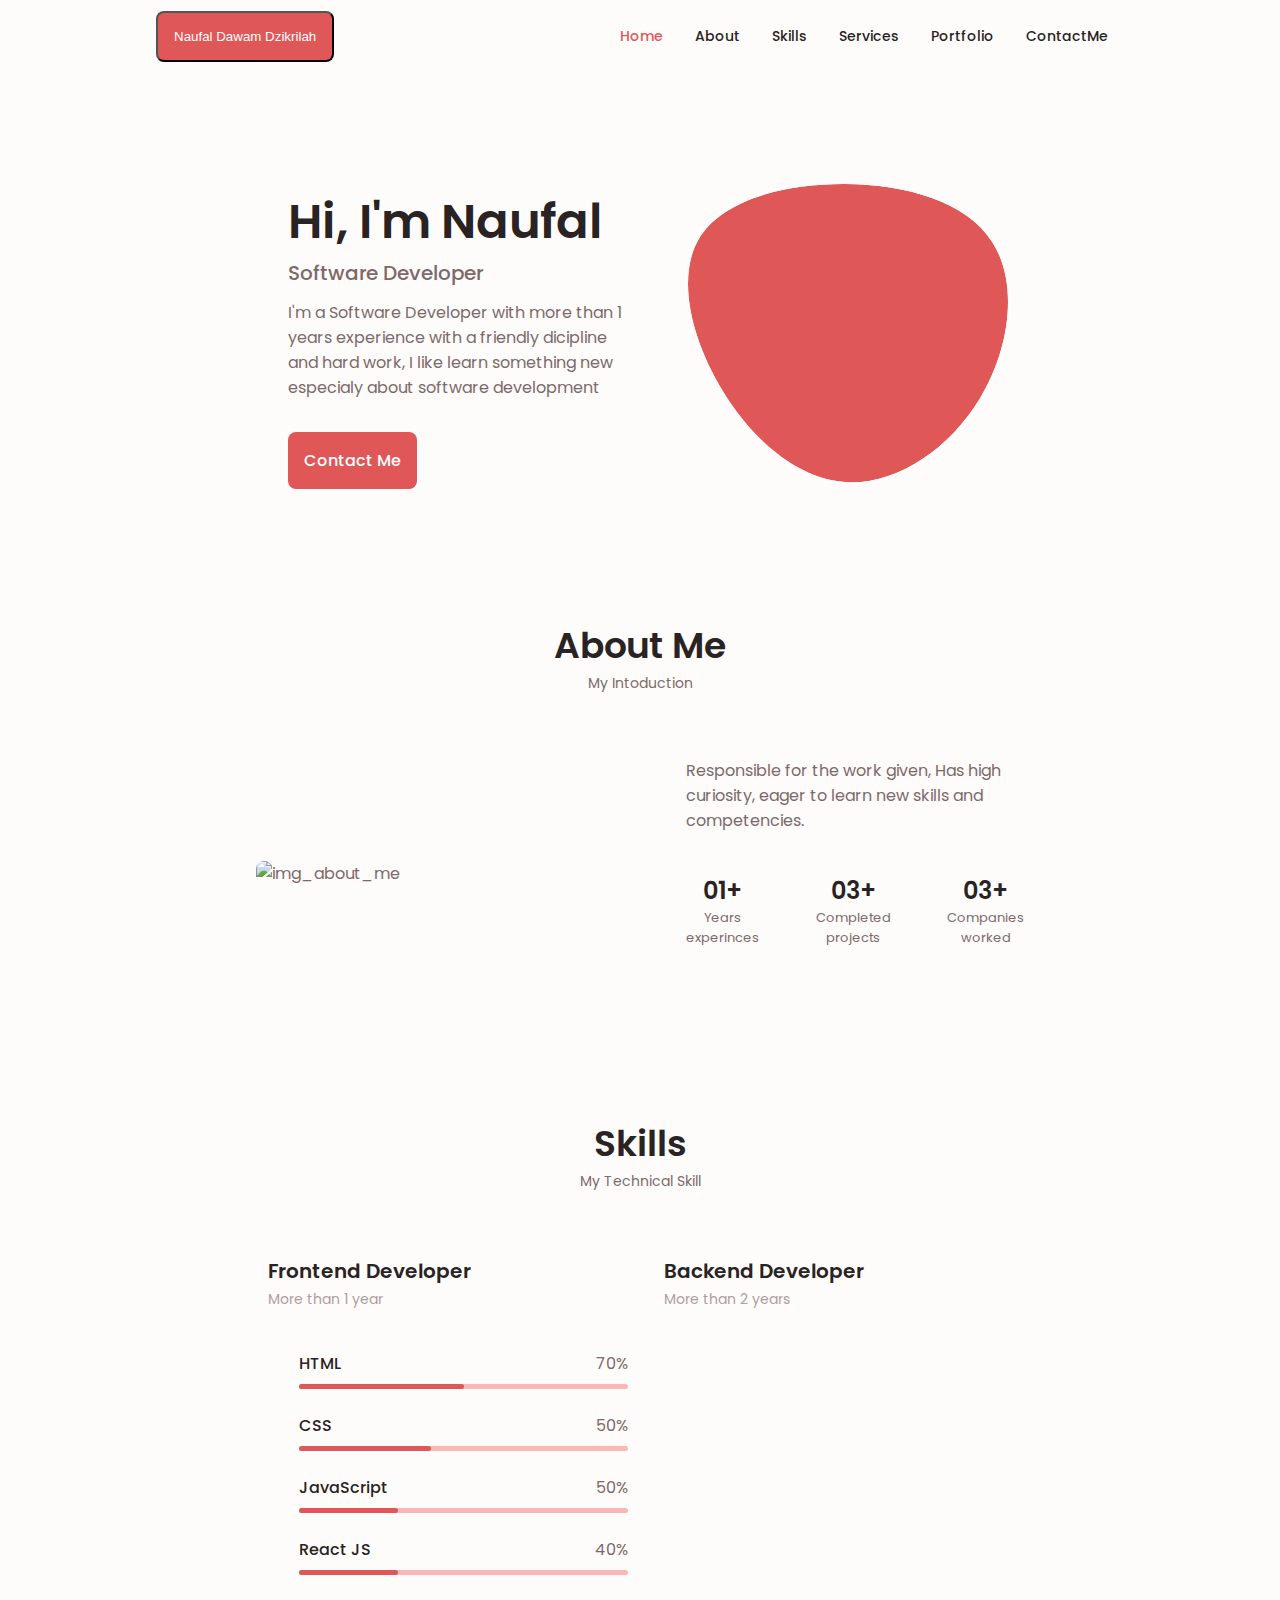
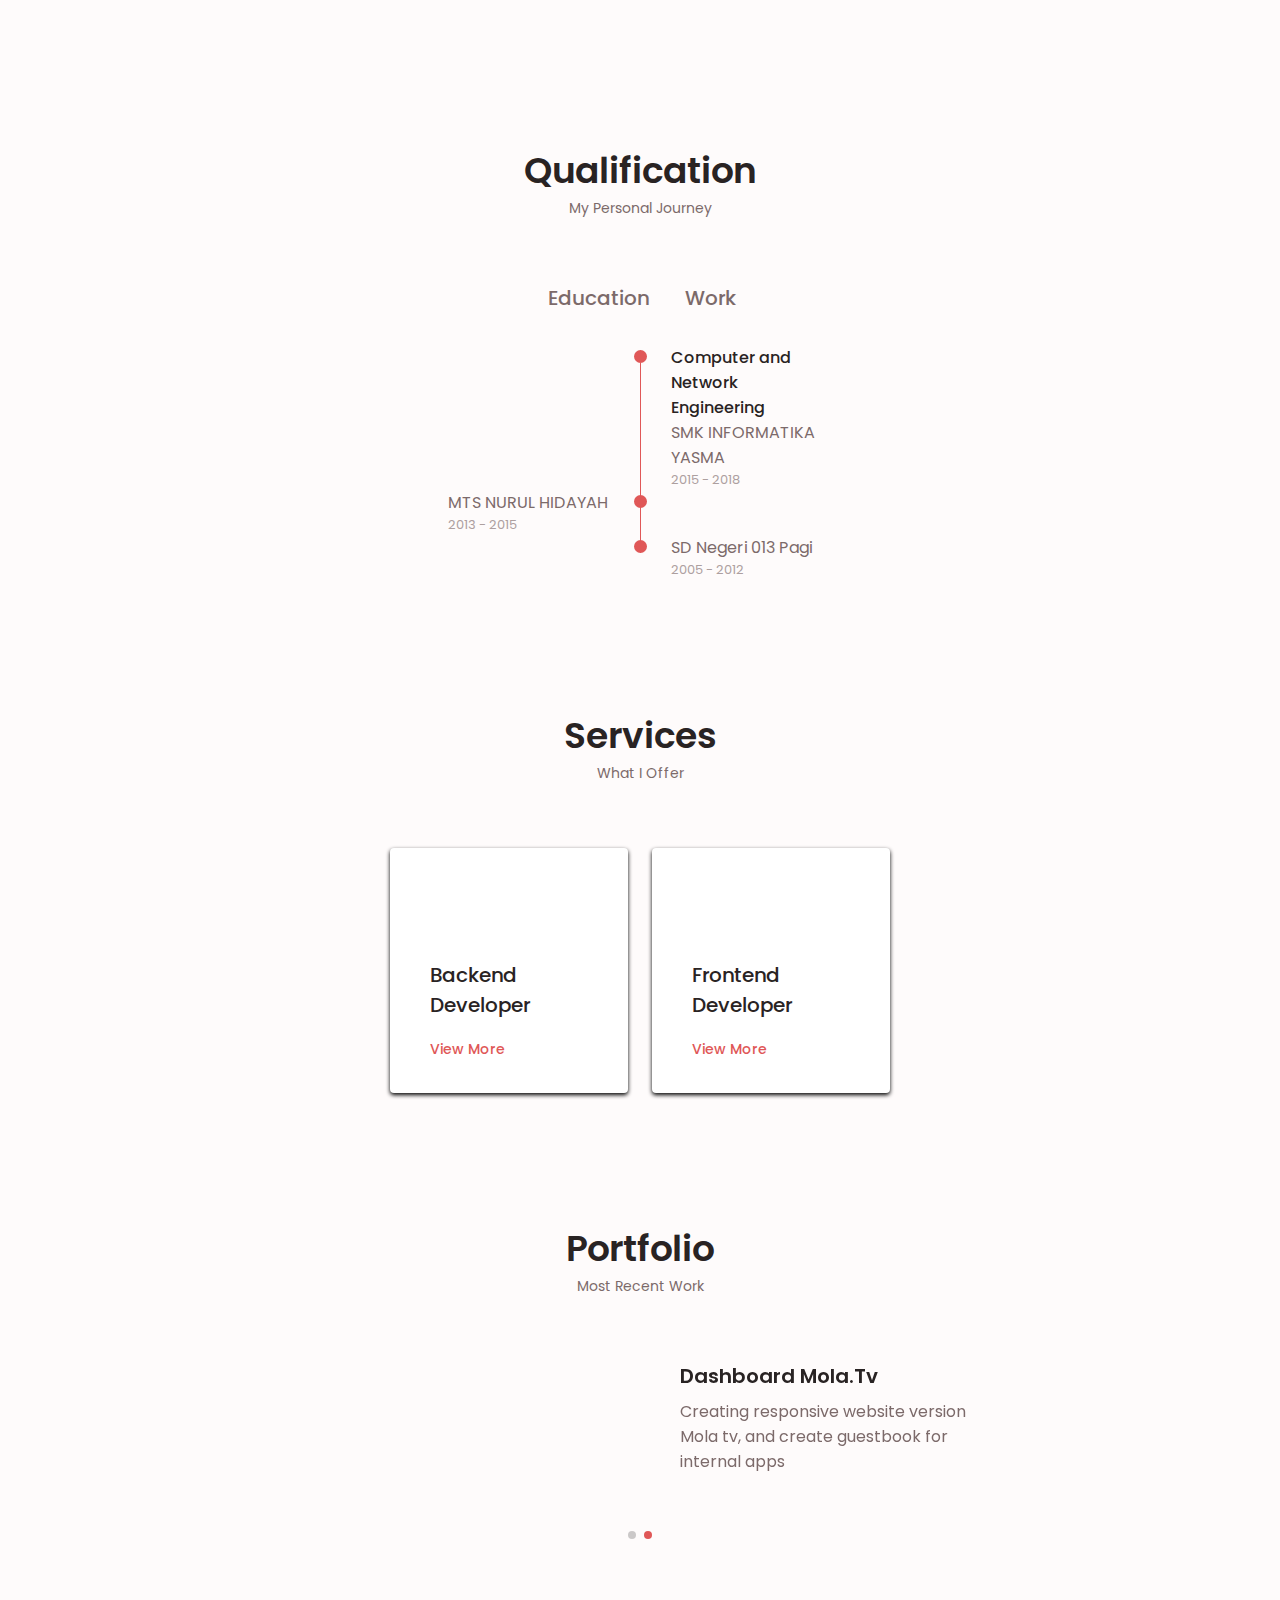
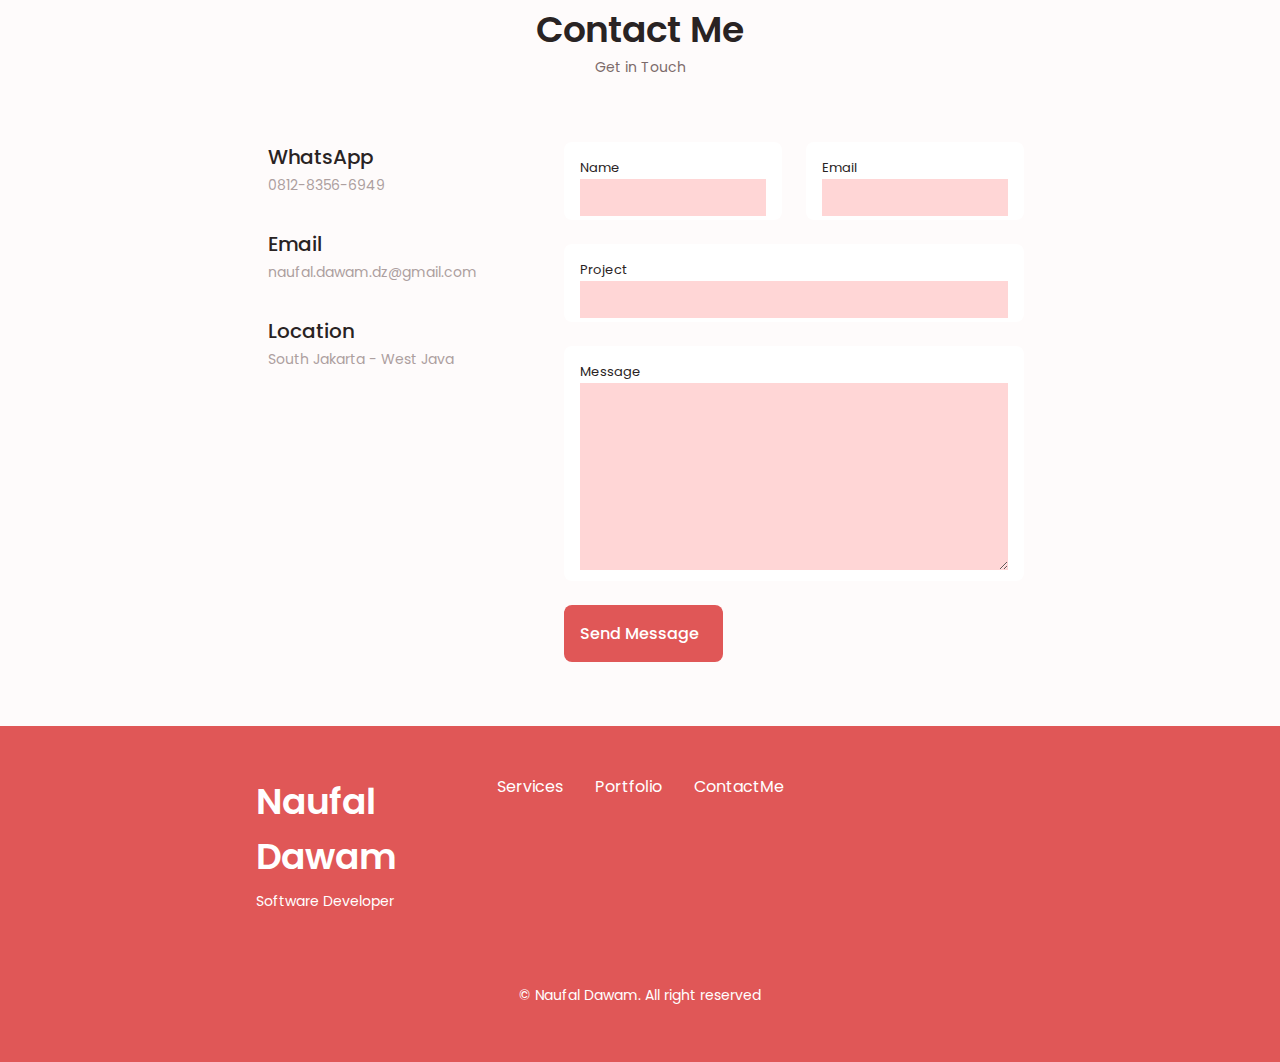
==== index.html @ 01e03868 "change naufal.html to index.html" ====
<!DOCTYPE html>
<html>
<head>
	<meta charset="utf-8">
	<meta name="viewport" content="width=device-width, initial-scale=1">
	<!--==================== UNICONS ====================-->
    <link rel="stylesheet" href="https://unicons.iconscout.com/release/v4.0.0/css/line.css">
        
    <!--==================== SWIPER CSS ====================-->
    <link rel="stylesheet" href="assets/css/swiper-bundle.min.css">
    <link rel="stylesheet" href="https://cdn.jsdelivr.net/npm/swiper@8/swiper-bundle.min.css"/>

        
    <!--==================== CSS ====================-->
    <link rel="stylesheet" href="assets/css/styles.css">
	
    <!--==================== tittle ====================-->
	<title>Naufal Porto</title>
</head>
<body>
    <!--==================== START HEADER ====================-->
        <header class="header" id="header">
            <nav class="nav container">
            <button onclick="myFunction()" class="button button__me__on__top">Naufal Dawam Dzikrilah</button>

                <div class="nav__menu" id="nav-menu">
                    <ul class="nav__list grid">
                        <li class="nav__item">
                            <a href="#home" class="nav__link active-link">
                                <i class="uil uil-estate nav__icon"></i> Home
                            </a>
                        </li>
                        <li class="nav__item">
                            <a href="#about" class="nav__link">
                                <i class="uil uil-user nav__icon"></i> About
                            </a>
                        </li>
                        <li class="nav__item">
                            <a href="#skills" class="nav__link">
                                <i class="uil uil-file-alt nav__icon"></i> Skills
                            </a>
                        </li>
                        <li class="nav__item">
                            <a href="#services" class="nav__link">
                                <i class="uil uil-briefcase-alt nav__icon"></i> Services
                            </a>
                        </li>
                        <li class="nav__item">
                            <a href="#portfolio" class="nav__link">
                                <i class="uil uil-scenery nav__icon"></i> Portfolio
                            </a>
                        </li>
                        <li class="nav__item">
                            <a href="#contact" class="nav__link">
                                <i class="uil uil-message nav__icon"></i> ContactMe
                            </a>
                        </li>
                    </ul>
                    <i class="uil uil-times nav__close" id="nav-close"></i>
                </div>
                <div class="nav__btns">
                </div>
            </nav>
        </header>
    <!--==================== END HEADER ====================-->

    <!--==================== START MAIN ====================-->
        <main class="main">
            <!--==================== HOME ====================-->
            <section class="home section" id="home">
                <div class="home__container container grid">
                    <div class="home__content grid">
                        <div class="home__social">
                            <a href="https://www.linkedin.com/in/naufal-dawam-dzikrillah-920168170/" target= "_blank" class="home__social-icon">
                                <i class="uil uil-linkedin-alt"></i>
                            </a>
                            <a href="https://www.instagram.com/naufalddz/" target= "_blank" class="home__social-icon">
                                <i class="uil uil-instagram"></i>
                            </a>
                            <a href="https://github.com/naufaldawam" target= "_blank" class="home__social-icon">
                                <i class="uil uil-github-alt"></i>
                            </a>
                        </div>

                        <div class="home__img">
                            <svg class="home__blob" viewBox="0 0 200 187" xmlns="http://www.w3.org/2000/svg" xmlns:xlink="http://www.w3.org/1999/xlink">
                                <mask id="mask0" mask-type="alpha">
                                    <path d="M190.312 36.4879C206.582 62.1187 201.309 102.826 182.328 134.186C163.346 165.547 
                                    130.807 187.559 100.226 186.353C69.6454 185.297 41.0228 161.023 21.7403 129.362C2.45775 
                                    97.8511 -7.48481 59.1033 6.67581 34.5279C20.9871 10.1032 59.7028 -0.149132 97.9666 
                                    0.00163737C136.23 0.303176 174.193 10.857 190.312 36.4879Z"/>
                                </mask>
                                <g mask="url(#mask0)">
                                    <path d="M190.312 36.4879C206.582 62.1187 201.309 102.826 182.328 134.186C163.346 
                                    165.547 130.807 187.559 100.226 186.353C69.6454 185.297 41.0228 161.023 21.7403 
                                    129.362C2.45775 97.8511 -7.48481 59.1033 6.67581 34.5279C20.9871 10.1032 59.7028 
                                    -0.149132 97.9666 0.00163737C136.23 0.303176 174.193 10.857 190.312 36.4879Z"/>
                                    <image class="home__blob-img" x='12' y='10' xlink:href="https://ik.imagekit.io/naufal/no-bg-naufal-pp_iilI0zX9B.png?ik-sdk-version=javascript-1.4.3&updatedAt=1673835338159" alt="home_img_me"/>
                                </g>
                            </svg>
                        </div>

                        <div class="home__data">
                            <h1 class="home__title">Hi, I'm Naufal</h1>
                            <h3 class="home__subtitle">Software Developer</h3>
                            <p class="home__description">I'm a Software Developer with more than 1 years experience 
                                with a friendly dicipline and hard work, I like learn something new especialy about software development</p>
                                <a href="#" class="button button--flex">
                                    Contact Me <i class="uil uil-message nav__icon button__icon"></i>
                                </a>
                        </div>
                    </div>
                </div>
            </section>
            <!--==================== END OF HOME ====================-->
            <!--===============================================================-->
            <!--  -->
            <!--===============================================================-->
            <!--==================== START ABOUT ====================-->
            <section class="about section" id="about">
                <h2 class="section__title">About Me</h2>
                <span class="section__subtitle">My Intoduction</span>
                
                <div class="about__container container grid">
                    <img src="https://ik.imagekit.io/naufal/no-bg-naufal-pp_iilI0zX9B.png?ik-sdk-version=javascript-1.4.3&updatedAt=1673835338159" alt="img_about_me" class="about__img">
                
                    <div class="about__data">
                        <p class="about__description">Responsible for the work given, Has high curiosity, eager to learn new skills and competencies.</p>
                        
                        <div class="about__info">
                            <div>
                                <span class="about__info-title">01+</span>
                                <span class="about__info-name">Years<br> experinces</span>
                            </div>

                            <div>
                                <span class="about__info-title">03+</span>
                                <span class="about__info-name">Completed<br> projects</span>
                            </div>

                            <div>
                                <span class="about__info-title">03+</span>
                                <span class="about__info-name">Companies<br> worked</span>
                            </div>
                        </div>
                    </div>
                </div>
            </section>
            <!--==================== END OF ABOUT ====================-->
            <!--===============================================================-->
            <!--  -->
            <!--===============================================================-->
            <!--==================== START SKILLS ====================-->
            <section class="skills section" id="skills">
                <h2 class="section__title">Skills</h2>  
                <span class="section__subtitle">My Technical Skill</span>

                <div class="skills__container container grid">
                    <!--==================== SKILL 1 ====================-->
                    <div class="skills__content skills__open">
                        <div class="skills__header">
                            <i class="uil uil-brackets-curly skills__icon"></i>
                            
                            <div>
                                <h1 class="skills__title">Frontend Developer</h1>
                                <span class="skills__subtitle">More than 1 year</span>
                            </div>

                            <i class="uil uil-angle-down skills__arrow"></i>
                        </div>

                        <div class="skills__list grid">
                            <div class="skills__data">
                                <div class="skills__titles">
                                    <h3 class="skills__name">HTML</h3>
                                    <span class="skills__number">70%</span>
                                </div>
                                <div class="skills__bar">
                                    <span class="skills__percentage skills__html"></span>
                                </div>
                            </div>

                            <div class="skills__data">
                                <div class="skills__titles">
                                    <h3 class="skills__name">CSS</h3>
                                    <span class="skills__number">50%</span>
                                </div>
                                <div class="skills__bar">
                                    <span class="skills__percentage skills__css"></span>
                                </div>
                            </div>

                            <div class="skills__data">
                                <div class="skills__titles">
                                    <h3 class="skills__name">JavaScript</h3>
                                    <span class="skills__number">50%</span>
                                </div>
                                <div class="skills__bar">
                                    <span class="skills__percentage skills__js"></span>
                                </div>
                            </div>

                            <div class="skills__data">
                                <div class="skills__titles">
                                    <h3 class="skills__name">React JS</h3>
                                    <span class="skills__number">40%</span>
                                </div>
                                <div class="skills__bar">
                                    <span class="skills__percentage skills__react"></span>
                                </div>
                            </div>
                        </div>
                    </div>
                    <!--==================== END OF SKILL 1 ====================-->

                    <!--==================== SKILL 2 ====================-->
                    <div class="skills__content skills__close">
                        <div class="skills__header">
                            <i class="uil uil-server-network skills__icon"></i>
                            
                            <div>
                                <h1 class="skills__title">Backend Developer</h1>
                                <span class="skills__subtitle">More than 2 years</span>
                            </div>

                            <i class="uil uil-angle-down skills__arrow"></i>
                        </div>

                        <div class="skills__list grid">
                            <div class="skills__data">
                                <div class="skills__titles">
                                    <h3 class="skills__name">Java</h3>
                                    <span class="skills__number">80%</span>
                                </div>
                                <div class="skills__bar">
                                    <span class="skills__percentage skills__java"></span>
                                </div>
                            </div>

                            <div class="skills__data">
                                <div class="skills__titles">
                                    <h3 class="skills__name">PHP</h3>
                                    <span class="skills__number">60%</span>
                                </div>
                                <div class="skills__bar">
                                    <span class="skills__percentage skills__php"></span>
                                </div>
                            </div>

                            <div class="skills__data">
                                <div class="skills__titles">
                                    <h3 class="skills__name">SQL</h3>
                                    <span class="skills__number">80%</span>
                                </div>
                                <div class="skills__bar">
                                    <span class="skills__percentage skills__sql"></span>
                                </div>
                            </div>

                            <div class="skills__data">
                                <div class="skills__titles">
                                    <h3 class="skills__name">GO</h3>
                                    <span class="skills__number">50%</span>
                                </div>
                                <div class="skills__bar">
                                    <span class="skills__percentage skills__python"></span>
                                </div>
                            </div>
                        </div>
                    </div>
                    <!--==================== END OF SKILL 2 ====================-->

                </div>
            </section>
            <!--==================== END OF SKILLS ====================-->
            <!--===============================================================-->
            <!--  -->
            <!--===============================================================-->
            <!--==================== START QUALIFICATION ====================-->
            <section class="qualification section">
                <h2 class="section__title">Qualification</h2>
                <span class="section__subtitle">My Personal Journey</span>

                <div class="qualification__container container">
                    <div class="qualification__tabs">
                        <div class="qualification__button button--flex qualification__active" data-target='#education'>
                            <i class="uil uil-graduation-cap qualification__icon"></i>
                            Education
                        </div>

                        <div class="qualification__button button--flex" data-target="#work">
                            <i class="uil uil-briefcase-alt qualification__icon"></i>
                            Work
                        </div>
                    </div>

                    <div class="qualification__sections">
                        <!--==================== START QUALIFICATION CONTENT 1 ====================-->
                        <div class="qualification__content qualification__active" data-content id="education">
                            <!--==================== QUALIFICATION 1 ====================-->
                            <div class="qualification__data">
                                <div></div>
                                    <div>
                                        <span class="qualification__rounder"></span>
                                        <span class="qualification__line"></span>
                                    </div>
                                <div>
                                    <h3 class="qualification__title">Computer and Network Engineering</h3>
                                    <span class="qualification__subtit">SMK INFORMATIKA YASMA</span>
                                    <div class="qualification__calendar">
                                        <i class="uil uil-calendar-alt "></i>
                                        2015 - 2018
                                    </div>
                                </div>
                            </div>
                            <!--==================== QUALIFICATION 2 ====================-->
                            <div class="qualification__data">
                                <div>
                                    <span class="qualification__tittle">MTS NURUL HIDAYAH</span>
                                    <div class="qualification__calendar">
                                        <i class="uil uil-calendar-alt "></i>
                                        2013 - 2015
                                    </div>
                                </div>
                                <div>
                                    <span class="qualification__rounder"></span>
                                    <span class="qualification__line"></span>
                                </div>
                            </div>
                            <!--==================== QUALIFICATION 3 ====================-->
                            <div class="qualification__data">
                                <div></div>
                                <div>
                                    <span class="qualification__rounder"></span>
                                </div>
                                <div>
                                    <!-- <h3 class="qualification__title">Test</h3> -->
                                    <span class="qualification__subtit">SD Negeri 013 Pagi</span>
                                    <div class="qualification__calendar">
                                        <i class="uil uil-calendar-alt "></i>
                                        2005 - 2012
                                    </div>
                                </div>
                            </div>
                        </div>
                        <!--==================== END OF QUALIFICATION CONTENT 1 ====================-->
                        <!--===============================================================-->
                        <!--  -->
                        <!--===============================================================-->
                        <!--==================== START QUALIFICATION CONTENT 2 ====================-->
                        <div class="qualification__content" data-content id="work">
                            <!--==================== QUALIFICATION 1 ====================-->
                            <div class="qualification__data">
                                <div></div>
                                <div>
                                    <span class="qualification__rounder"></span>
                                    <span class="qualification__line"></span>
                                </div>

                                <div>
                                    <h3 class="qualification__title">IT Support</h3>
                                    <span class="qualification__subtit">PT. Polaris Edu Partners</span>
                                    <div class="qualification__calendar">
                                        <i class="uil uil-calendar-alt "></i>
                                        Okt 2022 - Now
                                    </div>
                                </div>
                            </div>

                            <!--==================== QUALIFICATION 2 ====================-->
                            <div class="qualification__data">
                                <div>
                                    <h3 class="qualification__title">Technical Enggineer</h3>
                                    <span class="qualification__subtit">CV. Cipta Indah Karya Sportindo</span>
                                    <div class="qualification__calendar">
                                        <i class="uil uil-calendar-alt "></i>
                                        Okt 2020 - Desember 2021
                                    </div>
                                </div>
                                <div>
                                    <span class="qualification__rounder"></span>
                                    <span class="qualification__line"></span>
                                </div>
                            </div>

                            <!--==================== QUALIFICATION 3 ====================-->
                            <div class="qualification__data">
                                <div></div>

                                <div>
                                    <span class="qualification__rounder"></span>
                                    <span class="qualification__line"></span>
                                </div>

                                <div>
                                    <h3 class="qualification__title">Technical Writer</h3>
                                    <span class="qualification__subtit">PT. Padepokan Tujuh Sembilan</span>
                                    <div class="qualification__calendar">
                                        <i class="uil uil-calendar-alt "></i>
                                        August 2020 - Okt 2020
                                    </div>
                                </div>
                            </div>

                            <!--==================== QUALIFICATION 4 ====================-->
                            <div class="qualification__data">
                                <div>
                                    <h3 class="qualification__title">Intern Front-end Developper</h3>
                                    <span class="qualification__subtit">PT. Global Media Visual (Mola.Tv)</span>
                                    <div class="qualification__calendar">
                                        <i class="uil uil-calendar-alt "></i>
                                        Jan 2020 - Jul 2020
                                    </div>
                                </div>
                                <div>
                                    <span class="qualification__rounder"></span>
                                </div>
                            </div>
                            <!--==================== QUALIFICATION 3 ====================-->
                            <!-- <div class="qualification__data">
                                <div></div>

                                <div>
                                    <span class="qualification__rounder"></span>
                                    <span class="qualification__line"></span>
                                </div>

                                <div>
                                    <h3 class="qualification__title">ubah</h3>
                                    <span class="qualification__subtit">PT. Padepokan Tujuh Sembilan</span>
                                    <div class="qualification__calendar">
                                        <i class="uil uil-calendar-alt "></i>
                                        August 2020 - Okt 2020
                                    </div>
                                </div>
                            </div> -->

                            <!--==================== QUALIFICATION 4 ====================-->
                            <!-- <div class="qualification__data">
                                <div>
                                    <h3 class="qualification__title">ubahs</h3>
                                    <span class="qualification__subtit">PT. Global Media Visual (Mola.Tv)</span>
                                    <div class="qualification__calendar">
                                        <i class="uil uil-calendar-alt "></i>
                                        Jan 2020 - Jul 2020
                                    </div>
                                </div>
                                <div>
                                    <span class="qualification__rounder"></span>
                                    <span class="qualification__line"></span>
                                </div>
                            </div> -->
                            <!--==================== QUALIFICATION 5 ====================-->
<!--                             <div class="qualification__data">
                                <div></div>
                                <div>
                                    <span class="qualification__rounder"></span>
                                </div>

                                <div>
                                    <h3 class="qualification__title">Production Operator</h3>
                                    <span class="qualification__subtit">PT. Gaya Motor</span>
                                    <div class="qualification__calendar">
                                        <i class="uil uil-calendar-alt "></i>
                                        Sep 2010 - Sep 2012
                                    </div>
                                </div>
                            </div> -->
                            
                        </div>
                        <!--==================== END OF QUALIFICATION CONTENT 2 ====================-->
                    </div>
                </div>
            </section>
            <!--==================== END OF QUALIFICATION ====================-->
            <!--===============================================================-->
            <!--  -->
            <!--===============================================================-->
            <!--==================== START OF SERVICES ====================-->
            <section class="services section" id="services">
                <h2 class="section__title">Services</h2>
                <span class="section__subtitle">What I Offer</span>

                <div class="services__container container grid">
                    <!--==================== SERVICE 1====================-->
                    <div class="services__content">
                        <div>
                            <i class="uil uil-server-network services__icon"></i>
                            <h3 class="services__title">Backend <br> Developer</h3>
                        </div>

                        <span class="button button--flex button--small button--link services__button">
                            View More
                            <i class="uil uil-arrow-right button__icon"></i>
                        </span>

                        <div class="services__modal">
                            <div class="services__modal-content">
                                <h4 class="services__modal-title">Backend <br> Developer</h4>
                                <i class="uil uil-times services__modal-close"></i>

                                <ul class="services__modal-services grid">
                                    <li class="services__modal-service">
                                        <i class="uil uil-check-circle services__modal-icon"></i>
                                        <p>Provide Rest API.</p>
                                    </li>
                                    <li class="services__modal-service">
                                        <i class="uil uil-check-circle services__modal-icon"></i>
                                        <p>Make sure the service is running well.</p>
                                    </li>
                                    <li class="services__modal-service">
                                        <i class="uil uil-check-circle services__modal-icon"></i>
                                        <p>Processing large data.</p>
                                    </li>
                                    <li class="services__modal-service">
                                        <i class="uil uil-check-circle services__modal-icon"></i>
                                        <p>Query optimization.</p>
                                    </li>
                                </ul>
                            </div>
                        </div>
                    </div>

                    <!--==================== SERVICE 2====================-->
                    <div class="services__content">
                        <div>
                            <i class="uil uil-arrow services__icon"></i>
                            <h3 class="services__title">Frontend <br> Developer</h3>
                        </div>

                        <span class="button button--flex button--small button--link services__button">
                            View More
                            <i class="uil uil-arrow-right button__icon"></i>
                        </span>

                        <div class="services__modal">
                            <div class="services__modal-content">
                                <h4 class="services__modal-title">Frontend <br> Developer</h4>
                                <i class="uil uil-times services__modal-close"></i>

                                <ul class="services__modal-services grid">
                                    <li class="services__modal-service">
                                        <i class="uil uil-check-circle services__modal-icon"></i>
                                        <p>Develop the user interface.</p>
                                    </li>
                                    <li class="services__modal-service">
                                        <i class="uil uil-check-circle services__modal-icon"></i>
                                        <p>Web page development.</p>
                                    </li>
                                    <li class="services__modal-service">
                                        <i class="uil uil-check-circle services__modal-icon"></i>
                                        <p>Integrate with back end services</p>
                                    </li>
                                </ul>
                            </div>
                        </div>
                    </div>
                </div>
            </section>
            <!--==================== END OF SERVICES ====================-->

            <!--==================== PORTFOLIO ====================-->
            <section class="portfolio section" id="portfolio">
                <h2 class="section__title">Portfolio</h2>
                <span class="section__subtitle">Most Recent Work</span>

                <div class="portfolio__container container swiper-container">
                    <div class="swiper-wrapper">
                        <!--==================== PORTFOLIO 1====================-->
                        <div class="portfolio__content grid swiper-slide">
                            <img src="https://ik.imagekit.io/naufal/logoCiks_FYx8dyX3d.png?ik-sdk-version=javascript-1.4.3&updatedAt=1673841030087" alt="" class="portfolio__img">
                            
                            <div class="portfolio__data">
                                <h3 class="portfolio__title">Simple Landing Page</h3>
                                <p class="portfolio__descriptio">Simple landing page for company website.</p>
                                <!-- <a href="#" class="button button--flex button--small portfolio__button">
                                    Demo 
                                    <i class="uil uil-arrow-right button__icon"></i>
                                </a> -->
                            </div>
                        </div>

                        <!--==================== PORTFOLIO 2====================-->
                        <div class="portfolio__content grid swiper-slide">
                            <img src="https://ik.imagekit.io/naufal/logo_mola_tv?ik-sdk-version=javascript-1.4.3&updatedAt=1675913481760" alt="" class="portfolio__img">
                            
                            <div class="portfolio__data">
                                <h3 class="portfolio__title">Dashboard Mola.Tv</h3>
                                <p class="portfolio__descriptio">Creating responsive website version Mola tv, and create guestbook for internal apps</p>
                                <!-- <a href="#" class="button button--flex button--small portfolio__button">
                                    Demo 
                                    <i class="uil uil-arrow-right button__icon"></i>
                                </a> -->
                            </div>
                        </div>
                        
                    </div>
                    <!-- add arrows -->
                    <div class="swiper-button-next">
                        <i class="uil uil-angle-right-b swiper-portfolio-icon"></i>
                    </div>
                    <div class="swiper-button-prev">
                        <i class="uil uil-angle-left-b swiper-portfolio-icon"></i>
                    </div>

                    <!-- add pagination -->
                    <div class="swiper-pagination"></div>
                </div>
            </section>

            <!--==================== END OF PORTFOLIO ====================-->
            <!--==================== START OF CONTACT ME ====================-->
            <section class="contact section" id="contact">
                <h2 class="section__title">Contact Me</h2>
                <span class="section__subtitle">Get in Touch</span>

                <div class="contact__container container grid">
                    <div>
                        <div class="contact__information">
                            <i class="uil uil-whatsapp contact__icon"></i>

                            <div>
                                <h3 class="contact__title" href="">WhatsApp</h3>
                                <span class="contact__subtitle">0812-8356-6949</span>
                            </div>
                        </div>

                        <div class="contact__information">
                            <i class="uil uil-envelope contact__icon"></i>

                            <div>
                                <h3 class="contact__title">Email</h3>
                                <span class="contact__subtitle">naufal.dawam.dz@gmail.com</span>
                            </div>
                        </div>

                        <div class="contact__information">
                            <i class="uil uil-map-marker contact__icon"></i>

                            <div>
                                <h3 class="contact__title">Location</h3>
                                <span class="contact__subtitle">South Jakarta - West Java</span>
                            </div>
                        </div>
                    </div>

                    <form action="" class="contact__form grid">
                        <div class="contact__inputs grid">
                            <div class="contact__content">
                                <label for="" class="contact__label">Name</label>
                                <input type="text" class="contact__input">
                            </div>

                            <div class="contact__content">
                                <label for="" class="contact__label">Email</label>
                                <input type="email" class="contact__input">
                            </div>
                        </div>
                        <div class="contact__content">
                            <label for="" class="contact__label">Project</label>
                            <input type="text" class="contact__input">
                        </div>
                        <div class="contact__content">
                            <label for="" class="contact__label">Message</label>
                            <textarea name="" id="" cols="0" rows="7" class="contact__input"></textarea>
                        </div>
                        
                        <div>
                            <a href="#" class="button button--flex">
                                Send Message
                                <i class="uil uil-message button__icon"></i>
                            </a>    
                        </div>
                    </form>
                </div>
            </section>
            <!--==================== END OF CONTACT ME ====================-->

    <!--==================== END OF MAIN ====================-->


   
        <!--==================== Start FOOTER ====================-->
        <footer class="footer">
            <div class="footer__bg">
                <div class="footer__container container grid">
                    <div>
                        <h1 class="footer__title">Naufal Dawam</h1>
                        <span class="footer__subtitle">Software Developer</span>
                    </div>

                    <ul class="footer__links">
                        <li>
                            <a href="#services" class="footer__link">Services</a>
                        </li>

                        <li>
                            <a href="#portfolio" class="footer__link">Portfolio</a>
                        </li>

                        <li>
                            <a href="#contact" class="footer__link">ContactMe</a>
                        </li>
                    </ul>

                    <div class="footer__socials">
                        <a href="https://www.facebook.com/naufal.manar" target="_blank" class="footer__social">
                            <i class="uil uil-facebook-f"></i>
                        </a>

                        <a href="https://www.instagram.com/naufalddz/" target="_blank" class="footer__social">
                            <i class="uil uil-instagram"></i>
                        </a>

                        <a href="https://www.linkedin.com/in/naufal-dawam-dzikrillah-920168170/" target="_blank" class="footer__social">
                            <i class="uil uil-linkedin-alt"></i>
                        </a>
                    </div>
                </div>

                <p class="footer__copy">&#169; Naufal Dawam. All right reserved</p>
            </div> 
        </footer>

    <!--==================== START SCRIPT MAIN JS ====================-->

    <!--==================== SWIPER JS ====================-->
    <script src="assets/js/swiper-bundle.min.js"></script>

    <!--==================== MAIN JS ====================-->
    <script src="assets/js/main.js"></script>
</body>
</html>
---- assets/css/styles.css ----
/*==================== GOOGLE FONTS ====================*/
@import url('https://fonts.googleapis.com/css2?family=Poppins:wght@400;500;600&display=swap');

/*==================== VARIABLES CSS ====================*/
:root {
    --header-height: 3rem;

    /*========== Colors ==========*/
    /* Change favorite color */
    --hue-color: 0; /*Purple 250 - Green 142 - Blue 230 - Pink 340*/

    /* HSL color mode */
    --first-color: hsl(var(--hue-color), 69%, 61%);
    --first-color-second: hsl(var(--hue-color), 69%, 61%);
    --first-color-alt: hsl(var(--hue-color), 57%, 53%);
    --first-color-lighter: hsl(var(--hue-color), 92%, 85%);
    --title-color: hsl(var(--hue-color), 8%, 15%);
    --text-color: hsl(var(--hue-color), 8%, 45%);
    --text-color-light: hsl(var(--hue-color), 8%, 65%);
    --input-color: hsl(var(--hue-color), 70%, 96%);
    --body-color: hsl(var(--hue-color), 60%, 99%);
    --container-color: #fff;
    --scroll-bar-color: hsl(var(--hue-color), 12%, 90%);
    --scroll-thumb-color: hsl(var(--hue-color), 12%, 80%);

    /*========== Font and typography ==========*/
    --body-font: 'Poppins', sans-serif;;

    /* .5rem = 8px, 1rem = 16px, 1.5rem = 24px ... */
    --big-font-size: 2rem;
    --h1-font-size: 1.5rem;
    --h2-font-size: 1.25rem;
    --h3-font-size: 1.125rem;
    --normal-font-size: .938rem;
    --small-font-size: .813rem;
    --smaller-font-size: .75rem;

    /*========== Font weight ==========*/
    --font-medium: 500;
    --font-semi-bold: 600;

    /*========== Margenes Bottom ==========*/
    /* .25rem = 4px, .5rem = 8px, .75rem = 12px ... */
    --mb-0-25: .25rem;
    --mb-0-5: .5rem;
    --mb-0-75: .75rem;
    --mb-1: 1rem;
    --mb-1-5: 1.5rem;
    --mb-2: 2rem;
    --mb-2-5: 2.5rem;
    --mb-3: 3rem;

    /*========== z index ==========*/
    --z-tooltip: 10;
    --z-fixed: 100;
    --z-modal: 1000;
}

/* Font size for large devices */
@media screen and (min-width: 968px) {
    :root {
        --big-font-size: 3rem;
        --h1-font-size: 2.25rem;
        --h2-font-size: 1.5rem;
        --h3-font-size: 1.25rem;
        --normal-font-size: 1rem;
        --small-font-size: .875rem;
        --smaller-font-size: .813rem;
    }
}
/*==================== BASE ====================*/
* {
    box-sizing: border-box;
    padding: 0;
    margin: 0;
}

html {
    scroll-behavior: smooth;
}

body {
    margin: 0 0 var(--header-height) 0;
    font-family: var(--body-font);
    font-size: var(--normal-font-size);
    background-color: var(--body-color);
    color: var(--text-color);
}

h1,h2,h3,h4 {
    color: var(--title-color);
    font-weight: var(--font-semi-bold);
}

ul {
    list-style: none;
}

a {
    text-decoration: none;
}

img {
    max-width: 100%;
    height: auto;
}
/*==================== REUSABLE CSS CLASSES ====================*/
.section {
    padding: 2rem 0 4rem;
}

.section__title {
    font-size: var(--h1-font-size);
}

.section__subtitle {
    display: block;
    font-size: var(--small-font-size);
    margin-bottom: var(--mb-3);
}

.section__title,
.section__subtitle {
    text-align: center;
}
/*==================== LAYOUT ====================*/
.container {
    max-width: 768px;
    margin-left: var(--mb-1-5);
    margin-right: var(--mb-1-5);
}

.grid {
    display: grid;
    gap: 1.5rem;
}

.header {
    width: 100%;
    position: fixed;
    bottom: 0;
    left: 0;
    z-index: var(--z-fixed);
    background-color: var(--body-color);
}
/*==================== NAVBAR TOP ====================*/
.nav {
    max-width: 968px;
    height: var(--header-height);
    display: flex;
    justify-content: space-between;
    align-items: center;
}

.nav__logo,
.nav__toggle {
    color: var(--title-color);
    font-weight: var(--font-medium);
}

.nav__logo:hover {
    color: var(--first-color);
}

.nav_toggle {
    font-size: 1.1rem;
    cursor: pointer;
}

.nav__toggle:hover {
    color: var(--first-color);
}   

@media screen and (max-width: 767px) {
    .nav__menu {
        position: fixed;
        bottom: -100%;
        left: 0;
        width: 100%;
        background-color: var(--body-color);
        padding: 2rem 1.5rem 4rem;
        box-shadow: 0 -1px 4px rgba(0,0,0.15);
        border-radius: 1.5rem 1.5rem 0 0;
        transition: .3s;
    }
}

.nav__list {
    grid-template-columns: repeat(3, 1fr);
    gap: 2rem;
}

.nav__link {
    display: flex;
    flex-direction: column;
    align-items: center;
    font-size: var(--small-font-size);
    color: var(--title-color);
    font-weight: var(--font-medium);
}

.nav__link:hover {
    color: var(--first-color);
}

.nav__icon {
    font-size: 1.2rem;
}

.nav__close {
    position: absolute;
    right: 1.3rem;
    bottom: .5rem;
    font-size: 1.5rem;
    cursor: pointer;
    color: var(--first-color);
}

.nav__close:hover {
    color: var(--first-color-alt);
}
/* show menu */
.show-menu {
    bottom: 0;
}

/* Active link */
.active-link {
    color: var(--first-color);
}

/* Change background header */
.scroll-header {
    box-shadow: 0 -1px 4px rgba(0, 0, 0, .15);
}

/*==================== HOME ====================*/
.home__container {
    gap: 1rem;
}

.home__content {
    grid-template-columns:  .5fr 3fr;
    padding-top: 3.5rem;
    align-items: center;
}

.home__social {
    display: grid;
    grid-template-columns: max-content;
    row-gap: 1rem;
}

.home__social-icon {
    font-size: 1.25rem;
    color: var(--first-color);
}

.home__social-icon:hover {
    color: var(--first-color-alt);
}

.home__blob {
    width: 200px;
    /* background picture color */
    fill: var(--first-color);
}

.home__blob-img {
    width: 170px;
}

.home__data {
    grid-column: 1/3;
}

.home__title {
    font-size: var(--big-font-size);
}

.home__subtitle {
    font-size: var(--h3-font-size);
    color: var(--text-color);
    font-weight: var(--font-medium);
    margin-bottom: var(--mb-0-75);
}

.home__description {
    margin-bottom: var(--mb-2);
}

.home__scroll {
    display: none;
}

.home__scroll-button {
    color: var(--first-color);
    transition:  .3s;
}

.home__scroll-button:hover {
    transform: translateY(.25rem);
}

.home__scroll-mouse {
    font-size: 2rem;
}

.home__scroll-name {
    font-size: var(--small-font-size);
    color: var(--title-color);
    font-weight: var(--font-medium);
    margin-right: var(--mb-0-25);
}

.home__scroll-arrow {
    font-size: 1.25rem;
}
/*==================== BUTTONS ====================*/
.button {
    display: inline-block;
    background-color: var(--first-color);
    color: #fff;
    padding: 1rem;
    border-radius: .5rem;
    font-weight: var(--font-medium);
}

.button:hover {
    background-color: var(--first-color-alt);
}

.button__icon {
    font-size: 1.25rem;
    margin-left: var(--mb-0-5);
    transition: .3s;
}

.button--white {
    background-color: #fff;
    color: var(--first-color);
}

.button--white:hover {
    background-color: #fff;
}

.button--flex {
    display: inline-flex;
    align-items: center;
}

.button__small {
    padding: .75rem 1rem;
}

.button--link {
    padding: 0;
    background-color: transparent;
    color: var(--first-color);
}

.button--link:hover {
    background-color: transparent;
    color: var(--first-color-alt);
}
/*==================== ABOUT ====================*/
.about__img {
    width: 200px;
    border-radius: .5rem;
    justify-self: center;
    align-self: center;
}

.about__description {
    text-align: center;
    margin-bottom: var(--mb-2-5);
}

.about__info {
    display: flex;
    justify-content: space-evenly;
    margin-bottom: var(--mb-2-5);
}

.about__info-title {
    font-size: var(--h2-font-size);
    font-weight: var(--font-semi-bold);
    color: var(--title-color);
}

.about__info-name {
    font-size: var(--smaller-font-size);
}

.about__info-title,
.about__info-name {
    display: block;
    text-align: center;
}

.about__buttons {
    display: flex;
    justify-content: center;
}
/*==================== SKILLS ====================*/
.skills__container {
    row-gap: 0;
}

.skills__header {
    display: flex;
    align-items: center;
    margin-bottom: var(--mb-2-5);
    cursor: pointer;
}

.skills__icon,
.skills__arrow {
    font-size: 2rem;
    color: var(--first-color);
}

.skills__icon {
    margin-right: var(--mb-0-75);
}

.skills__title {
    font-size: var(--h3-font-size);
}

.skills__arrow {
    margin-left: auto;
    transition: .4s;
}

.skills__list {
    row-gap: 1.5rem;
    padding-left: 2.7rem;
}

.skills__subtitle {
    font-size: var(--small-font-size);
    color: var(--text-color-light);
}

.skills__titles {
    display: flex;
    justify-content: space-between;
    margin-bottom: var(--mb-0-5);
}

.skills__name {
    font-size: var(--normal-font-size);
    font-weight: var(--font-medium) ;
}

.skills__bar,
.skills__percentage {
    height: 5px;
    border-radius: .25rem;
}

.skills__bar {
    background-color: var(--first-color-lighter);
}

.skills__percentage {
    display: block;
    background-color: var(--first-color);
}

.skills__html {
    width: 50%;
}
.skills__css {
    width: 40%;
}
.skills__js {
    width: 30%;
}
.skills__react {
    width: 30%;
}

.skills__java {
    width: 80%;
}
.skills__php {
    width: 60%;
}
.skills__sql {
    width: 80%;
}
.skills__python {
    width: 50%;
}

.skills__figma {
    width: 30%;
}
.skills__sketch {
    width: 30%;
}
.skills__photoshop {
    width: 55%;
}

.skills__close .skills__list {
    height: 0;
    overflow: hidden;
}

.skills__open .skills__list {
    height: max-content;
    margin-bottom: var(--mb-2-5);
}

.skills__open .skills__arrow {
    transform: rotate(-180deg);
}
/*==================== QUALIFICATION ====================*/
.qualification__tabs {
    display: flex;
    justify-content: space-evenly;
    margin-bottom: var(--mb-2);
}

.qualification__button {
    font-size: var(--h3-font-size);
    font-weight: var(--font-medium);
    cursor: pointer;
}

.qualification__button:hover {
    color: var(--first-color);
}

.qualification__icon {
    font-size: 1.8rem;
    margin-right: var(--mb-0-25);
}

.qualification__data {
    display: grid;
    grid-template-columns: 1fr max-content 1fr;
    column-gap: 1.5rem;
}

.qualification__title {
    font-size: var(--normal-font-size);
    font-weight: var(--font-medium);
}

.qualification__subtitle {
    display: inline-block;
    font-size: var(--small-font-size);
    margin-bottom: var(--mb-1);
}

.qualification__calendar {
    font-size: var(--smaller-font-size);
    color: var(--text-color-light);
}

.qualification__rounder {
    display: inline-block;
    width: 13px;
    height: 13px;
    background-color: var(--first-color);
    border-radius: 50%;
}

.qualification__line {
    display: block;
    width: 1px;
    height: 100%;
    background-color: var(--first-color);
    transform: translate(6px, -7px);
}

.qualification [data-content] {
    display: none;
}

.qualification__active[data-content] {
    display: block;
}

.qualifiaction__button.qualification__active {
    color: var(--first-color);
}
/*==================== SERVICES ====================*/
.services__container {
    gap:1.5rem;
    grid-template-columns: repeat(2, 1fr);
}

.services__content {
    position: relative;
    background-color: var(--container-color);
    padding: 3.5rem .5rem 1.25rem 1.5rem;
    border-radius: .25rem;
    box-shadow: 0 2px 4px rgba(0,0,0.15);
    transition: .3s;
}

.services__content:hover {
    box-shadow: 0 4px 8px rgba(0, 0, 0, .15);
}

.services__icon {
    display: block;
    font-size: 1.5rem;
    color: var(--first-color);
    margin-bottom: var(--mb-1);
}

.services__title {
    font-size: var(--h3-font-size);
    margin-bottom: var(--mb-1);
    font-weight: var(--font-medium);
}

.services__button {
    cursor: pointer;
    font-size: var(--small-font-size);
}

.services__button:hover .button__icon {
    transform: translateX(.25rem);
}

.services__modal {
    position: fixed;
    top: 0;
    right: 0;
    left: 0;
    bottom: 0;
    background-color: rgba(0, 0, 0, .15);
    display: flex;
    align-items: center;
    justify-content: center;
    padding: 0 1rem;
    z-index: var(--z-modal);
    opacity: 0;
    visibility: hidden;
    transition: .3s;
}

.services__modal-content {
    position: relative;
    background-color: var(--container-color);
    padding: 1.5rem;
    border-radius: .5rem;
}

.services__modal-services {
    row-gap: 1rem;
}

.services__modal-service {
    display: flex;
}

.services__modal-title {
    font-size: var(--h3-font-size);
    font-weight: var(--font-medium);
    margin-bottom: var(--mb-1-5);
}

.services__modal-close {
    position: absolute;
    top: 1rem;
    right: 1rem;
    font-size: 1.5rem;
    color: var(--first-color);
    cursor: pointer;
}

.services__modal-icon {
    color: var(--first-color);
    margin-right: var(--mb-0-25);
}

/* Active Modal */
.active-modal {
    opacity: 1;
    visibility: visible;
}

/*==================== PORTFOLIO ====================*/
.portfolio__container {
    overflow: initial;
}

.portfolio__content {
    padding: 0 1.5rem;
}

.portfolio__img {
    width: 265px;
    border-radius: .5rem;
    justify-content: center;
}

.portfolio__title {
    font-size: var(--h3-font-size);
    margin-bottom: var(--mb-0-5);
}

.portfolio__description {
    margin-bottom: var(--mb-0-75);
}

.portfolio__button:hover .button__icon {
    transform: translateX(.25rem);
}

.swiper-button-prev::after,
.swiper-button-next::after {
    content: '';
}

.swiper-portfolio-icon {
    font-size: 2rem;
    color: var(--first-color);
}

.swiper-button-prev {
    left: -.5rem;
}

.swiper-button-next {
    right: -.5rem;
}

.swiper-container-horizontal > .swiper-pagination-bullets {
    bottom: -2.5rem;
}

.swiper-pagination-bullet-active {
    background-color: var(--first-color);
}

.swiper-button-prev,
.swiper-button-next,
.swiper-pagination-bullet {
    outline: none;
}
/*==================== PROJECT IN MIND ====================*/
.project {
    text-align: center;
}

.project__bg {
    background-color: var(--first-color);
    padding-top: 3rem;
}

.project__title {
    font-size: var(--h2-font-size);
    margin-bottom: var(--mb-0-75);
}

.project__description {
    margin-bottom: var(--mb-1-5);
}

.project__title,
.project__description {
    color: #fff;
}

.project__img {
    width: 232px;
    justify-self: center;
    border-radius: 5%;
}
/*==================== TESTIMONIAL ====================*/
.testimonial__data,
.testimonial__header {
    display: flex;
}

.testimonial__data {
    justify-content: space-between;
    margin-bottom: var(--mb-1);
}

.testimonial__img {
    width: 60px;
    height: 60px;
    border-radius: 50%;
    margin-right: var(--mb-0-75);
}

.testimonial__name {
    font-size: var(--h3-font-size);
    font-weight: var(--font-medium);
}

.testimonial__client {
    font-size: var(--small-font-size);
    color: var(--text-color-light);
}

.testimonial__description {
    margin-bottom: var(--mb-2-5);
}

.testimonial__icon-star {
    color: var(--first-color);
}

.swiper-container .swiper-pagination-testimonial {
    bottom: 0;
}
/*==================== CONTACT ME ====================*/
.contact__container {
    row-gap: 3rem;
}

.contact__information {
    display: flex;
    margin-bottom: var(--mb-2);
}

.contact__icon {
    font-size: 2rem;
    color: var(--first-color);
    margin-right: var(--mb-0-75);
}

.contact__title {
    font-size: var(--h3-font-size);
    font-weight: var(--font-medium);
}

.contact__subtitle {
    font-size: var(--small-font-size);
    color: var(--text-color-light);
}

.contact__content {
    /*background-color: var(--input-color);*/
    background-color: white;
    border-radius: .5rem;
    padding: .75rem 1rem .25rem;
}

.contact__label {
    font-size: var(--smaller-font-size);
    color: var(--title-color);
}

.contact__input {
    width: 100%;
    /*background-color: var(--input-color);*/
    background-color: hsl(0deg 100% 92%);
    color: var(--text-color);
    font-family: var(--body-font);
    font-size: var(--normal-font-size);
    border: none;
    outline: none;
    padding: .25rem .5rem .5rem 0;
}
/*==================== FOOTER ====================*/
.footer {
    padding-top: 2rem; 
}

.footer__container {
    row-gap: 3.5rem;
}

.footer__bg {
    background-color: var(--first-color-second);
    /*background-color: #e78d6f;*/
    padding: 2rem 0 3rem;
}

.footer__title {
    font-size: var(--h1-font-size);
    margin-bottom: var(--mb-0-25);
}

.footer__subtitle {
    font-size: var(--small-font-size);
}

.footer__links {
    display: flex;
    flex-direction: column;
    row-gap: 1.5rem;
}

.footer__link:hover {
    color: var(--first-color-lighter);
}

.footer__social {
    font-size: 1.25rem;
    margin-right: var(--mb-1-5);
}

.footer__social:hover {
    color: var(--first-color-lighter);
}

.footer__copy {
    font-size: var(--small-font-size);
    text-align: center;
    color: white;
    /*color: var(--text-color-light);*/
    margin-top: var(--mb-3);
}

.footer__title,
.footer__subtitle,
.footer__link,
.footer__social {
    color: #fff;
}
/*========== SCROLL UP ==========*/
.scrollup {
    position: fixed;
    right: 1rem;
    bottom: -20%;
    background-color: var(--first-color);
    opacity: .8;
    padding: 0 .3rem;
    border-radius: .4rem;
    z-index: var(--z-tooltip);
    transition:  .4s;
}

.scrollup:hover {
    background-color: var(--first-color-alt);
}

.scrollup__icon {
    font-size: 1.5rem;
    color: #fff;
}

/* Show scroll */
.show-scroll {
    bottom: 5rem;
}

/*========== SCROLL BAR ==========*/
::-webkit-scrollbar {
    width: .60rem;
    background-color: var(--scroll-bar-color);
    border-radius: .5rem;
}
::-webkit-scrollbar-thumb {
    background-color: var(--scroll-thumb-color);
    border-radius: .5rem;
}

::-webkit-scrollbar-thumb:hover {
    background-color: var(--text-color-light);
}
/*==================== MEDIA QUERIES ====================*/
/* For small devices */
@media screen and (max-width: 350px) {
    .container {
        margin-left: var(--mb-1);
        margin-right: var(--mb-1);
    }

    .nav__menu {
        padding: 2rem .25rem 4rem;
    }
    .nav__list {
        column-gap: 0;
    }

    .home__content {
        grid-template-columns: .25fr 3fr;
    }
    .home__blob {
        width: 180px;
    }

    .skills__title {
        font-size: var(--normal-font-size);
    }

    .qualification__data {
        gap: .5rem;
    }

    .services__container {
        grid-template-columns: max-content;
        justify-content: center;
    }
    .services__content {
        padding-right: 3.5rem;
    }
    .services__modal {
        padding: 0 .5rem;
    }

    .project__img {
        width: 200px;
    }

    .testimonial__data,
    .testimonial__header {
        flex-direction: column;
        align-items: center;
    }
    .testimonial__img {
        margin-right: 0;
        margin-bottom: var(--mb-0-25);
    }
    .testimonial__data,
    .testimonial__description {
        text-align: center;
    }
}

/* For medium devices */
@media screen and (min-width: 568px) {
    .home__content {
        grid-template-columns: max-content 1fr 1fr;
    }
    .home__data {
        grid-column: initial;
    }
    .home__img {
        order: 1;
        justify-self: center;
    }

    .about__container,
    .skills__container,
    .portfolio__content,
    .project__container,
    .contact__container,
    .footer__container {
        grid-template-columns: repeat(2, 1fr);
    }

    .qualification__sections {
        display: grid;
        grid-template-columns: .6fr;
        justify-content: center;
    }
}


@media screen and (min-width: 768px) {
    .container {
        margin-left: auto;
        margin-right: auto;
    }

    body { 
        margin: 0;
    }

    .section {
        padding: 6rem 0 2rem;
    }
    .section__subtitle {
        margin-bottom: 4rem;
    }

    .header {
        top: 0;
        bottom: initial;
    }
    .header,
    .main,
    .footer__container {
        padding: 0 1rem;
    }

    .nav {
        height: calc(var(--header-height) + 1.5rem);
        column-gap: 1rem;
    }
    .nav__icon,
    .nav__close,
    .nav__toggle {
        display: none;
    }
    .nav__list {
        display: flex;
        column-gap: 2rem;
    }
    .nav__menu {
        margin-left: auto;
    }

    .change-theme {
        margin: 0;
    }

    .home__container {
        row-gap: 5rem;
    }
    .home__content {
        padding-top: 5.5rem;
        column-gap: 2rem;
    }
    .home__blob {
        width: 270px;
    }
    .home__scroll {
        display: block;
    }
    .home__scroll-button {
        margin-left: 3rem;
    }

    .about__container {
        column-gap: 5rem;
    }
    .about__img {
        width: 350px;
    }
    .about__description {
        text-align: initial;
    }
    .about__info {
        justify-content: space-between;
    }
    .about__buttons {
        justify-content: initial;
    }

    .qualification__tabs {
        justify-content: center;
    }
    .qualification__button {
        margin: 0 var(--mb-1);
    }
    .qualification__sections {
        grid-template-columns: .5fr;
    }

    .services__container {
        grid-template-columns: repeat(3, 218px);
        justify-content: center;
    }
    .services__icon {
        font-size: 2rem;
    }
    .services__content {
        padding: 6rem 0 2rem 2.5rem;
    }
    .services__modal-content {
        width: 450px;
    }

    .portfolio__img {
        width: 320px;
    }
    .portfolio__content {
        align-items: center;
    }

    .project {
        text-align: initial;
    }
    .project__bg {
        background: none;
    }
    .project__container {
        background-color: var(--first-color-second);
        border-radius: 1rem;
        padding: 3rem 2.5rem 0;
        grid-template-columns: 1fr max-content;
        column-gap: 3rem;
    }
    .project__data {
        padding-top: .8rem;
    }

    .footer__container {
        grid-template-columns: repeat(3, 1fr);
    }
    .footer__bg {
        padding: 3rem 0 3.5rem;
    }
    .footer__links {
        flex-direction: row;
        column-gap: 2rem;
    }
    .footer__socials {
        justify-self: flex-end;
    }
    .footer__copy {
        margin-top: 4.5rem;
    }
}

/* For large devices */
@media screen and (min-width: 1024px) {
    .header,
    .main,
    .footer__container {
        padding: 0;
    }

    .home__blob {
        width: 320px;
    }
    .home__social {
        transform: translateX(-6rem);
    }

    .services__container {
        grid-template-columns: repeat(2, 238px);
    }

    .portfolio__content {
        column-gap: 5rem;
    }
    .swiper-portfolio-icon {
        font-size: 3.5rem;
    }
    .swiper-button-prev {
        left: -3.5rem;
    }
    .swiper-button-next {
        right: -3.5rem;
    }
    .swiper-container-horizontal > .swiper-pagination-bullets {
        bottom: -4.5rem;
    }

    .contact__form {
        width: 460px;
    }
    .contact__inputs {
        grid-template-columns: repeat(2, 1fr);
    }
}


.button--me-on-top {
    background-color: white; 
    color: black; 
    border: none;
  }
  
  .button--me-on-top:hover {
    background-color: --first-color;
    color: white;
  }
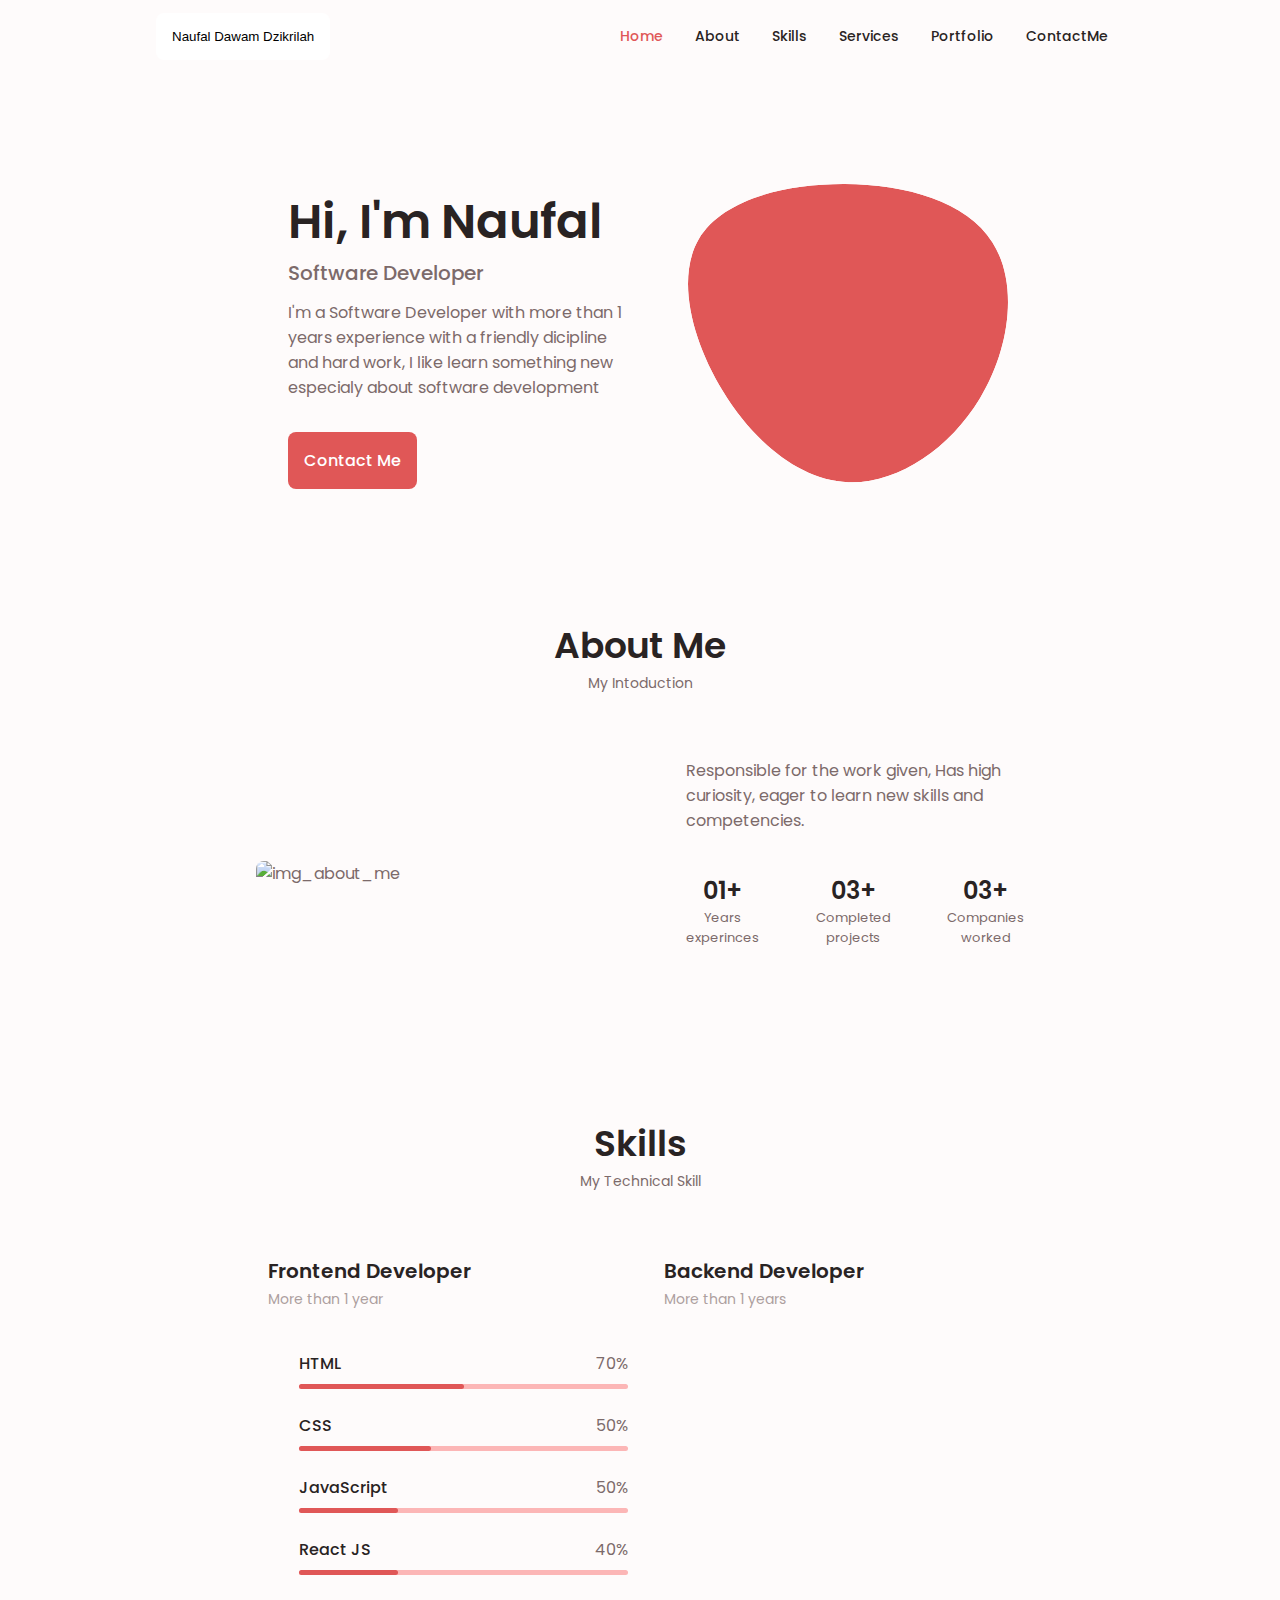
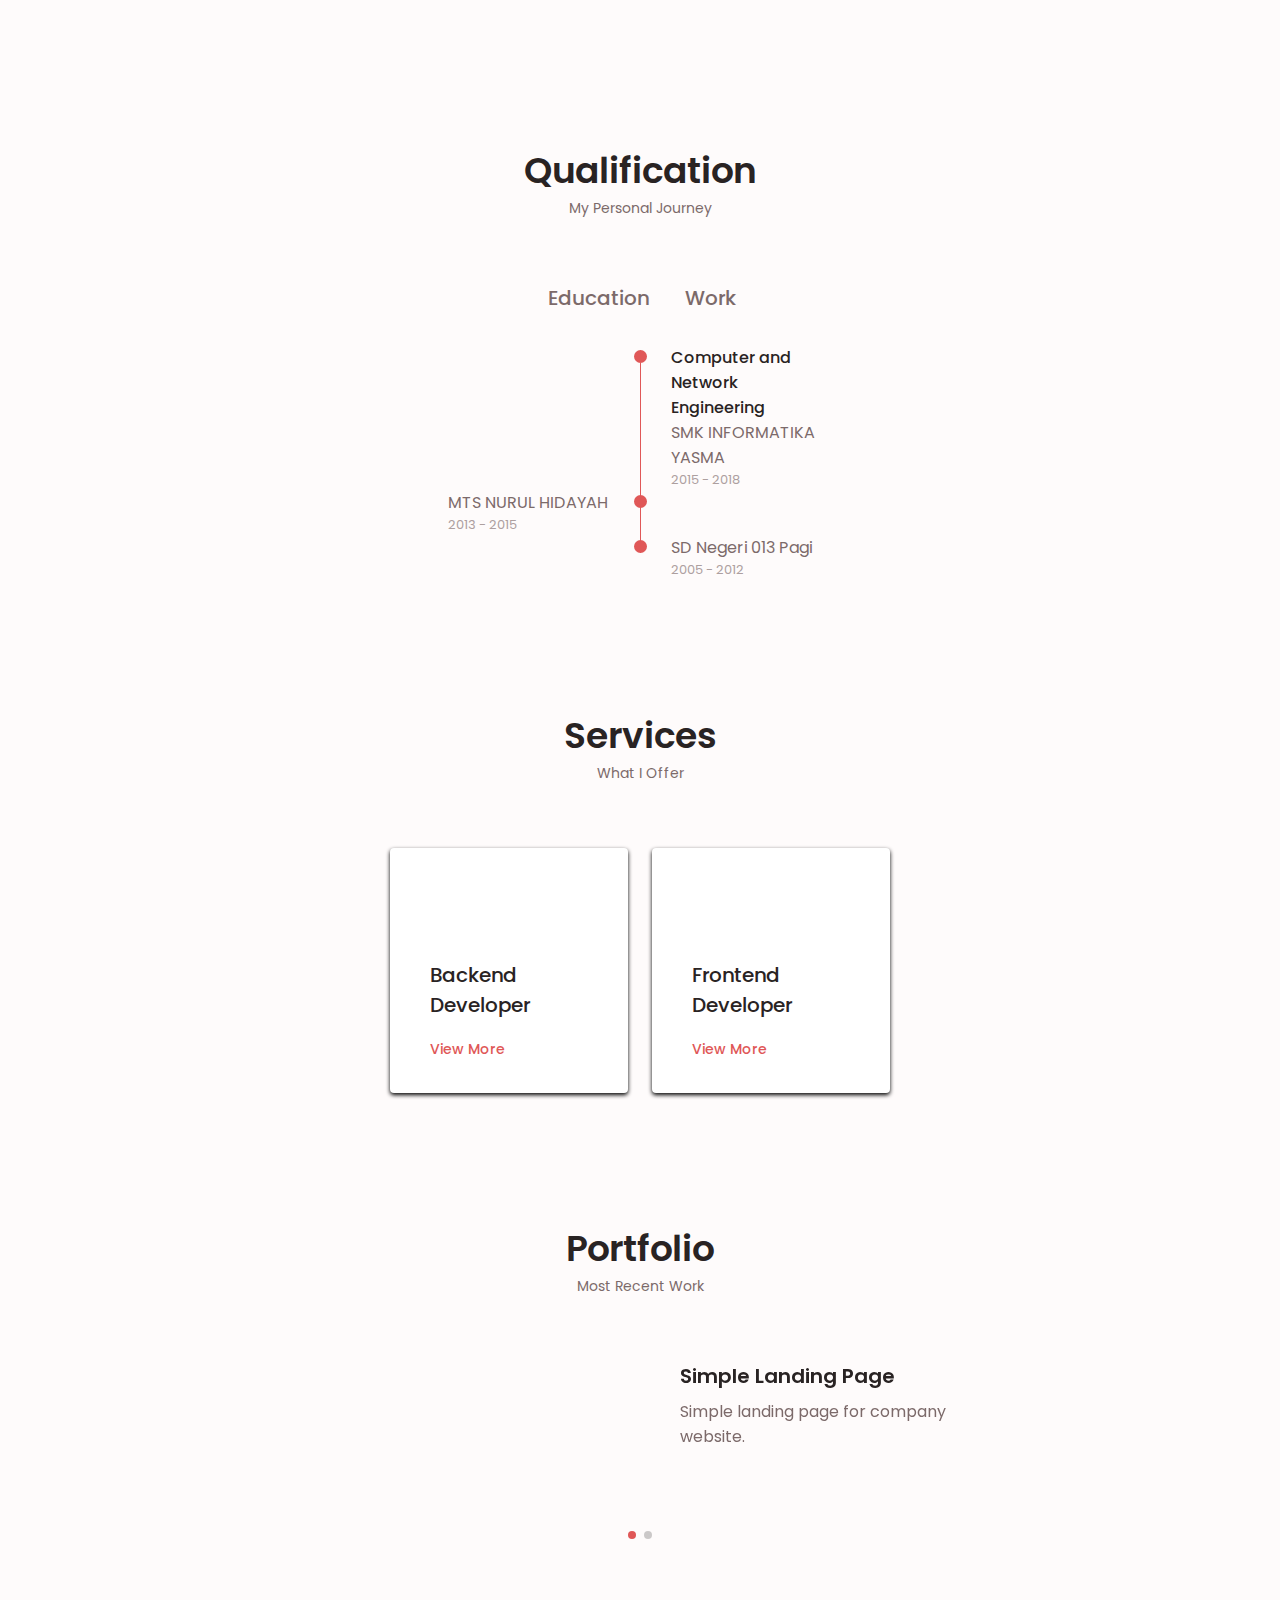
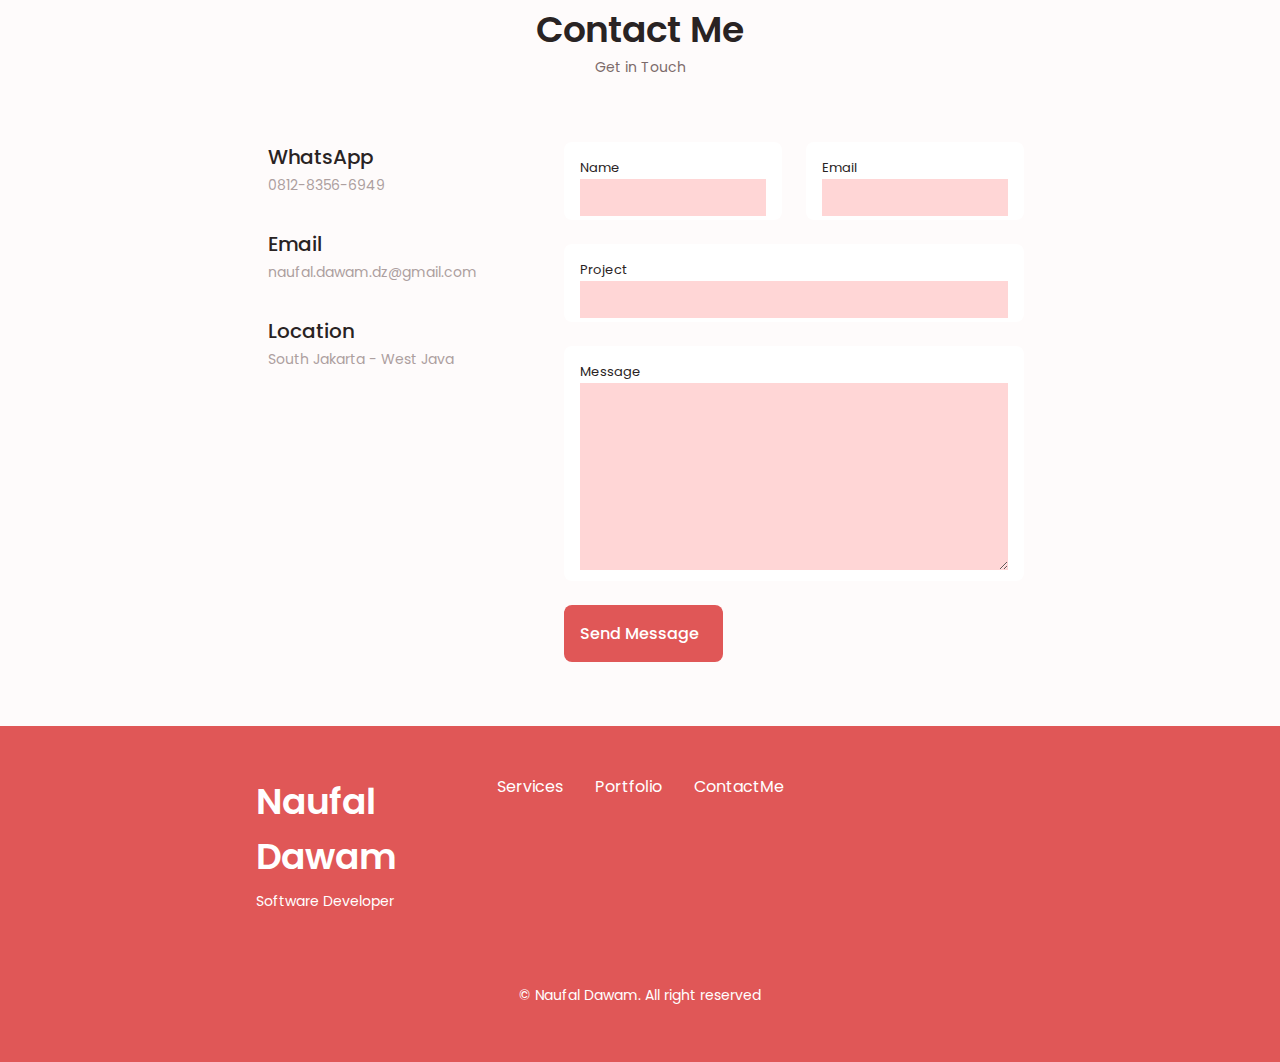
==== commit 0f1eb4a2: "Update index.html" ====
--- a/index.html
+++ b/index.html
@@ -220,7 +220,7 @@
                             
                             <div>
                                 <h1 class="skills__title">Backend Developer</h1>
-                                <span class="skills__subtitle">More than 2 years</span>
+                                <span class="skills__subtitle">More than 1 years</span>
                             </div>
 
                             <i class="uil uil-angle-down skills__arrow"></i>
--- a/assets/css/styles.css
+++ b/assets/css/styles.css
@@ -1244,13 +1244,13 @@
 }
 
 
-.button--me-on-top {
+.button__me__on__top {
     background-color: white; 
     color: black; 
     border: none;
   }
   
-  .button--me-on-top:hover {
+  .button__me__on__top:hover {
     background-color: --first-color;
     color: white;
-  }+  }
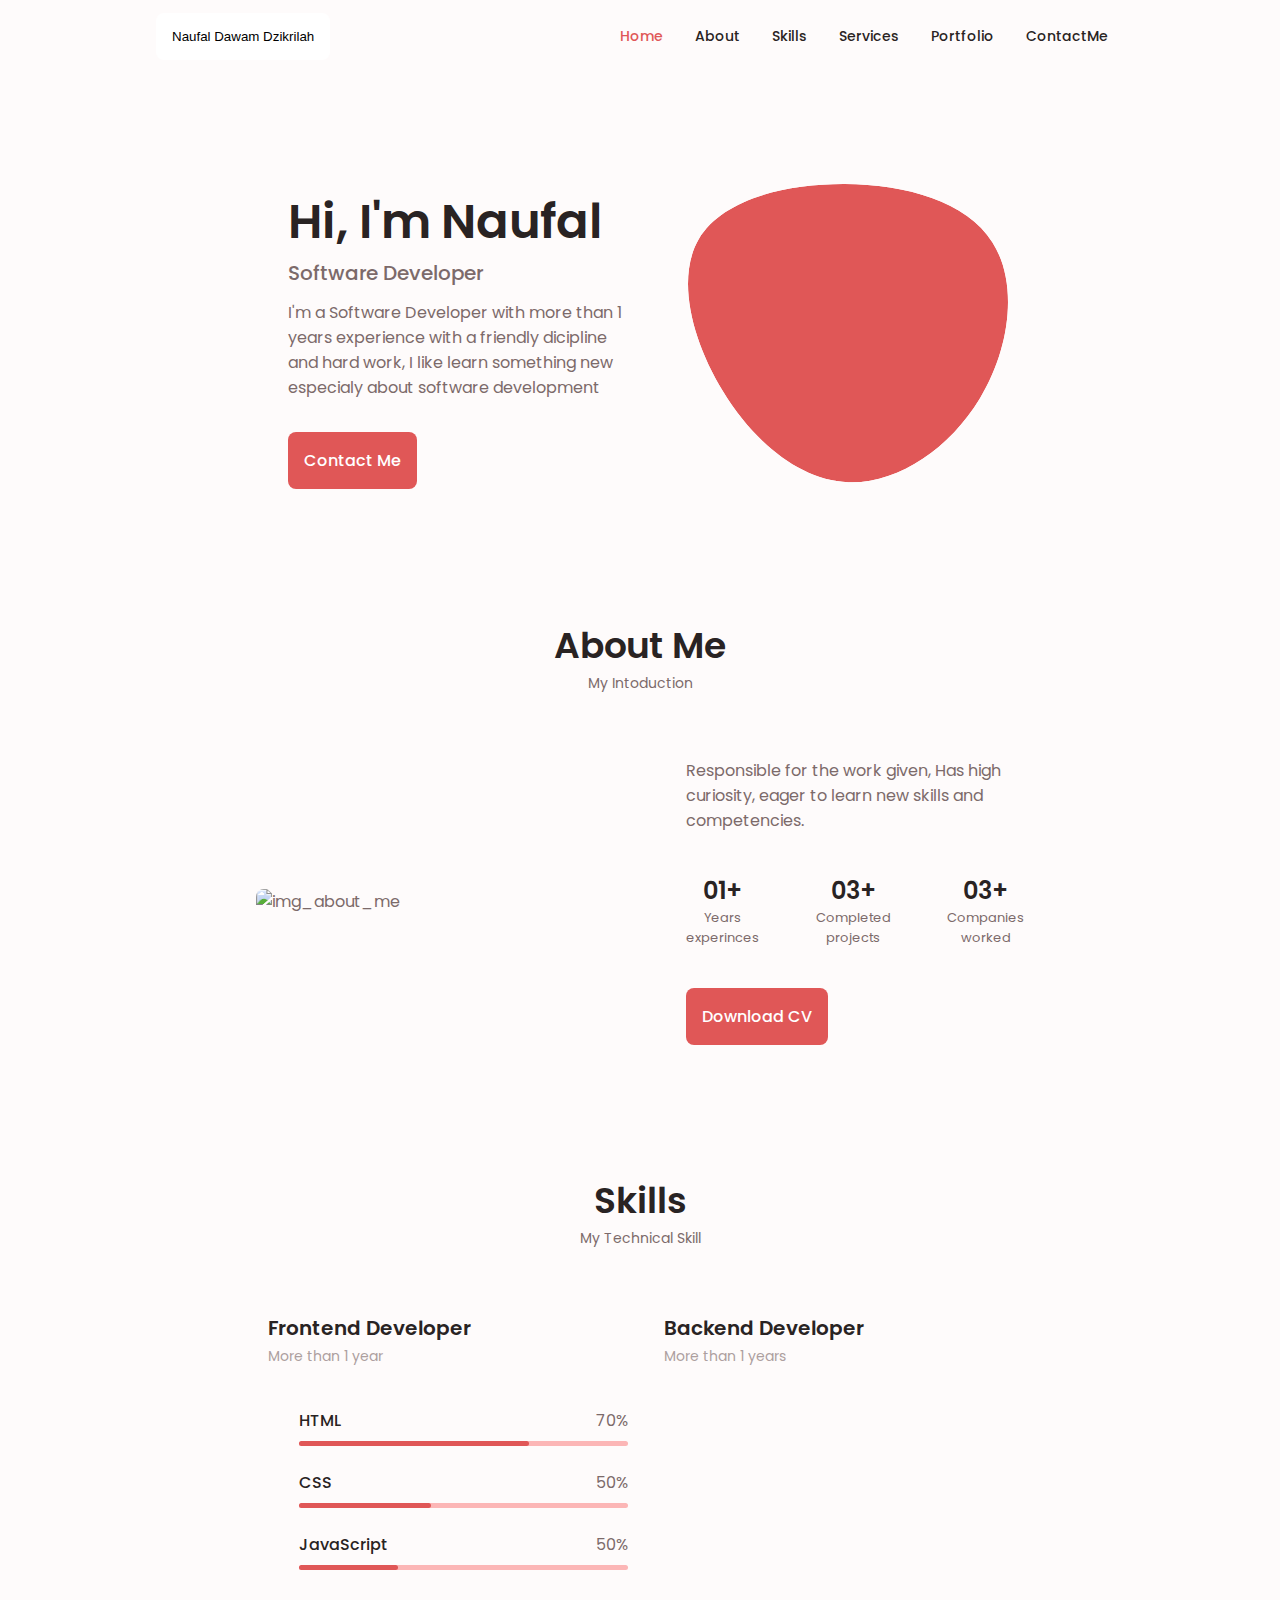
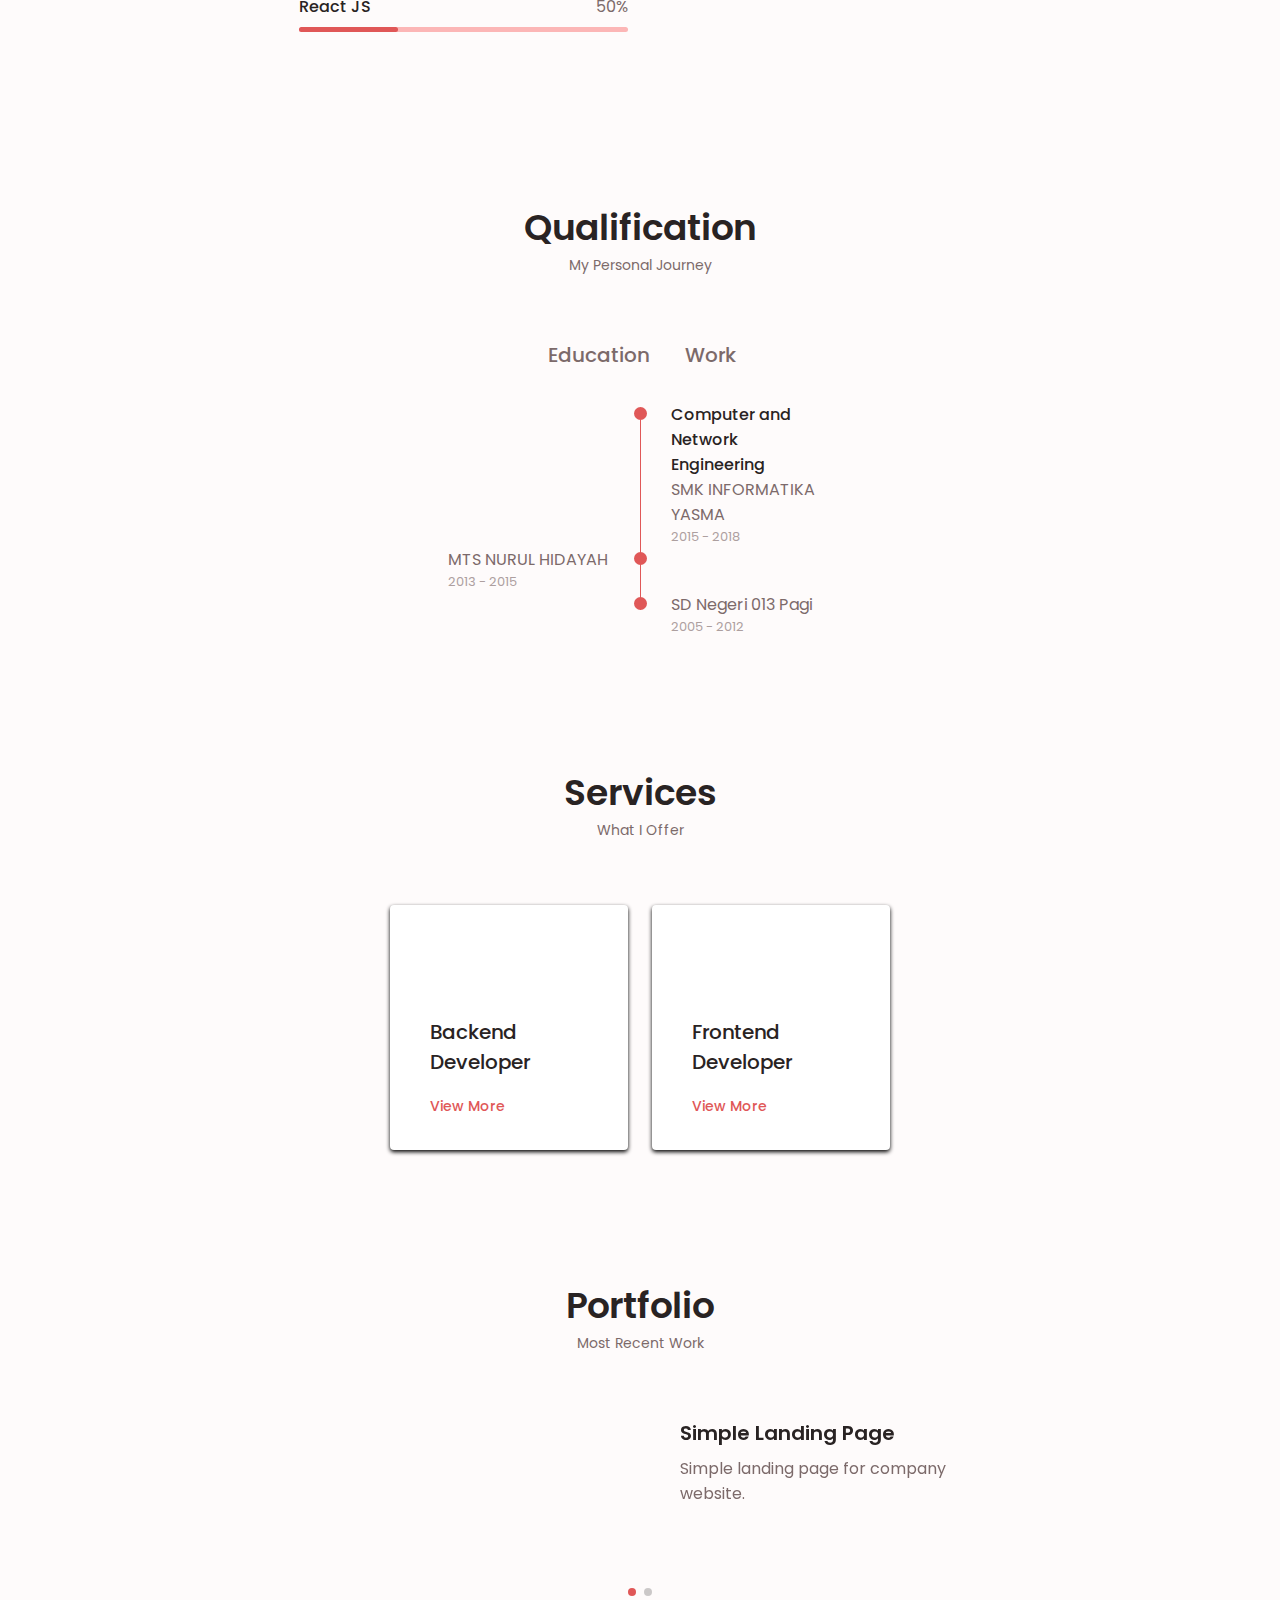
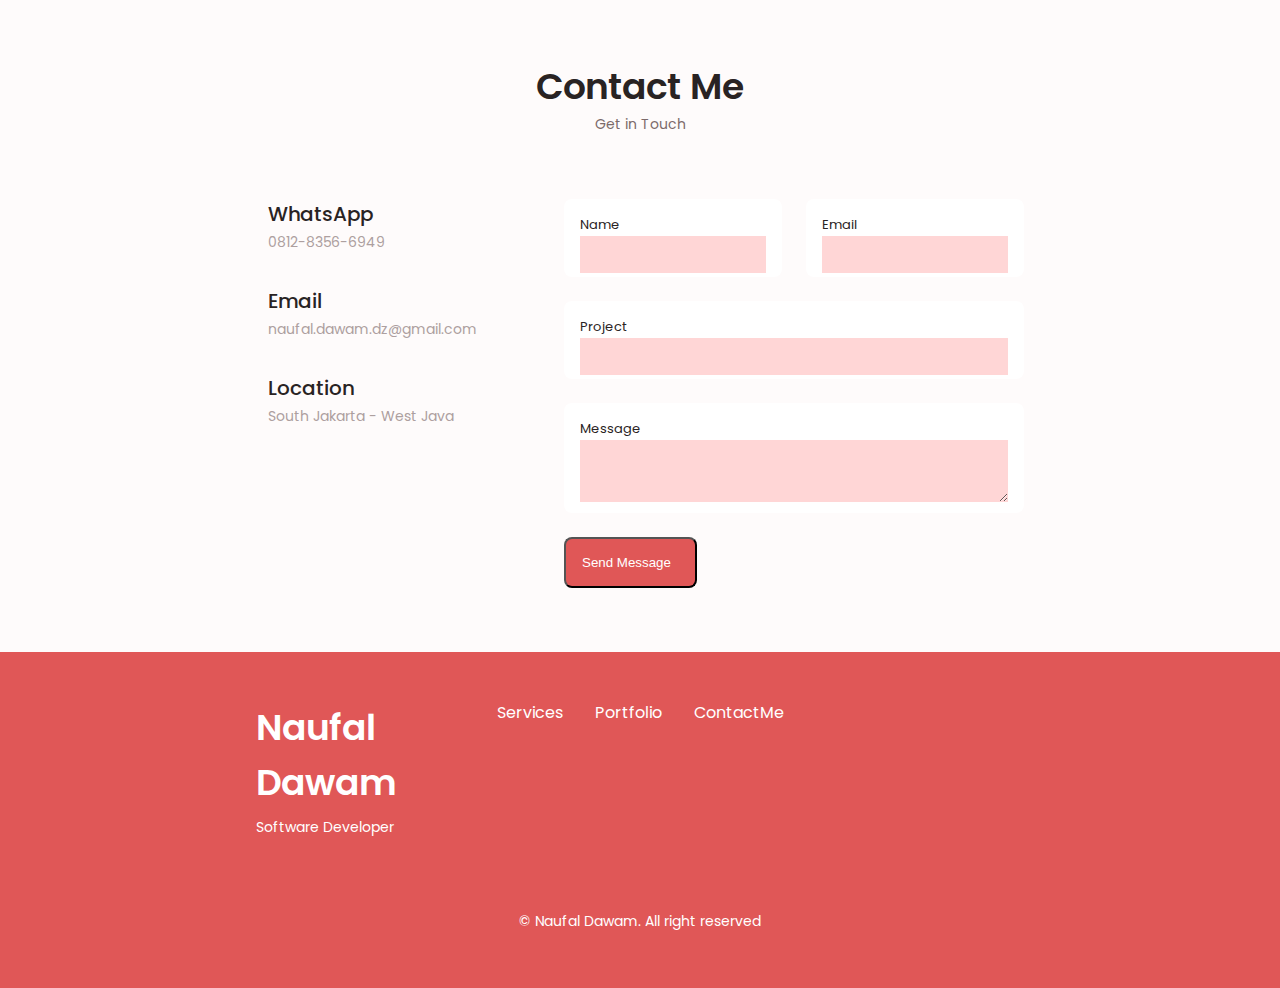
==== commit dc88d6e0: "menambahkan button cv dan fixing kirim email" ====
--- a/index.html
+++ b/index.html
@@ -105,7 +105,7 @@
                             <h3 class="home__subtitle">Software Developer</h3>
                             <p class="home__description">I'm a Software Developer with more than 1 years experience 
                                 with a friendly dicipline and hard work, I like learn something new especialy about software development</p>
-                                <a href="#" class="button button--flex">
+                                <a href="https://wa.me/6281283566949" class="button button--flex" target="_blank">
                                     Contact Me <i class="uil uil-message nav__icon button__icon"></i>
                                 </a>
                         </div>
@@ -143,6 +143,10 @@
                                 <span class="about__info-name">Companies<br> worked</span>
                             </div>
                         </div>
+                        <a href="https://drive.google.com/file/d/1tOc1qWmSQzGq-NebPdpRlfl1z1loqivW/view?usp=sharing" class="button button--flex" target="_blank">
+                            Download CV 
+                            <i class="uil uil-message nav__icon button__icon"></i>
+                        </a>
                     </div>
                 </div>
             </section>
@@ -203,7 +207,7 @@
                             <div class="skills__data">
                                 <div class="skills__titles">
                                     <h3 class="skills__name">React JS</h3>
-                                    <span class="skills__number">40%</span>
+                                    <span class="skills__number">50%</span>
                                 </div>
                                 <div class="skills__bar">
                                     <span class="skills__percentage skills__react"></span>
@@ -230,7 +234,7 @@
                             <div class="skills__data">
                                 <div class="skills__titles">
                                     <h3 class="skills__name">Java</h3>
-                                    <span class="skills__number">80%</span>
+                                    <span class="skills__number">50%</span>
                                 </div>
                                 <div class="skills__bar">
                                     <span class="skills__percentage skills__java"></span>
@@ -240,7 +244,7 @@
                             <div class="skills__data">
                                 <div class="skills__titles">
                                     <h3 class="skills__name">PHP</h3>
-                                    <span class="skills__number">60%</span>
+                                    <span class="skills__number">45%</span>
                                 </div>
                                 <div class="skills__bar">
                                     <span class="skills__percentage skills__php"></span>
@@ -250,7 +254,7 @@
                             <div class="skills__data">
                                 <div class="skills__titles">
                                     <h3 class="skills__name">SQL</h3>
-                                    <span class="skills__number">80%</span>
+                                    <span class="skills__number">50%</span>
                                 </div>
                                 <div class="skills__bar">
                                     <span class="skills__percentage skills__sql"></span>
@@ -260,10 +264,10 @@
                             <div class="skills__data">
                                 <div class="skills__titles">
                                     <h3 class="skills__name">GO</h3>
-                                    <span class="skills__number">50%</span>
+                                    <span class="skills__number">45%</span>
                                 </div>
                                 <div class="skills__bar">
-                                    <span class="skills__percentage skills__python"></span>
+                                    <span class="skills__percentage skills__go"></span>
                                 </div>
                             </div>
                         </div>
@@ -362,7 +366,7 @@
                                     <span class="qualification__subtit">PT. Polaris Edu Partners</span>
                                     <div class="qualification__calendar">
                                         <i class="uil uil-calendar-alt "></i>
-                                        Okt 2022 - Now
+                                        August 2022 - Now
                                     </div>
                                 </div>
                             </div>
@@ -374,7 +378,7 @@
                                     <span class="qualification__subtit">CV. Cipta Indah Karya Sportindo</span>
                                     <div class="qualification__calendar">
                                         <i class="uil uil-calendar-alt "></i>
-                                        Okt 2020 - Desember 2021
+                                        August 2020 - Desember 2021
                                     </div>
                                 </div>
                                 <div>
@@ -397,7 +401,7 @@
                                     <span class="qualification__subtit">PT. Padepokan Tujuh Sembilan</span>
                                     <div class="qualification__calendar">
                                         <i class="uil uil-calendar-alt "></i>
-                                        August 2020 - Okt 2020
+                                        June 2020 - July 2020
                                     </div>
                                 </div>
                             </div>
@@ -409,7 +413,7 @@
                                     <span class="qualification__subtit">PT. Global Media Visual (Mola.Tv)</span>
                                     <div class="qualification__calendar">
                                         <i class="uil uil-calendar-alt "></i>
-                                        Jan 2020 - Jul 2020
+                                        Jan 2020 - Jun 2020
                                     </div>
                                 </div>
                                 <div>
@@ -644,34 +648,35 @@
                         </div>
                     </div>
 
-                    <form action="" class="contact__form grid">
-                        <div class="contact__inputs grid">
-                            <div class="contact__content">
-                                <label for="" class="contact__label">Name</label>
-                                <input type="text" class="contact__input">
-                            </div>
-
-                            <div class="contact__content">
-                                <label for="" class="contact__label">Email</label>
-                                <input type="email" class="contact__input">
-                            </div>
-                        </div>
-                        <div class="contact__content">
-                            <label for="" class="contact__label">Project</label>
-                            <input type="text" class="contact__input">
-                        </div>
-                        <div class="contact__content">
-                            <label for="" class="contact__label">Message</label>
-                            <textarea name="" id="" cols="0" rows="7" class="contact__input"></textarea>
-                        </div>
-                        
-                        <div>
-                            <a href="#" class="button button--flex">
-                                Send Message
-                                <i class="uil uil-message button__icon"></i>
-                            </a>    
-                        </div>
-                    </form>
+  <form id="contact-form" class="contact__form grid">
+    <div class="contact__inputs grid">
+      <div class="contact__content">
+        <label for="name" class="contact__label">Name</label>
+        <input type="text" id="name" class="contact__input">
+      </div>
+
+      <div class="contact__content">
+        <label for="email" class="contact__label">Email</label>
+        <input type="email" id="email" class="contact__input">
+      </div>
+    </div>
+    <div class="contact__content">
+      <label for="project" class="contact__label">Project</label>
+      <input type="text" id="project" class="contact__input">
+    </div>
+    <div class="contact__content">
+      <label for="message" class="contact__label">Message</label>
+      <textarea id="message" class="contact__input"></textarea>
+    </div>
+
+    <div>
+      <button type="submit" class="button button--flex">
+        Send Message
+        <i class="uil uil-message button__icon"></i>
+      </button>
+    </div>
+  </form>
+
                 </div>
             </section>
             <!--==================== END OF CONTACT ME ====================-->
@@ -729,5 +734,47 @@
 
     <!--==================== MAIN JS ====================-->
     <script src="assets/js/main.js"></script>
+
+    <!--  -->
+
+      <script src="https://cdn.emailjs.com/sdk/2.6.4/email.min.js"></script>
+      <script>
+        (function () {
+          emailjs.init("YOUR_USER_ID");
+
+          function sendEmail(e) {
+            e.preventDefault();
+
+            const name = document.getElementById("name").value;
+            const email = document.getElementById("email").value;
+            const project = document.getElementById("project").value;
+            const message = document.getElementById("message").value;
+
+            emailjs.send("YOUR_SERVICE_ID", "YOUR_TEMPLATE_ID", {
+              from_name: name,
+              from_email: email,
+              project: project,
+              message_html: message
+            })
+              .then(function (response) {
+                console.log("Email terkirim:", response.status, response.text);
+                // Lakukan tindakan setelah email terkirim
+                // Misalnya, tampilkan pesan sukses atau arahkan pengguna ke halaman terima kasih
+              }, function (error) {
+                console.log("Error mengirim email:", error);
+                // Lakukan tindakan jika terjadi kesalahan saat mengirim email
+                // Misalnya, tampilkan pesan error atau arahkan pengguna ke halaman error
+              });
+
+            // Mengosongkan nilai input setelah pengiriman email
+            document.getElementById("name").value = "";
+            document.getElementById("email").value = "";
+            document.getElementById("project").value = "";
+            document.getElementById("message").value = "";
+          }
+
+          document.getElementById("contact-form").addEventListener("submit", sendEmail);
+        })();
+      </script>
 </body>
 </html>
--- a/assets/css/styles.css
+++ b/assets/css/styles.css
@@ -471,7 +471,7 @@
 }
 
 .skills__html {
-    width: 50%;
+    width: 70%;
 }
 .skills__css {
     width: 40%;
@@ -484,16 +484,16 @@
 }
 
 .skills__java {
-    width: 80%;
+    width: 50%;
 }
 .skills__php {
-    width: 60%;
+    width: 45%;
 }
 .skills__sql {
-    width: 80%;
-}
-.skills__python {
     width: 50%;
+}
+.skills__go {
+    width: 45%;
 }
 
 .skills__figma {
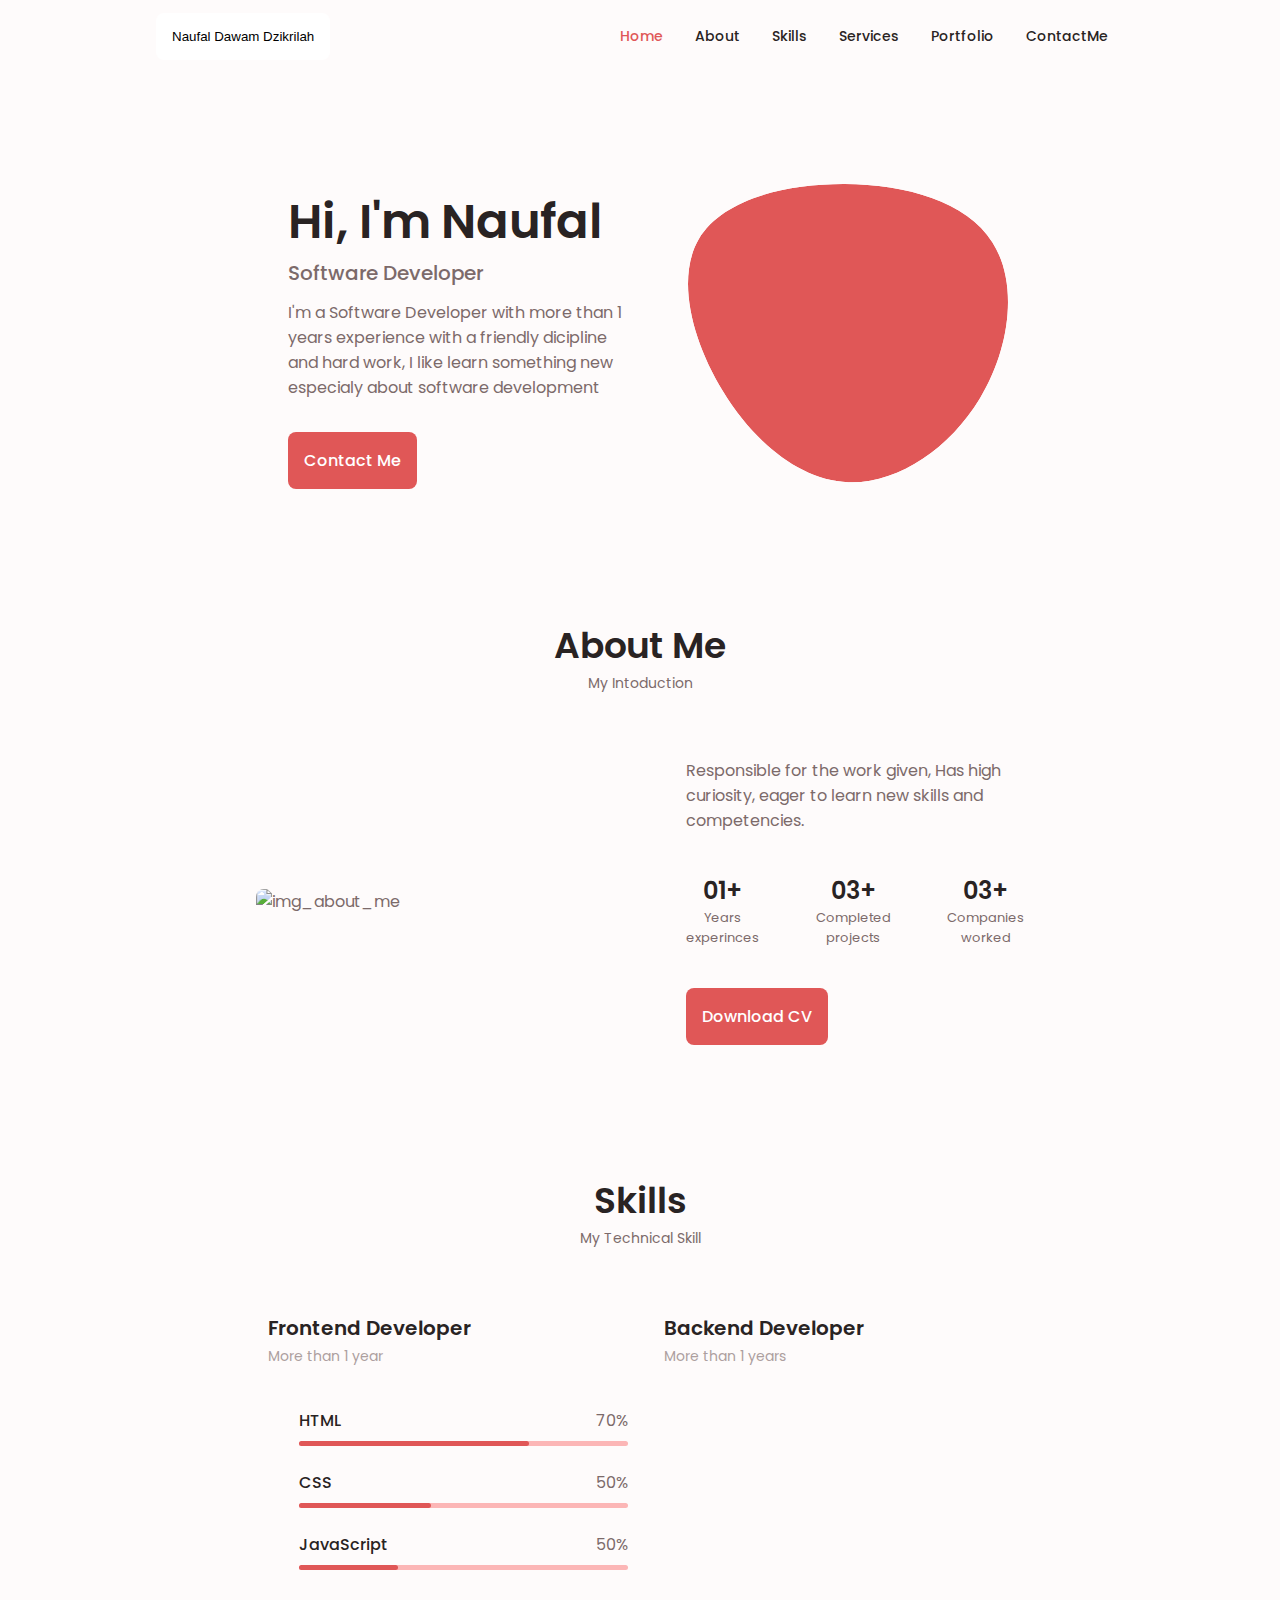
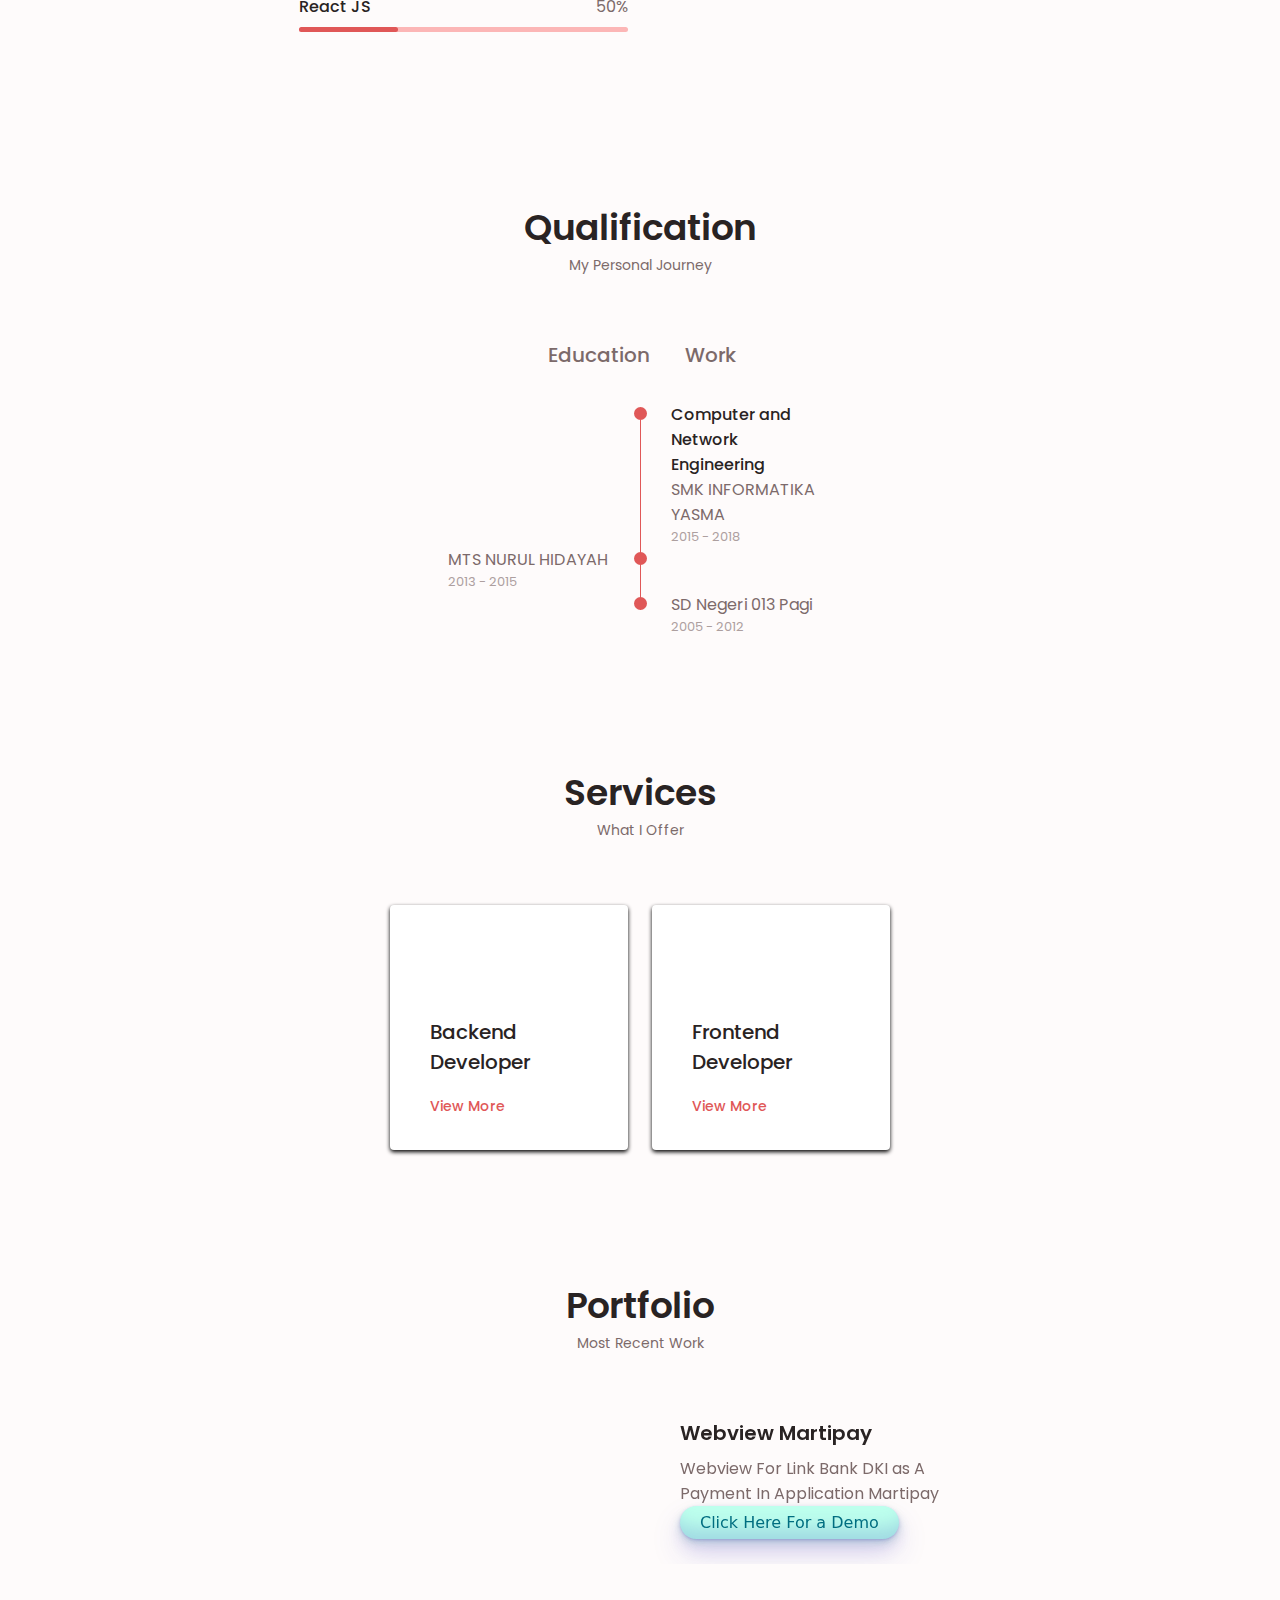
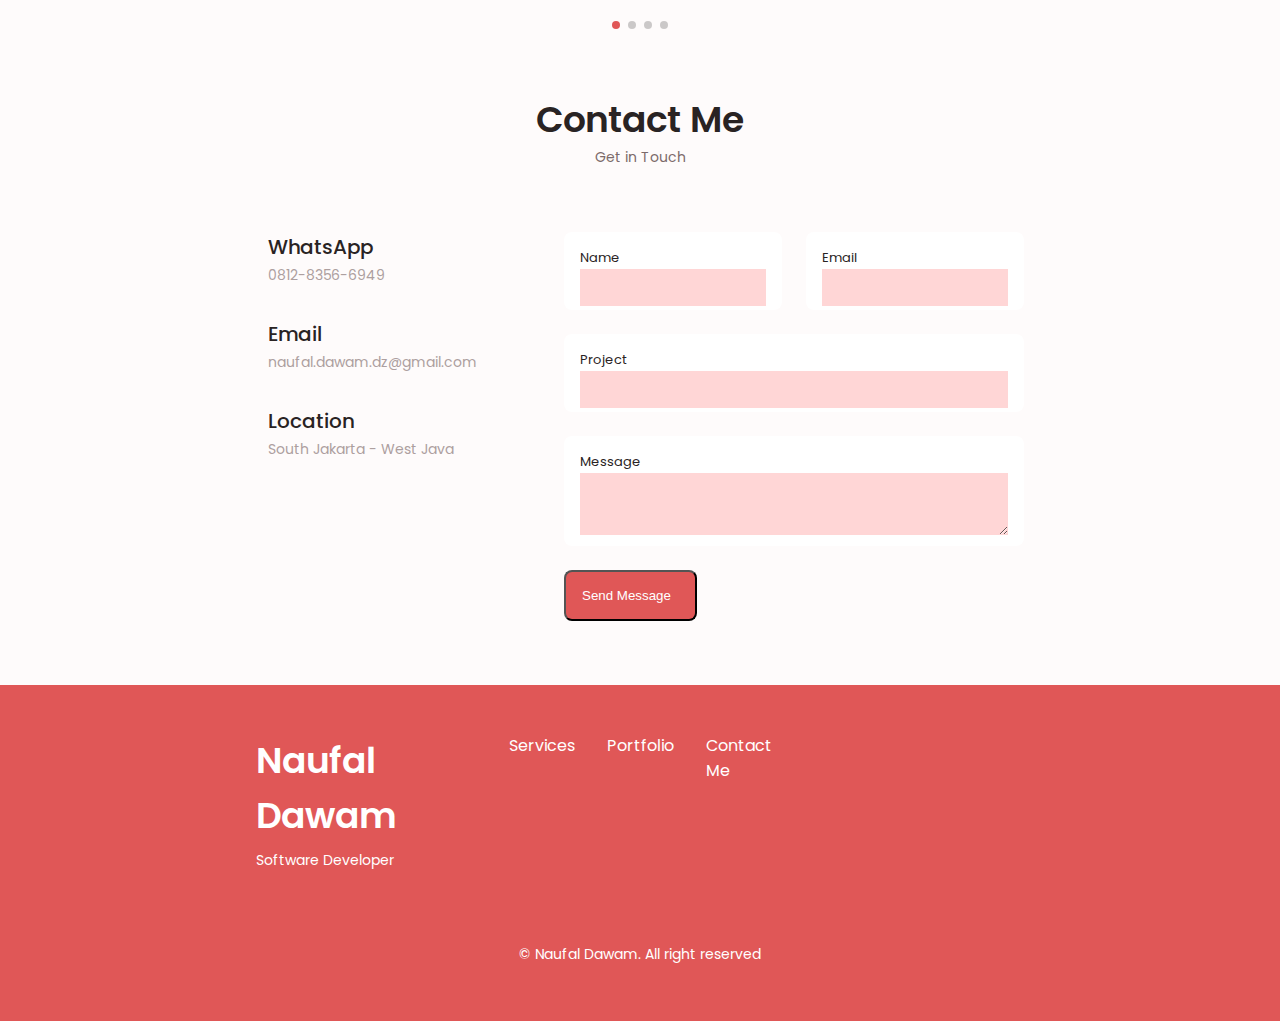
==== commit d9f16dff: "add feature modal" ====
--- a/index.html
+++ b/index.html
@@ -1,427 +1,437 @@
 <!DOCTYPE html>
 <html>
+
 <head>
-	<meta charset="utf-8">
-	<meta name="viewport" content="width=device-width, initial-scale=1">
-	<!--==================== UNICONS ====================-->
+    <meta charset="utf-8">
+    <meta name="viewport" content="width=device-width, initial-scale=1">
+    <!--==================== UNICONS ====================-->
     <link rel="stylesheet" href="https://unicons.iconscout.com/release/v4.0.0/css/line.css">
-        
+
     <!--==================== SWIPER CSS ====================-->
     <link rel="stylesheet" href="assets/css/swiper-bundle.min.css">
-    <link rel="stylesheet" href="https://cdn.jsdelivr.net/npm/swiper@8/swiper-bundle.min.css"/>
-
-        
+    <link rel="stylesheet" href="https://cdn.jsdelivr.net/npm/swiper@8/swiper-bundle.min.css" />
+
+
     <!--==================== CSS ====================-->
     <link rel="stylesheet" href="assets/css/styles.css">
-	
+
     <!--==================== tittle ====================-->
-	<title>Naufal Porto</title>
+    <title>Naufal Porto</title>
 </head>
+
 <body>
     <!--==================== START HEADER ====================-->
-        <header class="header" id="header">
-            <nav class="nav container">
+    <header class="header" id="header">
+        <nav class="nav container">
             <button onclick="myFunction()" class="button button__me__on__top">Naufal Dawam Dzikrilah</button>
 
-                <div class="nav__menu" id="nav-menu">
-                    <ul class="nav__list grid">
-                        <li class="nav__item">
-                            <a href="#home" class="nav__link active-link">
-                                <i class="uil uil-estate nav__icon"></i> Home
-                            </a>
-                        </li>
-                        <li class="nav__item">
-                            <a href="#about" class="nav__link">
-                                <i class="uil uil-user nav__icon"></i> About
-                            </a>
-                        </li>
-                        <li class="nav__item">
-                            <a href="#skills" class="nav__link">
-                                <i class="uil uil-file-alt nav__icon"></i> Skills
-                            </a>
-                        </li>
-                        <li class="nav__item">
-                            <a href="#services" class="nav__link">
-                                <i class="uil uil-briefcase-alt nav__icon"></i> Services
-                            </a>
-                        </li>
-                        <li class="nav__item">
-                            <a href="#portfolio" class="nav__link">
-                                <i class="uil uil-scenery nav__icon"></i> Portfolio
-                            </a>
-                        </li>
-                        <li class="nav__item">
-                            <a href="#contact" class="nav__link">
-                                <i class="uil uil-message nav__icon"></i> ContactMe
-                            </a>
-                        </li>
-                    </ul>
-                    <i class="uil uil-times nav__close" id="nav-close"></i>
-                </div>
-                <div class="nav__btns">
-                </div>
-            </nav>
-        </header>
+            <div class="nav__menu" id="nav-menu">
+                <ul class="nav__list grid">
+                    <li class="nav__item">
+                        <a href="#home" class="nav__link active-link">
+                            <i class="uil uil-estate nav__icon"></i> Home
+                        </a>
+                    </li>
+                    <li class="nav__item">
+                        <a href="#about" class="nav__link">
+                            <i class="uil uil-user nav__icon"></i> About
+                        </a>
+                    </li>
+                    <li class="nav__item">
+                        <a href="#skills" class="nav__link">
+                            <i class="uil uil-file-alt nav__icon"></i> Skills
+                        </a>
+                    </li>
+                    <li class="nav__item">
+                        <a href="#services" class="nav__link">
+                            <i class="uil uil-briefcase-alt nav__icon"></i> Services
+                        </a>
+                    </li>
+                    <li class="nav__item">
+                        <a href="#portfolio" class="nav__link">
+                            <i class="uil uil-scenery nav__icon"></i> Portfolio
+                        </a>
+                    </li>
+                    <li class="nav__item">
+                        <a href="#contact" class="nav__link">
+                            <i class="uil uil-message nav__icon"></i> ContactMe
+                        </a>
+                    </li>
+                </ul>
+                <i class="uil uil-times nav__close" id="nav-close"></i>
+            </div>
+            <div class="nav__btns">
+            </div>
+        </nav>
+    </header>
     <!--==================== END HEADER ====================-->
 
     <!--==================== START MAIN ====================-->
-        <main class="main">
-            <!--==================== HOME ====================-->
-            <section class="home section" id="home">
-                <div class="home__container container grid">
-                    <div class="home__content grid">
-                        <div class="home__social">
-                            <a href="https://www.linkedin.com/in/naufal-dawam-dzikrillah-920168170/" target= "_blank" class="home__social-icon">
-                                <i class="uil uil-linkedin-alt"></i>
-                            </a>
-                            <a href="https://www.instagram.com/naufalddz/" target= "_blank" class="home__social-icon">
-                                <i class="uil uil-instagram"></i>
-                            </a>
-                            <a href="https://github.com/naufaldawam" target= "_blank" class="home__social-icon">
-                                <i class="uil uil-github-alt"></i>
-                            </a>
-                        </div>
-
-                        <div class="home__img">
-                            <svg class="home__blob" viewBox="0 0 200 187" xmlns="http://www.w3.org/2000/svg" xmlns:xlink="http://www.w3.org/1999/xlink">
-                                <mask id="mask0" mask-type="alpha">
-                                    <path d="M190.312 36.4879C206.582 62.1187 201.309 102.826 182.328 134.186C163.346 165.547 
+    <main class="main">
+        <!--==================== HOME ====================-->
+        <section class="home section" id="home">
+            <div class="home__container container grid">
+                <div class="home__content grid">
+                    <div class="home__social">
+                        <a href="https://www.linkedin.com/in/naufal-dawam-dzikrillah-920168170/" target="_blank"
+                            class="home__social-icon">
+                            <i class="uil uil-linkedin-alt"></i>
+                        </a>
+                        <a href="https://www.instagram.com/naufalddz/" target="_blank" class="home__social-icon">
+                            <i class="uil uil-instagram"></i>
+                        </a>
+                        <a href="https://github.com/naufaldawam" target="_blank" class="home__social-icon">
+                            <i class="uil uil-github-alt"></i>
+                        </a>
+                    </div>
+
+                    <div class="home__img">
+                        <svg class="home__blob" viewBox="0 0 200 187" xmlns="http://www.w3.org/2000/svg"
+                            xmlns:xlink="http://www.w3.org/1999/xlink">
+                            <mask id="mask0" mask-type="alpha">
+                                <path d="M190.312 36.4879C206.582 62.1187 201.309 102.826 182.328 134.186C163.346 165.547 
                                     130.807 187.559 100.226 186.353C69.6454 185.297 41.0228 161.023 21.7403 129.362C2.45775 
                                     97.8511 -7.48481 59.1033 6.67581 34.5279C20.9871 10.1032 59.7028 -0.149132 97.9666 
-                                    0.00163737C136.23 0.303176 174.193 10.857 190.312 36.4879Z"/>
-                                </mask>
-                                <g mask="url(#mask0)">
-                                    <path d="M190.312 36.4879C206.582 62.1187 201.309 102.826 182.328 134.186C163.346 
+                                    0.00163737C136.23 0.303176 174.193 10.857 190.312 36.4879Z" />
+                            </mask>
+                            <g mask="url(#mask0)">
+                                <path d="M190.312 36.4879C206.582 62.1187 201.309 102.826 182.328 134.186C163.346 
                                     165.547 130.807 187.559 100.226 186.353C69.6454 185.297 41.0228 161.023 21.7403 
                                     129.362C2.45775 97.8511 -7.48481 59.1033 6.67581 34.5279C20.9871 10.1032 59.7028 
-                                    -0.149132 97.9666 0.00163737C136.23 0.303176 174.193 10.857 190.312 36.4879Z"/>
-                                    <image class="home__blob-img" x='12' y='10' xlink:href="https://ik.imagekit.io/naufal/no-bg-naufal-pp_iilI0zX9B.png?ik-sdk-version=javascript-1.4.3&updatedAt=1673835338159" alt="home_img_me"/>
-                                </g>
-                            </svg>
-                        </div>
-
-                        <div class="home__data">
-                            <h1 class="home__title">Hi, I'm Naufal</h1>
-                            <h3 class="home__subtitle">Software Developer</h3>
-                            <p class="home__description">I'm a Software Developer with more than 1 years experience 
-                                with a friendly dicipline and hard work, I like learn something new especialy about software development</p>
-                                <a href="https://wa.me/6281283566949" class="button button--flex" target="_blank">
-                                    Contact Me <i class="uil uil-message nav__icon button__icon"></i>
-                                </a>
-                        </div>
-                    </div>
-                </div>
-            </section>
-            <!--==================== END OF HOME ====================-->
-            <!--===============================================================-->
-            <!--  -->
-            <!--===============================================================-->
-            <!--==================== START ABOUT ====================-->
-            <section class="about section" id="about">
-                <h2 class="section__title">About Me</h2>
-                <span class="section__subtitle">My Intoduction</span>
-                
-                <div class="about__container container grid">
-                    <img src="https://ik.imagekit.io/naufal/no-bg-naufal-pp_iilI0zX9B.png?ik-sdk-version=javascript-1.4.3&updatedAt=1673835338159" alt="img_about_me" class="about__img">
-                
-                    <div class="about__data">
-                        <p class="about__description">Responsible for the work given, Has high curiosity, eager to learn new skills and competencies.</p>
-                        
-                        <div class="about__info">
-                            <div>
-                                <span class="about__info-title">01+</span>
-                                <span class="about__info-name">Years<br> experinces</span>
-                            </div>
-
-                            <div>
-                                <span class="about__info-title">03+</span>
-                                <span class="about__info-name">Completed<br> projects</span>
-                            </div>
-
-                            <div>
-                                <span class="about__info-title">03+</span>
-                                <span class="about__info-name">Companies<br> worked</span>
-                            </div>
-                        </div>
-                        <a href="https://drive.google.com/file/d/1tOc1qWmSQzGq-NebPdpRlfl1z1loqivW/view?usp=sharing" class="button button--flex" target="_blank">
-                            Download CV 
-                            <i class="uil uil-message nav__icon button__icon"></i>
-                        </a>
-                    </div>
-                </div>
-            </section>
-            <!--==================== END OF ABOUT ====================-->
-            <!--===============================================================-->
-            <!--  -->
-            <!--===============================================================-->
-            <!--==================== START SKILLS ====================-->
-            <section class="skills section" id="skills">
-                <h2 class="section__title">Skills</h2>  
-                <span class="section__subtitle">My Technical Skill</span>
-
-                <div class="skills__container container grid">
-                    <!--==================== SKILL 1 ====================-->
-                    <div class="skills__content skills__open">
-                        <div class="skills__header">
-                            <i class="uil uil-brackets-curly skills__icon"></i>
-                            
-                            <div>
-                                <h1 class="skills__title">Frontend Developer</h1>
-                                <span class="skills__subtitle">More than 1 year</span>
-                            </div>
-
-                            <i class="uil uil-angle-down skills__arrow"></i>
-                        </div>
-
-                        <div class="skills__list grid">
-                            <div class="skills__data">
-                                <div class="skills__titles">
-                                    <h3 class="skills__name">HTML</h3>
-                                    <span class="skills__number">70%</span>
-                                </div>
-                                <div class="skills__bar">
-                                    <span class="skills__percentage skills__html"></span>
-                                </div>
-                            </div>
-
-                            <div class="skills__data">
-                                <div class="skills__titles">
-                                    <h3 class="skills__name">CSS</h3>
-                                    <span class="skills__number">50%</span>
-                                </div>
-                                <div class="skills__bar">
-                                    <span class="skills__percentage skills__css"></span>
-                                </div>
-                            </div>
-
-                            <div class="skills__data">
-                                <div class="skills__titles">
-                                    <h3 class="skills__name">JavaScript</h3>
-                                    <span class="skills__number">50%</span>
-                                </div>
-                                <div class="skills__bar">
-                                    <span class="skills__percentage skills__js"></span>
-                                </div>
-                            </div>
-
-                            <div class="skills__data">
-                                <div class="skills__titles">
-                                    <h3 class="skills__name">React JS</h3>
-                                    <span class="skills__number">50%</span>
-                                </div>
-                                <div class="skills__bar">
-                                    <span class="skills__percentage skills__react"></span>
-                                </div>
-                            </div>
-                        </div>
-                    </div>
-                    <!--==================== END OF SKILL 1 ====================-->
-
-                    <!--==================== SKILL 2 ====================-->
-                    <div class="skills__content skills__close">
-                        <div class="skills__header">
-                            <i class="uil uil-server-network skills__icon"></i>
-                            
-                            <div>
-                                <h1 class="skills__title">Backend Developer</h1>
-                                <span class="skills__subtitle">More than 1 years</span>
-                            </div>
-
-                            <i class="uil uil-angle-down skills__arrow"></i>
-                        </div>
-
-                        <div class="skills__list grid">
-                            <div class="skills__data">
-                                <div class="skills__titles">
-                                    <h3 class="skills__name">Java</h3>
-                                    <span class="skills__number">50%</span>
-                                </div>
-                                <div class="skills__bar">
-                                    <span class="skills__percentage skills__java"></span>
-                                </div>
-                            </div>
-
-                            <div class="skills__data">
-                                <div class="skills__titles">
-                                    <h3 class="skills__name">PHP</h3>
-                                    <span class="skills__number">45%</span>
-                                </div>
-                                <div class="skills__bar">
-                                    <span class="skills__percentage skills__php"></span>
-                                </div>
-                            </div>
-
-                            <div class="skills__data">
-                                <div class="skills__titles">
-                                    <h3 class="skills__name">SQL</h3>
-                                    <span class="skills__number">50%</span>
-                                </div>
-                                <div class="skills__bar">
-                                    <span class="skills__percentage skills__sql"></span>
-                                </div>
-                            </div>
-
-                            <div class="skills__data">
-                                <div class="skills__titles">
-                                    <h3 class="skills__name">GO</h3>
-                                    <span class="skills__number">45%</span>
-                                </div>
-                                <div class="skills__bar">
-                                    <span class="skills__percentage skills__go"></span>
-                                </div>
-                            </div>
-                        </div>
-                    </div>
-                    <!--==================== END OF SKILL 2 ====================-->
-
-                </div>
-            </section>
-            <!--==================== END OF SKILLS ====================-->
-            <!--===============================================================-->
-            <!--  -->
-            <!--===============================================================-->
-            <!--==================== START QUALIFICATION ====================-->
-            <section class="qualification section">
-                <h2 class="section__title">Qualification</h2>
-                <span class="section__subtitle">My Personal Journey</span>
-
-                <div class="qualification__container container">
-                    <div class="qualification__tabs">
-                        <div class="qualification__button button--flex qualification__active" data-target='#education'>
-                            <i class="uil uil-graduation-cap qualification__icon"></i>
-                            Education
-                        </div>
-
-                        <div class="qualification__button button--flex" data-target="#work">
-                            <i class="uil uil-briefcase-alt qualification__icon"></i>
-                            Work
-                        </div>
-                    </div>
-
-                    <div class="qualification__sections">
-                        <!--==================== START QUALIFICATION CONTENT 1 ====================-->
-                        <div class="qualification__content qualification__active" data-content id="education">
-                            <!--==================== QUALIFICATION 1 ====================-->
-                            <div class="qualification__data">
-                                <div></div>
-                                    <div>
-                                        <span class="qualification__rounder"></span>
-                                        <span class="qualification__line"></span>
-                                    </div>
-                                <div>
-                                    <h3 class="qualification__title">Computer and Network Engineering</h3>
-                                    <span class="qualification__subtit">SMK INFORMATIKA YASMA</span>
-                                    <div class="qualification__calendar">
-                                        <i class="uil uil-calendar-alt "></i>
-                                        2015 - 2018
-                                    </div>
-                                </div>
-                            </div>
-                            <!--==================== QUALIFICATION 2 ====================-->
-                            <div class="qualification__data">
-                                <div>
-                                    <span class="qualification__tittle">MTS NURUL HIDAYAH</span>
-                                    <div class="qualification__calendar">
-                                        <i class="uil uil-calendar-alt "></i>
-                                        2013 - 2015
-                                    </div>
-                                </div>
-                                <div>
-                                    <span class="qualification__rounder"></span>
-                                    <span class="qualification__line"></span>
-                                </div>
-                            </div>
-                            <!--==================== QUALIFICATION 3 ====================-->
-                            <div class="qualification__data">
-                                <div></div>
-                                <div>
-                                    <span class="qualification__rounder"></span>
-                                </div>
-                                <div>
-                                    <!-- <h3 class="qualification__title">Test</h3> -->
-                                    <span class="qualification__subtit">SD Negeri 013 Pagi</span>
-                                    <div class="qualification__calendar">
-                                        <i class="uil uil-calendar-alt "></i>
-                                        2005 - 2012
-                                    </div>
-                                </div>
-                            </div>
-                        </div>
-                        <!--==================== END OF QUALIFICATION CONTENT 1 ====================-->
-                        <!--===============================================================-->
-                        <!--  -->
-                        <!--===============================================================-->
-                        <!--==================== START QUALIFICATION CONTENT 2 ====================-->
-                        <div class="qualification__content" data-content id="work">
-                            <!--==================== QUALIFICATION 1 ====================-->
-                            <div class="qualification__data">
-                                <div></div>
-                                <div>
-                                    <span class="qualification__rounder"></span>
-                                    <span class="qualification__line"></span>
-                                </div>
-
-                                <div>
-                                    <h3 class="qualification__title">IT Support</h3>
-                                    <span class="qualification__subtit">PT. Polaris Edu Partners</span>
-                                    <div class="qualification__calendar">
-                                        <i class="uil uil-calendar-alt "></i>
-                                        August 2022 - Now
-                                    </div>
-                                </div>
-                            </div>
-
-                            <!--==================== QUALIFICATION 2 ====================-->
-                            <div class="qualification__data">
-                                <div>
-                                    <h3 class="qualification__title">Technical Enggineer</h3>
-                                    <span class="qualification__subtit">CV. Cipta Indah Karya Sportindo</span>
-                                    <div class="qualification__calendar">
-                                        <i class="uil uil-calendar-alt "></i>
-                                        August 2020 - Desember 2021
-                                    </div>
-                                </div>
-                                <div>
-                                    <span class="qualification__rounder"></span>
-                                    <span class="qualification__line"></span>
-                                </div>
-                            </div>
-
-                            <!--==================== QUALIFICATION 3 ====================-->
-                            <div class="qualification__data">
-                                <div></div>
-
-                                <div>
-                                    <span class="qualification__rounder"></span>
-                                    <span class="qualification__line"></span>
-                                </div>
-
-                                <div>
-                                    <h3 class="qualification__title">Technical Writer</h3>
-                                    <span class="qualification__subtit">PT. Padepokan Tujuh Sembilan</span>
-                                    <div class="qualification__calendar">
-                                        <i class="uil uil-calendar-alt "></i>
-                                        June 2020 - July 2020
-                                    </div>
-                                </div>
-                            </div>
-
-                            <!--==================== QUALIFICATION 4 ====================-->
-                            <div class="qualification__data">
-                                <div>
-                                    <h3 class="qualification__title">Intern Front-end Developper</h3>
-                                    <span class="qualification__subtit">PT. Global Media Visual (Mola.Tv)</span>
-                                    <div class="qualification__calendar">
-                                        <i class="uil uil-calendar-alt "></i>
-                                        Jan 2020 - Jun 2020
-                                    </div>
-                                </div>
-                                <div>
-                                    <span class="qualification__rounder"></span>
-                                </div>
-                            </div>
-                            <!--==================== QUALIFICATION 3 ====================-->
-                            <!-- <div class="qualification__data">
+                                    -0.149132 97.9666 0.00163737C136.23 0.303176 174.193 10.857 190.312 36.4879Z" />
+                                <image class="home__blob-img" x='12' y='10'
+                                    xlink:href="https://ik.imagekit.io/naufal/no-bg-naufal-pp_iilI0zX9B.png?ik-sdk-version=javascript-1.4.3&updatedAt=1673835338159"
+                                    alt="home_img_me" />
+                            </g>
+                        </svg>
+                    </div>
+
+                    <div class="home__data">
+                        <h1 class="home__title">Hi, I'm Naufal</h1>
+                        <h3 class="home__subtitle">Software Developer</h3>
+                        <p class="home__description">I'm a Software Developer with more than 1 years experience
+                            with a friendly dicipline and hard work, I like learn something new especialy about software
+                            development</p>
+                        <a href="https://wa.me/6281283566949" class="button button--flex" target="_blank">
+                            Contact Me <i class="uil uil-message nav__icon button__icon"></i>
+                        </a>
+                    </div>
+                </div>
+            </div>
+        </section>
+        <!--==================== END OF HOME ====================-->
+        <!--===============================================================-->
+        <!--  -->
+        <!--===============================================================-->
+        <!--==================== START ABOUT ====================-->
+        <section class="about section" id="about">
+            <h2 class="section__title">About Me</h2>
+            <span class="section__subtitle">My Intoduction</span>
+
+            <div class="about__container container grid">
+                <img src="https://ik.imagekit.io/naufal/no-bg-naufal-pp_iilI0zX9B.png?ik-sdk-version=javascript-1.4.3&updatedAt=1673835338159"
+                    alt="img_about_me" class="about__img">
+
+                <div class="about__data">
+                    <p class="about__description">Responsible for the work given, Has high curiosity, eager to learn new
+                        skills and competencies.</p>
+
+                    <div class="about__info">
+                        <div>
+                            <span class="about__info-title">01+</span>
+                            <span class="about__info-name">Years<br> experinces</span>
+                        </div>
+
+                        <div>
+                            <span class="about__info-title">03+</span>
+                            <span class="about__info-name">Completed<br> projects</span>
+                        </div>
+
+                        <div>
+                            <span class="about__info-title">03+</span>
+                            <span class="about__info-name">Companies<br> worked</span>
+                        </div>
+                    </div>
+                    <a href="https://drive.google.com/file/d/1tOc1qWmSQzGq-NebPdpRlfl1z1loqivW/view?usp=sharing"
+                        class="button button--flex" target="_blank">
+                        Download CV
+                        <i class="uil uil-message nav__icon button__icon"></i>
+                    </a>
+                </div>
+            </div>
+        </section>
+        <!--==================== END OF ABOUT ====================-->
+        <!--===============================================================-->
+        <!--  -->
+        <!--===============================================================-->
+        <!--==================== START SKILLS ====================-->
+        <section class="skills section" id="skills">
+            <h2 class="section__title">Skills</h2>
+            <span class="section__subtitle">My Technical Skill</span>
+
+            <div class="skills__container container grid">
+                <!--==================== SKILL 1 ====================-->
+                <div class="skills__content skills__open">
+                    <div class="skills__header">
+                        <i class="uil uil-brackets-curly skills__icon"></i>
+
+                        <div>
+                            <h1 class="skills__title">Frontend Developer</h1>
+                            <span class="skills__subtitle">More than 1 year</span>
+                        </div>
+
+                        <i class="uil uil-angle-down skills__arrow"></i>
+                    </div>
+
+                    <div class="skills__list grid">
+                        <div class="skills__data">
+                            <div class="skills__titles">
+                                <h3 class="skills__name">HTML</h3>
+                                <span class="skills__number">70%</span>
+                            </div>
+                            <div class="skills__bar">
+                                <span class="skills__percentage skills__html"></span>
+                            </div>
+                        </div>
+
+                        <div class="skills__data">
+                            <div class="skills__titles">
+                                <h3 class="skills__name">CSS</h3>
+                                <span class="skills__number">50%</span>
+                            </div>
+                            <div class="skills__bar">
+                                <span class="skills__percentage skills__css"></span>
+                            </div>
+                        </div>
+
+                        <div class="skills__data">
+                            <div class="skills__titles">
+                                <h3 class="skills__name">JavaScript</h3>
+                                <span class="skills__number">50%</span>
+                            </div>
+                            <div class="skills__bar">
+                                <span class="skills__percentage skills__js"></span>
+                            </div>
+                        </div>
+
+                        <div class="skills__data">
+                            <div class="skills__titles">
+                                <h3 class="skills__name">React JS</h3>
+                                <span class="skills__number">50%</span>
+                            </div>
+                            <div class="skills__bar">
+                                <span class="skills__percentage skills__react"></span>
+                            </div>
+                        </div>
+                    </div>
+                </div>
+                <!--==================== END OF SKILL 1 ====================-->
+
+                <!--==================== SKILL 2 ====================-->
+                <div class="skills__content skills__close">
+                    <div class="skills__header">
+                        <i class="uil uil-server-network skills__icon"></i>
+
+                        <div>
+                            <h1 class="skills__title">Backend Developer</h1>
+                            <span class="skills__subtitle">More than 1 years</span>
+                        </div>
+
+                        <i class="uil uil-angle-down skills__arrow"></i>
+                    </div>
+
+                    <div class="skills__list grid">
+                        <div class="skills__data">
+                            <div class="skills__titles">
+                                <h3 class="skills__name">Java</h3>
+                                <span class="skills__number">50%</span>
+                            </div>
+                            <div class="skills__bar">
+                                <span class="skills__percentage skills__java"></span>
+                            </div>
+                        </div>
+
+                        <div class="skills__data">
+                            <div class="skills__titles">
+                                <h3 class="skills__name">PHP</h3>
+                                <span class="skills__number">45%</span>
+                            </div>
+                            <div class="skills__bar">
+                                <span class="skills__percentage skills__php"></span>
+                            </div>
+                        </div>
+
+                        <div class="skills__data">
+                            <div class="skills__titles">
+                                <h3 class="skills__name">SQL</h3>
+                                <span class="skills__number">50%</span>
+                            </div>
+                            <div class="skills__bar">
+                                <span class="skills__percentage skills__sql"></span>
+                            </div>
+                        </div>
+
+                        <div class="skills__data">
+                            <div class="skills__titles">
+                                <h3 class="skills__name">GO</h3>
+                                <span class="skills__number">45%</span>
+                            </div>
+                            <div class="skills__bar">
+                                <span class="skills__percentage skills__go"></span>
+                            </div>
+                        </div>
+                    </div>
+                </div>
+                <!--==================== END OF SKILL 2 ====================-->
+
+            </div>
+        </section>
+        <!--==================== END OF SKILLS ====================-->
+        <!--===============================================================-->
+        <!--  -->
+        <!--===============================================================-->
+        <!--==================== START QUALIFICATION ====================-->
+        <section class="qualification section">
+            <h2 class="section__title">Qualification</h2>
+            <span class="section__subtitle">My Personal Journey</span>
+
+            <div class="qualification__container container">
+                <div class="qualification__tabs">
+                    <div class="qualification__button button--flex qualification__active" data-target='#education'>
+                        <i class="uil uil-graduation-cap qualification__icon"></i>
+                        Education
+                    </div>
+
+                    <div class="qualification__button button--flex" data-target="#work">
+                        <i class="uil uil-briefcase-alt qualification__icon"></i>
+                        Work
+                    </div>
+                </div>
+
+                <div class="qualification__sections">
+                    <!--==================== START QUALIFICATION CONTENT 1 ====================-->
+                    <div class="qualification__content qualification__active" data-content id="education">
+                        <!--==================== QUALIFICATION 1 ====================-->
+                        <div class="qualification__data">
+                            <div></div>
+                            <div>
+                                <span class="qualification__rounder"></span>
+                                <span class="qualification__line"></span>
+                            </div>
+                            <div>
+                                <h3 class="qualification__title">Computer and Network Engineering</h3>
+                                <span class="qualification__subtit">SMK INFORMATIKA YASMA</span>
+                                <div class="qualification__calendar">
+                                    <i class="uil uil-calendar-alt "></i>
+                                    2015 - 2018
+                                </div>
+                            </div>
+                        </div>
+                        <!--==================== QUALIFICATION 2 ====================-->
+                        <div class="qualification__data">
+                            <div>
+                                <span class="qualification__tittle">MTS NURUL HIDAYAH</span>
+                                <div class="qualification__calendar">
+                                    <i class="uil uil-calendar-alt "></i>
+                                    2013 - 2015
+                                </div>
+                            </div>
+                            <div>
+                                <span class="qualification__rounder"></span>
+                                <span class="qualification__line"></span>
+                            </div>
+                        </div>
+                        <!--==================== QUALIFICATION 3 ====================-->
+                        <div class="qualification__data">
+                            <div></div>
+                            <div>
+                                <span class="qualification__rounder"></span>
+                            </div>
+                            <div>
+                                <!-- <h3 class="qualification__title">Test</h3> -->
+                                <span class="qualification__subtit">SD Negeri 013 Pagi</span>
+                                <div class="qualification__calendar">
+                                    <i class="uil uil-calendar-alt "></i>
+                                    2005 - 2012
+                                </div>
+                            </div>
+                        </div>
+                    </div>
+                    <!--==================== END OF QUALIFICATION CONTENT 1 ====================-->
+                    <!--===============================================================-->
+                    <!--  -->
+                    <!--===============================================================-->
+                    <!--==================== START QUALIFICATION CONTENT 2 ====================-->
+                    <div class="qualification__content" data-content id="work">
+                        <!--==================== QUALIFICATION 1 ====================-->
+                        <div class="qualification__data">
+                            <div></div>
+                            <div>
+                                <span class="qualification__rounder"></span>
+                                <span class="qualification__line"></span>
+                            </div>
+
+                            <div>
+                                <h3 class="qualification__title">IT Support</h3>
+                                <span class="qualification__subtit">PT. Polaris Edu Partners</span>
+                                <div class="qualification__calendar">
+                                    <i class="uil uil-calendar-alt "></i>
+                                    August 2022 - Now
+                                </div>
+                            </div>
+                        </div>
+
+                        <!--==================== QUALIFICATION 2 ====================-->
+                        <div class="qualification__data">
+                            <div>
+                                <h3 class="qualification__title">Technical Enggineer</h3>
+                                <span class="qualification__subtit">CV. Cipta Indah Karya Sportindo</span>
+                                <div class="qualification__calendar">
+                                    <i class="uil uil-calendar-alt "></i>
+                                    August 2020 - Desember 2021
+                                </div>
+                            </div>
+                            <div>
+                                <span class="qualification__rounder"></span>
+                                <span class="qualification__line"></span>
+                            </div>
+                        </div>
+
+                        <!--==================== QUALIFICATION 3 ====================-->
+                        <div class="qualification__data">
+                            <div></div>
+
+                            <div>
+                                <span class="qualification__rounder"></span>
+                                <span class="qualification__line"></span>
+                            </div>
+
+                            <div>
+                                <h3 class="qualification__title">Technical Writer</h3>
+                                <span class="qualification__subtit">PT. Padepokan Tujuh Sembilan</span>
+                                <div class="qualification__calendar">
+                                    <i class="uil uil-calendar-alt "></i>
+                                    June 2020 - July 2020
+                                </div>
+                            </div>
+                        </div>
+
+                        <!--==================== QUALIFICATION 4 ====================-->
+                        <div class="qualification__data">
+                            <div>
+                                <h3 class="qualification__title">Intern Front-end Developper</h3>
+                                <span class="qualification__subtit">PT. Global Media Visual (Mola.Tv)</span>
+                                <div class="qualification__calendar">
+                                    <i class="uil uil-calendar-alt "></i>
+                                    Jan 2020 - Jun 2020
+                                </div>
+                            </div>
+                            <div>
+                                <span class="qualification__rounder"></span>
+                            </div>
+                        </div>
+                        <!--==================== QUALIFICATION 3 ====================-->
+                        <!-- <div class="qualification__data">
                                 <div></div>
 
                                 <div>
@@ -439,8 +449,8 @@
                                 </div>
                             </div> -->
 
-                            <!--==================== QUALIFICATION 4 ====================-->
-                            <!-- <div class="qualification__data">
+                        <!--==================== QUALIFICATION 4 ====================-->
+                        <!-- <div class="qualification__data">
                                 <div>
                                     <h3 class="qualification__title">ubahs</h3>
                                     <span class="qualification__subtit">PT. Global Media Visual (Mola.Tv)</span>
@@ -454,8 +464,8 @@
                                     <span class="qualification__line"></span>
                                 </div>
                             </div> -->
-                            <!--==================== QUALIFICATION 5 ====================-->
-<!--                             <div class="qualification__data">
+                        <!--==================== QUALIFICATION 5 ====================-->
+                        <!--                             <div class="qualification__data">
                                 <div></div>
                                 <div>
                                     <span class="qualification__rounder"></span>
@@ -470,221 +480,273 @@
                                     </div>
                                 </div>
                             </div> -->
-                            
-                        </div>
-                        <!--==================== END OF QUALIFICATION CONTENT 2 ====================-->
-                    </div>
-                </div>
-            </section>
-            <!--==================== END OF QUALIFICATION ====================-->
-            <!--===============================================================-->
-            <!--  -->
-            <!--===============================================================-->
-            <!--==================== START OF SERVICES ====================-->
-            <section class="services section" id="services">
-                <h2 class="section__title">Services</h2>
-                <span class="section__subtitle">What I Offer</span>
-
-                <div class="services__container container grid">
-                    <!--==================== SERVICE 1====================-->
-                    <div class="services__content">
-                        <div>
-                            <i class="uil uil-server-network services__icon"></i>
-                            <h3 class="services__title">Backend <br> Developer</h3>
-                        </div>
-
-                        <span class="button button--flex button--small button--link services__button">
-                            View More
-                            <i class="uil uil-arrow-right button__icon"></i>
-                        </span>
-
-                        <div class="services__modal">
-                            <div class="services__modal-content">
-                                <h4 class="services__modal-title">Backend <br> Developer</h4>
-                                <i class="uil uil-times services__modal-close"></i>
-
-                                <ul class="services__modal-services grid">
-                                    <li class="services__modal-service">
-                                        <i class="uil uil-check-circle services__modal-icon"></i>
-                                        <p>Provide Rest API.</p>
-                                    </li>
-                                    <li class="services__modal-service">
-                                        <i class="uil uil-check-circle services__modal-icon"></i>
-                                        <p>Make sure the service is running well.</p>
-                                    </li>
-                                    <li class="services__modal-service">
-                                        <i class="uil uil-check-circle services__modal-icon"></i>
-                                        <p>Processing large data.</p>
-                                    </li>
-                                    <li class="services__modal-service">
-                                        <i class="uil uil-check-circle services__modal-icon"></i>
-                                        <p>Query optimization.</p>
-                                    </li>
-                                </ul>
-                            </div>
-                        </div>
-                    </div>
-
-                    <!--==================== SERVICE 2====================-->
-                    <div class="services__content">
-                        <div>
-                            <i class="uil uil-arrow services__icon"></i>
-                            <h3 class="services__title">Frontend <br> Developer</h3>
-                        </div>
-
-                        <span class="button button--flex button--small button--link services__button">
-                            View More
-                            <i class="uil uil-arrow-right button__icon"></i>
-                        </span>
-
-                        <div class="services__modal">
-                            <div class="services__modal-content">
-                                <h4 class="services__modal-title">Frontend <br> Developer</h4>
-                                <i class="uil uil-times services__modal-close"></i>
-
-                                <ul class="services__modal-services grid">
-                                    <li class="services__modal-service">
-                                        <i class="uil uil-check-circle services__modal-icon"></i>
-                                        <p>Develop the user interface.</p>
-                                    </li>
-                                    <li class="services__modal-service">
-                                        <i class="uil uil-check-circle services__modal-icon"></i>
-                                        <p>Web page development.</p>
-                                    </li>
-                                    <li class="services__modal-service">
-                                        <i class="uil uil-check-circle services__modal-icon"></i>
-                                        <p>Integrate with back end services</p>
-                                    </li>
-                                </ul>
-                            </div>
-                        </div>
-                    </div>
-                </div>
-            </section>
-            <!--==================== END OF SERVICES ====================-->
-
-            <!--==================== PORTFOLIO ====================-->
-            <section class="portfolio section" id="portfolio">
-                <h2 class="section__title">Portfolio</h2>
-                <span class="section__subtitle">Most Recent Work</span>
-
-                <div class="portfolio__container container swiper-container">
-                    <div class="swiper-wrapper">
-                        <!--==================== PORTFOLIO 1====================-->
-                        <div class="portfolio__content grid swiper-slide">
-                            <img src="https://ik.imagekit.io/naufal/logoCiks_FYx8dyX3d.png?ik-sdk-version=javascript-1.4.3&updatedAt=1673841030087" alt="" class="portfolio__img">
-                            
-                            <div class="portfolio__data">
-                                <h3 class="portfolio__title">Simple Landing Page</h3>
-                                <p class="portfolio__descriptio">Simple landing page for company website.</p>
-                                <!-- <a href="#" class="button button--flex button--small portfolio__button">
+
+                    </div>
+                    <!--==================== END OF QUALIFICATION CONTENT 2 ====================-->
+                </div>
+            </div>
+        </section>
+        <!--==================== END OF QUALIFICATION ====================-->
+        <!--===============================================================-->
+        <!--  -->
+        <!--===============================================================-->
+        <!--==================== START OF SERVICES ====================-->
+        <section class="services section" id="services">
+            <h2 class="section__title">Services</h2>
+            <span class="section__subtitle">What I Offer</span>
+
+            <div class="services__container container grid">
+                <!--==================== SERVICE 1====================-->
+                <div class="services__content">
+                    <div>
+                        <i class="uil uil-server-network services__icon"></i>
+                        <h3 class="services__title">Backend <br> Developer</h3>
+                    </div>
+
+                    <span class="button button--flex button--small button--link services__button">
+                        View More
+                        <i class="uil uil-arrow-right button__icon"></i>
+                    </span>
+
+                    <div class="services__modal">
+                        <div class="services__modal-content">
+                            <h4 class="services__modal-title">Backend <br> Developer</h4>
+                            <i class="uil uil-times services__modal-close"></i>
+
+                            <ul class="services__modal-services grid">
+                                <li class="services__modal-service">
+                                    <i class="uil uil-check-circle services__modal-icon"></i>
+                                    <p>Provide Rest API.</p>
+                                </li>
+                                <li class="services__modal-service">
+                                    <i class="uil uil-check-circle services__modal-icon"></i>
+                                    <p>Make sure the service is running well.</p>
+                                </li>
+                                <li class="services__modal-service">
+                                    <i class="uil uil-check-circle services__modal-icon"></i>
+                                    <p>Processing large data.</p>
+                                </li>
+                                <li class="services__modal-service">
+                                    <i class="uil uil-check-circle services__modal-icon"></i>
+                                    <p>Query optimization.</p>
+                                </li>
+                                <li class="services__modal-service">
+                                    <i class="uil uil-check-circle services__modal-icon"></i>
+                                    <p>Payment Method/Gateway.</p>
+                                </li>
+                                <li class="services__modal-service">
+                                    <i class="uil uil-check-circle services__modal-icon"></i>
+                                    <p>Bulk Upload Topup.</p>
+                                </li>
+                            </ul>
+                        </div>
+                    </div>
+                </div>
+
+                <!--==================== SERVICE 2====================-->
+                <div class="services__content">
+                    <div>
+                        <i class="uil uil-arrow services__icon"></i>
+                        <h3 class="services__title">Frontend <br> Developer</h3>
+                    </div>
+
+                    <span class="button button--flex button--small button--link services__button">
+                        View More
+                        <i class="uil uil-arrow-right button__icon"></i>
+                    </span>
+
+                    <div class="services__modal">
+                        <div class="services__modal-content">
+                            <h4 class="services__modal-title">Frontend <br> Developer</h4>
+                            <i class="uil uil-times services__modal-close"></i>
+
+                            <ul class="services__modal-services grid">
+                                <li class="services__modal-service">
+                                    <i class="uil uil-check-circle services__modal-icon"></i>
+                                    <p>Develop the user interface.</p>
+                                </li>
+                                <li class="services__modal-service">
+                                    <i class="uil uil-check-circle services__modal-icon"></i>
+                                    <p>Web page development.</p>
+                                </li>
+                                <li class="services__modal-service">
+                                    <i class="uil uil-check-circle services__modal-icon"></i>
+                                    <p>Integrate with back end services.</p>
+                                </li>
+                                <li class="services__modal-service">
+                                    <i class="uil uil-check-circle services__modal-icon"></i>
+                                    <p>Develop Responsive UI.</p>
+                                </li>
+                            </ul>
+                        </div>
+                    </div>
+                </div>
+            </div>
+        </section>
+        <!--==================== END OF SERVICES ====================-->
+
+        <!--==================== PORTFOLIO ====================-->
+        <section class="portfolio section" id="portfolio">
+            <h2 class="section__title">Portfolio</h2>
+            <span class="section__subtitle">Most Recent Work</span>
+
+            <div class="portfolio__container container swiper-container">
+                <div class="swiper-wrapper">
+                    <!--==================== PORTFOLIO 1====================-->
+                    <div class="portfolio__content grid swiper-slide">
+                        <img src="https://ik.imagekit.io/naufal/update_cv/mrt_proj_k4ILUGz6U.png?updatedAt=1718071722975"
+                            alt="" class="portfolio__img">
+
+                        <div class="portfolio__data">
+                            <h3 class="portfolio__title">Webview Martipay</h3>
+                            <p class="portfolio__descriptio">Webview For Link Bank DKI as A Payment In Application
+                                Martipay</p>
+                            <a href="www.google.com" target="_blank"
+                                class="button_inside_portfolio background_green_and_blue">Click Here For a Demo</a>
+                            <!-- <a href="#" class="button button--flex button--small portfolio__button">
                                     Demo 
                                     <i class="uil uil-arrow-right button__icon"></i>
                                 </a> -->
-                            </div>
-                        </div>
-
-                        <!--==================== PORTFOLIO 2====================-->
-                        <div class="portfolio__content grid swiper-slide">
-                            <img src="https://ik.imagekit.io/naufal/logo_mola_tv?ik-sdk-version=javascript-1.4.3&updatedAt=1675913481760" alt="" class="portfolio__img">
-                            
-                            <div class="portfolio__data">
-                                <h3 class="portfolio__title">Dashboard Mola.Tv</h3>
-                                <p class="portfolio__descriptio">Creating responsive website version Mola tv, and create guestbook for internal apps</p>
-                                <!-- <a href="#" class="button button--flex button--small portfolio__button">
-                                    Demo 
-                                    <i class="uil uil-arrow-right button__icon"></i>
-                                </a> -->
-                            </div>
-                        </div>
-                        
-                    </div>
-                    <!-- add arrows -->
-                    <div class="swiper-button-next">
-                        <i class="uil uil-angle-right-b swiper-portfolio-icon"></i>
-                    </div>
-                    <div class="swiper-button-prev">
-                        <i class="uil uil-angle-left-b swiper-portfolio-icon"></i>
-                    </div>
-
-                    <!-- add pagination -->
-                    <div class="swiper-pagination"></div>
-                </div>
-            </section>
-
-            <!--==================== END OF PORTFOLIO ====================-->
-            <!--==================== START OF CONTACT ME ====================-->
-            <section class="contact section" id="contact">
-                <h2 class="section__title">Contact Me</h2>
-                <span class="section__subtitle">Get in Touch</span>
-
-                <div class="contact__container container grid">
+                        </div>
+                    </div>
+                    <!--==================== PORTFOLIO 3====================-->
+                    <div class="portfolio__content grid swiper-slide">
+                        <img src="https://ik.imagekit.io/naufal/update_cv/bdki_syar_proj_Z5s66g3BW.png?updatedAt=1718071717509"
+                            alt="" class="portfolio__img">
+
+                        <div class="portfolio__data">
+                            <h3 class="portfolio__title">Payment Method ZISWAF</h3>
+                            <p class="portfolio__descriptio">Create a Payment Gateway/Payment Method For ZISWAF Bank DKI
+                                Syariah</p>
+                            <a href="www.google.com" target="_blank"
+                                class="button_inside_portfolio background_red">Click Here For a Demo</a>
+                            <!-- <a href="#" class="button button--flex button--small portfolio__button">
+                                        Demo 
+                                        <i class="uil uil-arrow-right button__icon"></i>
+                                    </a> -->
+                        </div>
+                    </div>
+                    <!--==================== PORTFOLIO 5====================-->
+                    <div class="portfolio__content grid swiper-slide">
+                        <img src="https://ik.imagekit.io/naufal/update_cv/mola_proj_JZ43D4_pa.png?updatedAt=1718071718786"
+                            alt="" class="portfolio__img">
+
+                        <div class="portfolio__data">
+                            <h3 class="portfolio__title">Dashboard Mola.Tv</h3>
+                            <p class="portfolio__descriptio">Creating responsive website version Mola tv, and create
+                                guestbook for internal apps</p>
+                            <a href="www.google.com" target="_blank"
+                                class="button_inside_portfolio background_blue">Click Here For a Demo</a>
+                            <!-- <a href="#" class="button button--flex button--small portfolio__button">
+                                        Demo 
+                                        <i class="uil uil-arrow-right button__icon"></i>
+                                    </a> -->
+                        </div>
+                    </div>
+                    <!--==================== PORTFOLIO 4====================-->
+                    <div class="portfolio__content grid swiper-slide">
+                        <img src="https://ik.imagekit.io/naufal/update_cv/ciks_proj_v0atbTHAc.png?updatedAt=1718071718727"
+                            alt="" class="portfolio__img">
+
+                        <div class="portfolio__data">
+                            <h3 class="portfolio__title">Simple Landing Page</h3>
+                            <p class="portfolio__descriptio">Simple landing page for company website.</p>
+                            <a href="www.google.com" target="_blank"
+                                class="button_inside_portfolio background_green">Click Here For a Demo</a>
+                            <!-- <a href="#" class="button button--flex button--small portfolio__button">
+                                        Demo 
+                                        <i class="uil uil-arrow-right button__icon"></i>
+                                    </a> -->
+                        </div>
+                    </div>
+
+                </div>
+                <!-- add arrows -->
+                <div class="swiper-button-next">
+                    <i class="uil uil-angle-right-b swiper-portfolio-icon"></i>
+                </div>
+                <div class="swiper-button-prev">
+                    <i class="uil uil-angle-left-b swiper-portfolio-icon"></i>
+                </div>
+
+                <!-- add pagination -->
+                <div class="swiper-pagination"></div>
+            </div>
+        </section>
+
+        <!--==================== END OF PORTFOLIO ====================-->
+        <!--==================== START OF CONTACT ME ====================-->
+        <section class="contact section" id="contact">
+            <h2 class="section__title">Contact Me</h2>
+            <span class="section__subtitle">Get in Touch</span>
+
+            <div class="contact__container container grid">
+                <div>
+                    <div class="contact__information">
+                        <i class="uil uil-whatsapp contact__icon"></i>
+
+                        <div>
+                            <h3 class="contact__title" href="">WhatsApp</h3>
+                            <span class="contact__subtitle">0812-8356-6949</span>
+                        </div>
+                    </div>
+
+                    <div class="contact__information">
+                        <i class="uil uil-envelope contact__icon"></i>
+
+                        <div>
+                            <h3 class="contact__title">Email</h3>
+                            <span class="contact__subtitle">naufal.dawam.dz@gmail.com</span>
+                        </div>
+                    </div>
+
+                    <div class="contact__information">
+                        <i class="uil uil-map-marker contact__icon"></i>
+
+                        <div>
+                            <h3 class="contact__title">Location</h3>
+                            <span class="contact__subtitle">South Jakarta - West Java</span>
+                        </div>
+                    </div>
+                </div>
+
+                <form id="contact-form" class="contact__form grid">
+                    <div class="contact__inputs grid">
+                        <div class="contact__content">
+                            <label for="name" class="contact__label">Name</label>
+                            <input type="text" id="name" class="contact__input">
+                        </div>
+
+                        <div class="contact__content">
+                            <label for="email" class="contact__label">Email</label>
+                            <input type="email" id="email" class="contact__input">
+                        </div>
+                    </div>
+                    <div class="contact__content">
+                        <label for="project" class="contact__label">Project</label>
+                        <input type="text" id="project" class="contact__input">
+                    </div>
+                    <div class="contact__content">
+                        <label for="message" class="contact__label">Message</label>
+                        <textarea id="message" class="contact__input"></textarea>
+                    </div>
+
                     <div>
-                        <div class="contact__information">
-                            <i class="uil uil-whatsapp contact__icon"></i>
-
-                            <div>
-                                <h3 class="contact__title" href="">WhatsApp</h3>
-                                <span class="contact__subtitle">0812-8356-6949</span>
-                            </div>
-                        </div>
-
-                        <div class="contact__information">
-                            <i class="uil uil-envelope contact__icon"></i>
-
-                            <div>
-                                <h3 class="contact__title">Email</h3>
-                                <span class="contact__subtitle">naufal.dawam.dz@gmail.com</span>
-                            </div>
-                        </div>
-
-                        <div class="contact__information">
-                            <i class="uil uil-map-marker contact__icon"></i>
-
-                            <div>
-                                <h3 class="contact__title">Location</h3>
-                                <span class="contact__subtitle">South Jakarta - West Java</span>
-                            </div>
-                        </div>
-                    </div>
-
-  <form id="contact-form" class="contact__form grid">
-    <div class="contact__inputs grid">
-      <div class="contact__content">
-        <label for="name" class="contact__label">Name</label>
-        <input type="text" id="name" class="contact__input">
-      </div>
-
-      <div class="contact__content">
-        <label for="email" class="contact__label">Email</label>
-        <input type="email" id="email" class="contact__input">
-      </div>
-    </div>
-    <div class="contact__content">
-      <label for="project" class="contact__label">Project</label>
-      <input type="text" id="project" class="contact__input">
-    </div>
-    <div class="contact__content">
-      <label for="message" class="contact__label">Message</label>
-      <textarea id="message" class="contact__input"></textarea>
-    </div>
-
-    <div>
-      <button type="submit" class="button button--flex">
-        Send Message
-        <i class="uil uil-message button__icon"></i>
-      </button>
-    </div>
-  </form>
-
-                </div>
-            </section>
-            <!--==================== END OF CONTACT ME ====================-->
-
-    <!--==================== END OF MAIN ====================-->
-
-
-   
+                        <button type="submit" class="button button--flex">
+                            Send Message
+                            <i class="uil uil-message button__icon"></i>
+                        </button>
+                    </div>
+                </form>
+
+            </div>
+        </section>
+        <!--==================== END OF CONTACT ME ====================-->
+
+        <!--==================== END OF MAIN ====================-->
+
+
+
         <!--==================== Start FOOTER ====================-->
         <footer class="footer">
             <div class="footer__bg">
@@ -704,7 +766,7 @@
                         </li>
 
                         <li>
-                            <a href="#contact" class="footer__link">ContactMe</a>
+                            <a href="#contact" class="footer__link">Contact Me</a>
                         </li>
                     </ul>
 
@@ -717,64 +779,109 @@
                             <i class="uil uil-instagram"></i>
                         </a>
 
-                        <a href="https://www.linkedin.com/in/naufal-dawam-dzikrillah-920168170/" target="_blank" class="footer__social">
+                        <a href="https://www.linkedin.com/in/naufal-dawam-dzikrillah-920168170/" target="_blank"
+                            class="footer__social">
                             <i class="uil uil-linkedin-alt"></i>
                         </a>
                     </div>
                 </div>
 
                 <p class="footer__copy">&#169; Naufal Dawam. All right reserved</p>
-            </div> 
+            </div>
         </footer>
 
-    <!--==================== START SCRIPT MAIN JS ====================-->
-
-    <!--==================== SWIPER JS ====================-->
-    <script src="assets/js/swiper-bundle.min.js"></script>
-
-    <!--==================== MAIN JS ====================-->
-    <script src="assets/js/main.js"></script>
-
-    <!--  -->
-
-      <script src="https://cdn.emailjs.com/sdk/2.6.4/email.min.js"></script>
-      <script>
-        (function () {
-          emailjs.init("YOUR_USER_ID");
-
-          function sendEmail(e) {
-            e.preventDefault();
-
-            const name = document.getElementById("name").value;
-            const email = document.getElementById("email").value;
-            const project = document.getElementById("project").value;
-            const message = document.getElementById("message").value;
-
-            emailjs.send("YOUR_SERVICE_ID", "YOUR_TEMPLATE_ID", {
-              from_name: name,
-              from_email: email,
-              project: project,
-              message_html: message
-            })
-              .then(function (response) {
-                console.log("Email terkirim:", response.status, response.text);
-                // Lakukan tindakan setelah email terkirim
-                // Misalnya, tampilkan pesan sukses atau arahkan pengguna ke halaman terima kasih
-              }, function (error) {
-                console.log("Error mengirim email:", error);
-                // Lakukan tindakan jika terjadi kesalahan saat mengirim email
-                // Misalnya, tampilkan pesan error atau arahkan pengguna ke halaman error
-              });
-
-            // Mengosongkan nilai input setelah pengiriman email
-            document.getElementById("name").value = "";
-            document.getElementById("email").value = "";
-            document.getElementById("project").value = "";
-            document.getElementById("message").value = "";
-          }
-
-          document.getElementById("contact-form").addEventListener("submit", sendEmail);
-        })();
-      </script>
+        <!--==================== START MODAL ====================-->
+        <!-- <div id="modal" class="modal">
+            <div class="modal-content">
+                <span class="close">&times;</span>
+                <p>Email sent successfully!</p>
+            </div>
+        </div> -->
+        <div class="modal" id="modal" style="display: none;">
+            <article class="modal-container">
+                <header class="modal-container-header">
+                    <h1 class="modal-container-title position-center">
+                        Message Has Been Sent
+                    </h1>
+                </header>
+
+                <footer class="modal-container-footer">
+
+                    <button class="button-modal is-primary">Accept</button>
+                </footer>
+            </article>
+        </div>
+        <!--==================== END MODAL ====================-->
+
+
+        <!--==================== START SCRIPT MAIN JS ====================-->
+
+        <!--==================== SWIPER JS ====================-->
+        <script src="assets/js/swiper-bundle.min.js"></script>
+
+        <!--==================== MAIN JS ====================-->
+        <script src="assets/js/main.js"></script>
+
+        <!--  -->
+
+        <script src="https://cdn.emailjs.com/sdk/2.6.4/email.min.js"></script>
+        <script type="text/javascript" src="https://cdn.jsdelivr.net/npm/@emailjs/browser@4/dist/email.min.js">
+        </script>
+        <script type="text/javascript">
+            (function () {
+                emailjs.init("PNh7HQPzNnPUWmnJe");
+
+                function sendEmail(e) {
+                    e.preventDefault();
+
+                    const name = document.getElementById("name").value;
+                    const email = document.getElementById("email").value;
+                    const project = document.getElementById("project").value;
+                    const message = document.getElementById("message").value;
+
+                    emailjs.send("service_ptgykfh", "template_zyur4ws", {
+                        from_name: name,
+                        from_email: email,
+                        project: project,
+                        message_html: message
+                    })
+                        .then(function (response) {
+                            // console.log("Email terkirim:", response.status, response.text);
+                            showModal();
+                            // Lakukan tindakan setelah email terkirim
+                            // Misalnya, tampilkan pesan sukses atau arahkan pengguna ke halaman terima kasih
+                        }, function (error) {
+                            console.log("Error mengirim email:", error);
+                            // Lakukan tindakan jika terjadi kesalahan saat mengirim email
+                            // Misalnya, tampilkan pesan error atau arahkan pengguna ke halaman error
+                        });
+
+                    // Mengosongkan nilai input setelah pengiriman email
+                    document.getElementById("name").value = "";
+                    document.getElementById("email").value = "";
+                    document.getElementById("project").value = "";
+                    document.getElementById("message").value = "";
+                }
+
+                const modal = document.getElementById("modal");
+                const span = document.getElementsByClassName("button-modal")[0];
+                span.onclick = function () {
+                    modal.style.display = "none"
+                }
+
+                function showModal() {
+
+                    modal.style.display = "block";
+
+                    window.onclick = function (event) {
+                        if (event.target == modal) {
+                            modal.style.display = "none";
+                        }
+                    }
+                }
+                document.getElementById("contact-form").addEventListener("submit", sendEmail);
+            })();
+        </script>
 </body>
-</html>
+
+</html>--- a/assets/css/styles.css
+++ b/assets/css/styles.css
@@ -7,7 +7,8 @@
 
     /*========== Colors ==========*/
     /* Change favorite color */
-    --hue-color: 0; /*Purple 250 - Green 142 - Blue 230 - Pink 340*/
+    --hue-color: 0;
+    /*Purple 250 - Green 142 - Blue 230 - Pink 340*/
 
     /* HSL color mode */
     --first-color: hsl(var(--hue-color), 69%, 61%);
@@ -24,7 +25,8 @@
     --scroll-thumb-color: hsl(var(--hue-color), 12%, 80%);
 
     /*========== Font and typography ==========*/
-    --body-font: 'Poppins', sans-serif;;
+    --body-font: 'Poppins', sans-serif;
+    ;
 
     /* .5rem = 8px, 1rem = 16px, 1.5rem = 24px ... */
     --big-font-size: 2rem;
@@ -68,6 +70,7 @@
         --smaller-font-size: .813rem;
     }
 }
+
 /*==================== BASE ====================*/
 * {
     box-sizing: border-box;
@@ -87,7 +90,10 @@
     color: var(--text-color);
 }
 
-h1,h2,h3,h4 {
+h1,
+h2,
+h3,
+h4 {
     color: var(--title-color);
     font-weight: var(--font-semi-bold);
 }
@@ -104,6 +110,7 @@
     max-width: 100%;
     height: auto;
 }
+
 /*==================== REUSABLE CSS CLASSES ====================*/
 .section {
     padding: 2rem 0 4rem;
@@ -123,6 +130,7 @@
 .section__subtitle {
     text-align: center;
 }
+
 /*==================== LAYOUT ====================*/
 .container {
     max-width: 768px;
@@ -143,6 +151,7 @@
     z-index: var(--z-fixed);
     background-color: var(--body-color);
 }
+
 /*==================== NAVBAR TOP ====================*/
 .nav {
     max-width: 968px;
@@ -169,7 +178,7 @@
 
 .nav__toggle:hover {
     color: var(--first-color);
-}   
+}
 
 @media screen and (max-width: 767px) {
     .nav__menu {
@@ -179,7 +188,7 @@
         width: 100%;
         background-color: var(--body-color);
         padding: 2rem 1.5rem 4rem;
-        box-shadow: 0 -1px 4px rgba(0,0,0.15);
+        box-shadow: 0 -1px 4px rgba(0, 0, 0.15);
         border-radius: 1.5rem 1.5rem 0 0;
         transition: .3s;
     }
@@ -219,6 +228,7 @@
 .nav__close:hover {
     color: var(--first-color-alt);
 }
+
 /* show menu */
 .show-menu {
     bottom: 0;
@@ -240,7 +250,7 @@
 }
 
 .home__content {
-    grid-template-columns:  .5fr 3fr;
+    grid-template-columns: .5fr 3fr;
     padding-top: 3.5rem;
     align-items: center;
 }
@@ -295,7 +305,7 @@
 
 .home__scroll-button {
     color: var(--first-color);
-    transition:  .3s;
+    transition: .3s;
 }
 
 .home__scroll-button:hover {
@@ -316,6 +326,7 @@
 .home__scroll-arrow {
     font-size: 1.25rem;
 }
+
 /*==================== BUTTONS ====================*/
 .button {
     display: inline-block;
@@ -364,6 +375,7 @@
     background-color: transparent;
     color: var(--first-color-alt);
 }
+
 /*==================== ABOUT ====================*/
 .about__img {
     width: 200px;
@@ -403,6 +415,7 @@
     display: flex;
     justify-content: center;
 }
+
 /*==================== SKILLS ====================*/
 .skills__container {
     row-gap: 0;
@@ -452,7 +465,7 @@
 
 .skills__name {
     font-size: var(--normal-font-size);
-    font-weight: var(--font-medium) ;
+    font-weight: var(--font-medium);
 }
 
 .skills__bar,
@@ -473,12 +486,15 @@
 .skills__html {
     width: 70%;
 }
+
 .skills__css {
     width: 40%;
 }
+
 .skills__js {
     width: 30%;
 }
+
 .skills__react {
     width: 30%;
 }
@@ -486,12 +502,15 @@
 .skills__java {
     width: 50%;
 }
+
 .skills__php {
     width: 45%;
 }
+
 .skills__sql {
     width: 50%;
 }
+
 .skills__go {
     width: 45%;
 }
@@ -499,9 +518,11 @@
 .skills__figma {
     width: 30%;
 }
+
 .skills__sketch {
     width: 30%;
 }
+
 .skills__photoshop {
     width: 55%;
 }
@@ -519,6 +540,7 @@
 .skills__open .skills__arrow {
     transform: rotate(-180deg);
 }
+
 /*==================== QUALIFICATION ====================*/
 .qualification__tabs {
     display: flex;
@@ -590,9 +612,10 @@
 .qualifiaction__button.qualification__active {
     color: var(--first-color);
 }
+
 /*==================== SERVICES ====================*/
 .services__container {
-    gap:1.5rem;
+    gap: 1.5rem;
     grid-template-columns: repeat(2, 1fr);
 }
 
@@ -601,7 +624,7 @@
     background-color: var(--container-color);
     padding: 3.5rem .5rem 1.25rem 1.5rem;
     border-radius: .25rem;
-    box-shadow: 0 2px 4px rgba(0,0,0.15);
+    box-shadow: 0 2px 4px rgba(0, 0, 0.15);
     transition: .3s;
 }
 
@@ -735,7 +758,7 @@
     right: -.5rem;
 }
 
-.swiper-container-horizontal > .swiper-pagination-bullets {
+.swiper-container-horizontal>.swiper-pagination-bullets {
     bottom: -2.5rem;
 }
 
@@ -748,6 +771,67 @@
 .swiper-pagination-bullet {
     outline: none;
 }
+
+.button_inside_portfolio {
+    border-radius: 50px;
+    cursor: pointer;
+    display: inline-block;
+    font-family: CerebriSans-Regular, -apple-system, system-ui, Roboto, sans-serif;
+    padding: 7px 20px;
+    text-align: center;
+    text-decoration: none;
+    transition: all 250ms;
+    border: 0;
+    font-size: 16px;
+    user-select: none;
+    -webkit-user-select: none;
+    touch-action: manipulation;
+}
+
+.button_inside_portfolio:hover {
+    transform: scale(1.05) rotate(-1deg);
+}
+
+.background_green {
+    background-color: #c2fbd7;
+    color: green;
+    box-shadow: rgba(44, 187, 99, .2) 0 -25px 18px -14px inset, rgba(44, 187, 99, .15) 0 1px 2px, rgba(44, 187, 99, .15) 0 2px 4px, rgba(44, 187, 99, .15) 0 4px 8px, rgba(44, 187, 99, .15) 0 8px 16px, rgba(44, 187, 99, .15) 0 16px 32px;
+}
+
+.background_green:hover {
+    box-shadow: rgba(44, 187, 99, .35) 0 -25px 18px -14px inset, rgba(44, 187, 99, .25) 0 1px 2px, rgba(44, 187, 99, .25) 0 2px 4px, rgba(44, 187, 99, .25) 0 4px 8px, rgba(44, 187, 99, .25) 0 8px 16px, rgba(44, 187, 99, .25) 0 16px 32px;
+}
+
+.background_blue {
+    background-color: #c2e2fb;
+    color: rgb(0, 64, 128);
+    box-shadow: rgba(44, 68, 187, 0.2) 0 -25px 18px -14px inset, rgba(44, 44, 187, 0.15) 0 1px 2px, rgba(44, 51, 187, 0.15) 0 2px 4px, rgba(44, 187, 99, .15) 0 4px 8px, rgba(61, 44, 187, 0.15) 0 8px 16px, rgba(53, 44, 187, 0.15) 0 16px 32px;
+}
+
+.background_blue:hover {
+    box-shadow: rgba(44, 58, 187, 0.35) 0 -25px 18px -14px inset, rgba(44, 51, 187, 0.25) 0 1px 2px, rgba(44, 63, 187, 0.25) 0 2px 4px, rgba(63, 44, 187, 0.25) 0 4px 8px, rgba(61, 44, 187, 0.25) 0 8px 16px, rgba(44, 49, 187, 0.25) 0 16px 32px;
+}
+
+.background_green_and_blue {
+    background-color: #bdffed;
+    color: rgb(0, 109, 128);
+    box-shadow: rgba(44, 68, 187, 0.2) 0 -25px 18px -14px inset, rgba(44, 44, 187, 0.15) 0 1px 2px, rgba(44, 51, 187, 0.15) 0 2px 4px, rgba(44, 187, 99, .15) 0 4px 8px, rgba(61, 44, 187, 0.15) 0 8px 16px, rgba(53, 44, 187, 0.15) 0 16px 32px;
+}
+
+.background_green_and_blue:hover {
+    box-shadow: rgba(44, 58, 187, 0.35) 0 -25px 18px -14px inset, rgba(44, 51, 187, 0.25) 0 1px 2px, rgba(44, 63, 187, 0.25) 0 2px 4px, rgba(63, 44, 187, 0.25) 0 4px 8px, rgba(61, 44, 187, 0.25) 0 8px 16px, rgba(44, 49, 187, 0.25) 0 16px 32px;
+}
+
+.background_red {
+    background-color: #ffc0bd;
+    color: rgb(128, 0, 2);
+    box-shadow: rgba(187, 44, 44, 0.2) 0 -25px 18px -14px inset, rgba(187, 44, 68, 0.15) 0 1px 2px, rgba(187, 44, 44, 0.15) 0 2px 4px, rgba(187, 44, 44, 0.15) 0 4px 8px, rgba(61, 44, 187, 0.15) 0 8px 16px, rgba(53, 44, 187, 0.15) 0 16px 32px;
+}
+
+.background_red:hover {
+    box-shadow: rgba(187, 44, 44, 0.35) 0 -25px 18px -14px inset, rgba(187, 44, 44, 0.25) 0 1px 2px, rgba(187, 44, 44, 0.25) 0 2px 4px, rgba(187, 44, 44, 0.25) 0 4px 8px, rgba(187, 44, 44, 0.25) 0 8px 16px, rgba(44, 49, 187, 0.25) 0 16px 32px;
+}
+
 /*==================== PROJECT IN MIND ====================*/
 .project {
     text-align: center;
@@ -777,6 +861,7 @@
     justify-self: center;
     border-radius: 5%;
 }
+
 /*==================== TESTIMONIAL ====================*/
 .testimonial__data,
 .testimonial__header {
@@ -816,6 +901,7 @@
 .swiper-container .swiper-pagination-testimonial {
     bottom: 0;
 }
+
 /*==================== CONTACT ME ====================*/
 .contact__container {
     row-gap: 3rem;
@@ -865,9 +951,10 @@
     outline: none;
     padding: .25rem .5rem .5rem 0;
 }
+
 /*==================== FOOTER ====================*/
 .footer {
-    padding-top: 2rem; 
+    padding-top: 2rem;
 }
 
 .footer__container {
@@ -922,6 +1009,7 @@
 .footer__social {
     color: #fff;
 }
+
 /*========== SCROLL UP ==========*/
 .scrollup {
     position: fixed;
@@ -932,7 +1020,7 @@
     padding: 0 .3rem;
     border-radius: .4rem;
     z-index: var(--z-tooltip);
-    transition:  .4s;
+    transition: .4s;
 }
 
 .scrollup:hover {
@@ -955,6 +1043,7 @@
     background-color: var(--scroll-bar-color);
     border-radius: .5rem;
 }
+
 ::-webkit-scrollbar-thumb {
     background-color: var(--scroll-thumb-color);
     border-radius: .5rem;
@@ -963,6 +1052,7 @@
 ::-webkit-scrollbar-thumb:hover {
     background-color: var(--text-color-light);
 }
+
 /*==================== MEDIA QUERIES ====================*/
 /* For small devices */
 @media screen and (max-width: 350px) {
@@ -974,6 +1064,7 @@
     .nav__menu {
         padding: 2rem .25rem 4rem;
     }
+
     .nav__list {
         column-gap: 0;
     }
@@ -981,6 +1072,7 @@
     .home__content {
         grid-template-columns: .25fr 3fr;
     }
+
     .home__blob {
         width: 180px;
     }
@@ -997,9 +1089,11 @@
         grid-template-columns: max-content;
         justify-content: center;
     }
+
     .services__content {
         padding-right: 3.5rem;
     }
+
     .services__modal {
         padding: 0 .5rem;
     }
@@ -1013,10 +1107,12 @@
         flex-direction: column;
         align-items: center;
     }
+
     .testimonial__img {
         margin-right: 0;
         margin-bottom: var(--mb-0-25);
     }
+
     .testimonial__data,
     .testimonial__description {
         text-align: center;
@@ -1028,9 +1124,11 @@
     .home__content {
         grid-template-columns: max-content 1fr 1fr;
     }
+
     .home__data {
         grid-column: initial;
     }
+
     .home__img {
         order: 1;
         justify-self: center;
@@ -1059,13 +1157,14 @@
         margin-right: auto;
     }
 
-    body { 
+    body {
         margin: 0;
     }
 
     .section {
         padding: 6rem 0 2rem;
     }
+
     .section__subtitle {
         margin-bottom: 4rem;
     }
@@ -1074,6 +1173,7 @@
         top: 0;
         bottom: initial;
     }
+
     .header,
     .main,
     .footer__container {
@@ -1084,15 +1184,18 @@
         height: calc(var(--header-height) + 1.5rem);
         column-gap: 1rem;
     }
+
     .nav__icon,
     .nav__close,
     .nav__toggle {
         display: none;
     }
+
     .nav__list {
         display: flex;
         column-gap: 2rem;
     }
+
     .nav__menu {
         margin-left: auto;
     }
@@ -1104,16 +1207,20 @@
     .home__container {
         row-gap: 5rem;
     }
+
     .home__content {
         padding-top: 5.5rem;
         column-gap: 2rem;
     }
+
     .home__blob {
         width: 270px;
     }
+
     .home__scroll {
         display: block;
     }
+
     .home__scroll-button {
         margin-left: 3rem;
     }
@@ -1121,15 +1228,19 @@
     .about__container {
         column-gap: 5rem;
     }
+
     .about__img {
         width: 350px;
     }
+
     .about__description {
         text-align: initial;
     }
+
     .about__info {
         justify-content: space-between;
     }
+
     .about__buttons {
         justify-content: initial;
     }
@@ -1137,9 +1248,11 @@
     .qualification__tabs {
         justify-content: center;
     }
+
     .qualification__button {
         margin: 0 var(--mb-1);
     }
+
     .qualification__sections {
         grid-template-columns: .5fr;
     }
@@ -1148,12 +1261,15 @@
         grid-template-columns: repeat(3, 218px);
         justify-content: center;
     }
+
     .services__icon {
         font-size: 2rem;
     }
+
     .services__content {
         padding: 6rem 0 2rem 2.5rem;
     }
+
     .services__modal-content {
         width: 450px;
     }
@@ -1161,6 +1277,7 @@
     .portfolio__img {
         width: 320px;
     }
+
     .portfolio__content {
         align-items: center;
     }
@@ -1168,9 +1285,11 @@
     .project {
         text-align: initial;
     }
+
     .project__bg {
         background: none;
     }
+
     .project__container {
         background-color: var(--first-color-second);
         border-radius: 1rem;
@@ -1178,6 +1297,7 @@
         grid-template-columns: 1fr max-content;
         column-gap: 3rem;
     }
+
     .project__data {
         padding-top: .8rem;
     }
@@ -1185,16 +1305,20 @@
     .footer__container {
         grid-template-columns: repeat(3, 1fr);
     }
+
     .footer__bg {
         padding: 3rem 0 3.5rem;
     }
+
     .footer__links {
         flex-direction: row;
         column-gap: 2rem;
     }
+
     .footer__socials {
         justify-self: flex-end;
     }
+
     .footer__copy {
         margin-top: 4.5rem;
     }
@@ -1202,6 +1326,7 @@
 
 /* For large devices */
 @media screen and (min-width: 1024px) {
+
     .header,
     .main,
     .footer__container {
@@ -1211,6 +1336,7 @@
     .home__blob {
         width: 320px;
     }
+
     .home__social {
         transform: translateX(-6rem);
     }
@@ -1222,22 +1348,27 @@
     .portfolio__content {
         column-gap: 5rem;
     }
+
     .swiper-portfolio-icon {
         font-size: 3.5rem;
     }
+
     .swiper-button-prev {
         left: -3.5rem;
     }
+
     .swiper-button-next {
         right: -3.5rem;
     }
-    .swiper-container-horizontal > .swiper-pagination-bullets {
+
+    .swiper-container-horizontal>.swiper-pagination-bullets {
         bottom: -4.5rem;
     }
 
     .contact__form {
         width: 460px;
     }
+
     .contact__inputs {
         grid-template-columns: repeat(2, 1fr);
     }
@@ -1245,12 +1376,127 @@
 
 
 .button__me__on__top {
-    background-color: white; 
-    color: black; 
+    background-color: white;
+    color: black;
     border: none;
-  }
-  
-  .button__me__on__top:hover {
+}
+
+.button__me__on__top:hover {
     background-color: --first-color;
     color: white;
-  }
+}
+
+/* MODAL STYLE */
+.modal {
+    position: fixed;
+    top: 0;
+    left: 0;
+    right: 0;
+    bottom: 0;
+    display: flex;
+    align-items: center;
+    padding-top: 20%;
+    justify-content: center;
+    background-color: rgba(0, 0, 0, 0.25);
+    z-index: 9999;
+}
+
+.modal-container {
+    max-height: 90vh !important;
+    max-width: 500px !important;
+    margin: auto !important;
+    background-color: #fff !important;
+    border-radius: 16px !important;
+    overflow: hidden !important;
+    display: flex !important;
+    flex-direction: column !important;
+    box-shadow: 0 15px 30px 0 rgba(0, 0, 0, 0.25) !important;
+    position: relative !important;
+}
+
+.modal-container-title {
+    align-items: center !important;
+    text-align: center !important;
+    line-height: 1 !important;
+    font-family: "Outfit", sans-serif !important;
+    font-size: 1.5rem !important;
+    padding: 3rem !important;
+}
+
+.modal-container-footer {
+    padding: 20px 32px !important;
+    display: flex !important;
+    align-items: center !important;
+    justify-content: flex-end !important;
+    border-top: 1px solid #ddd !important;
+    gap: 12px !important;
+    position: relative !important;
+}
+
+@media (max-width: 600px) {
+    .modal-container {
+        width: 90% !important;
+    }
+
+    .modal {
+        padding-top: 50% !important;
+    }
+
+    .modal-container-title{
+        font-size: 1rem !important;
+    }
+}
+
+
+.button-modal {
+    padding: 12px 20px !important;
+    border-radius: 8px !important;
+    background-color: transparent !important;
+    border: 0 !important;
+    font-weight: 600 !important;
+    cursor: pointer !important;
+    transition: 0.15s ease !important;
+
+    &.is-ghost {
+
+        &:hover,
+        &:focus {
+            background-color: #dfdad7 !important;
+        }
+    }
+
+    &.is-primary {
+        background-color: #ff4c4c !important;
+        color: #fff !important;
+
+        &:hover,
+        &:focus {
+            background-color: #4a0433 !important;
+        }
+    }
+}
+
+.icon-button {
+    padding: 0 !important;
+    border: 0 !important;
+    background-color: transparent !important;
+    width: 40px !important;
+    height: 40px !important;
+    display: flex !important;
+    align-items: center !important;
+    justify-content: center !important;
+    line-height: 1 !important;
+    cursor: pointer !important;
+    border-radius: 8px !important;
+    transition: 0.15s ease !important;
+
+    svg {
+        width: 24px !important;
+        height: 24px !important;
+    }
+
+    &:hover,
+    &:focus {
+        background-color: #dfdad7 !important;
+    }
+}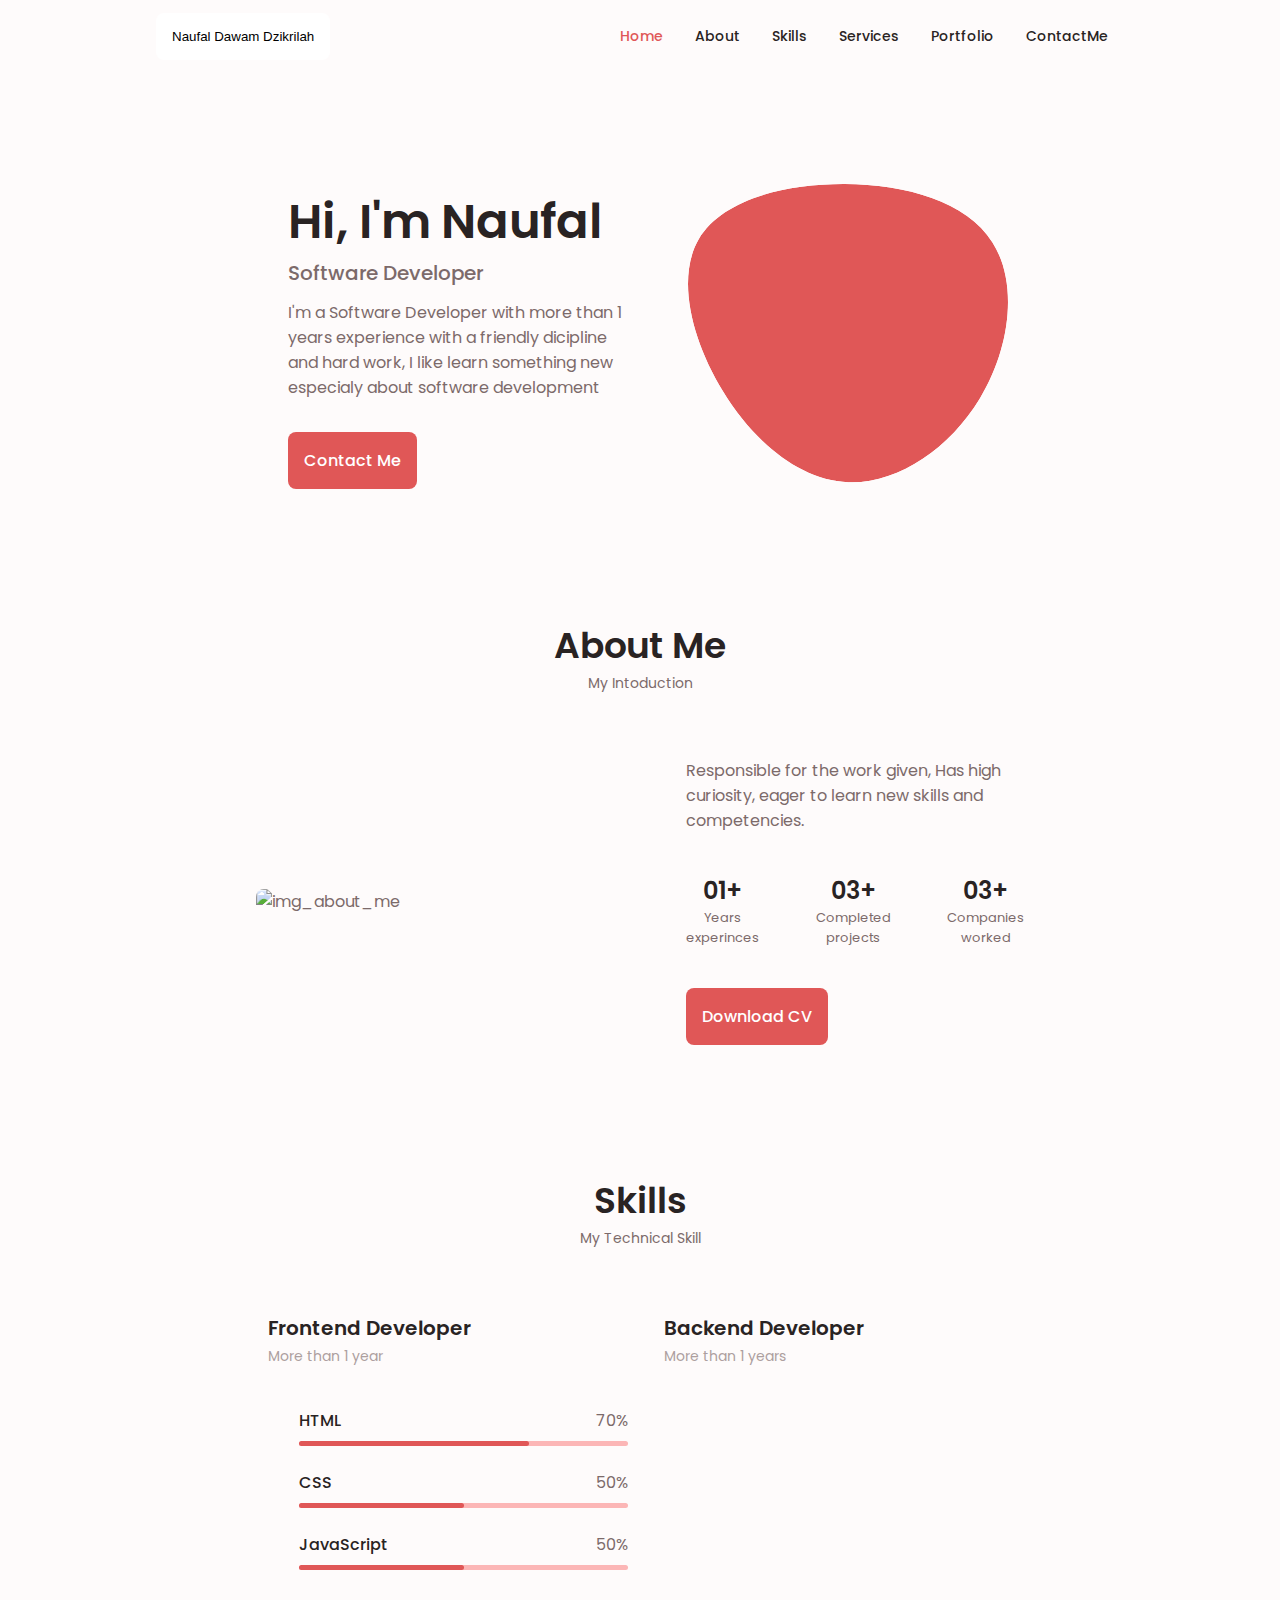
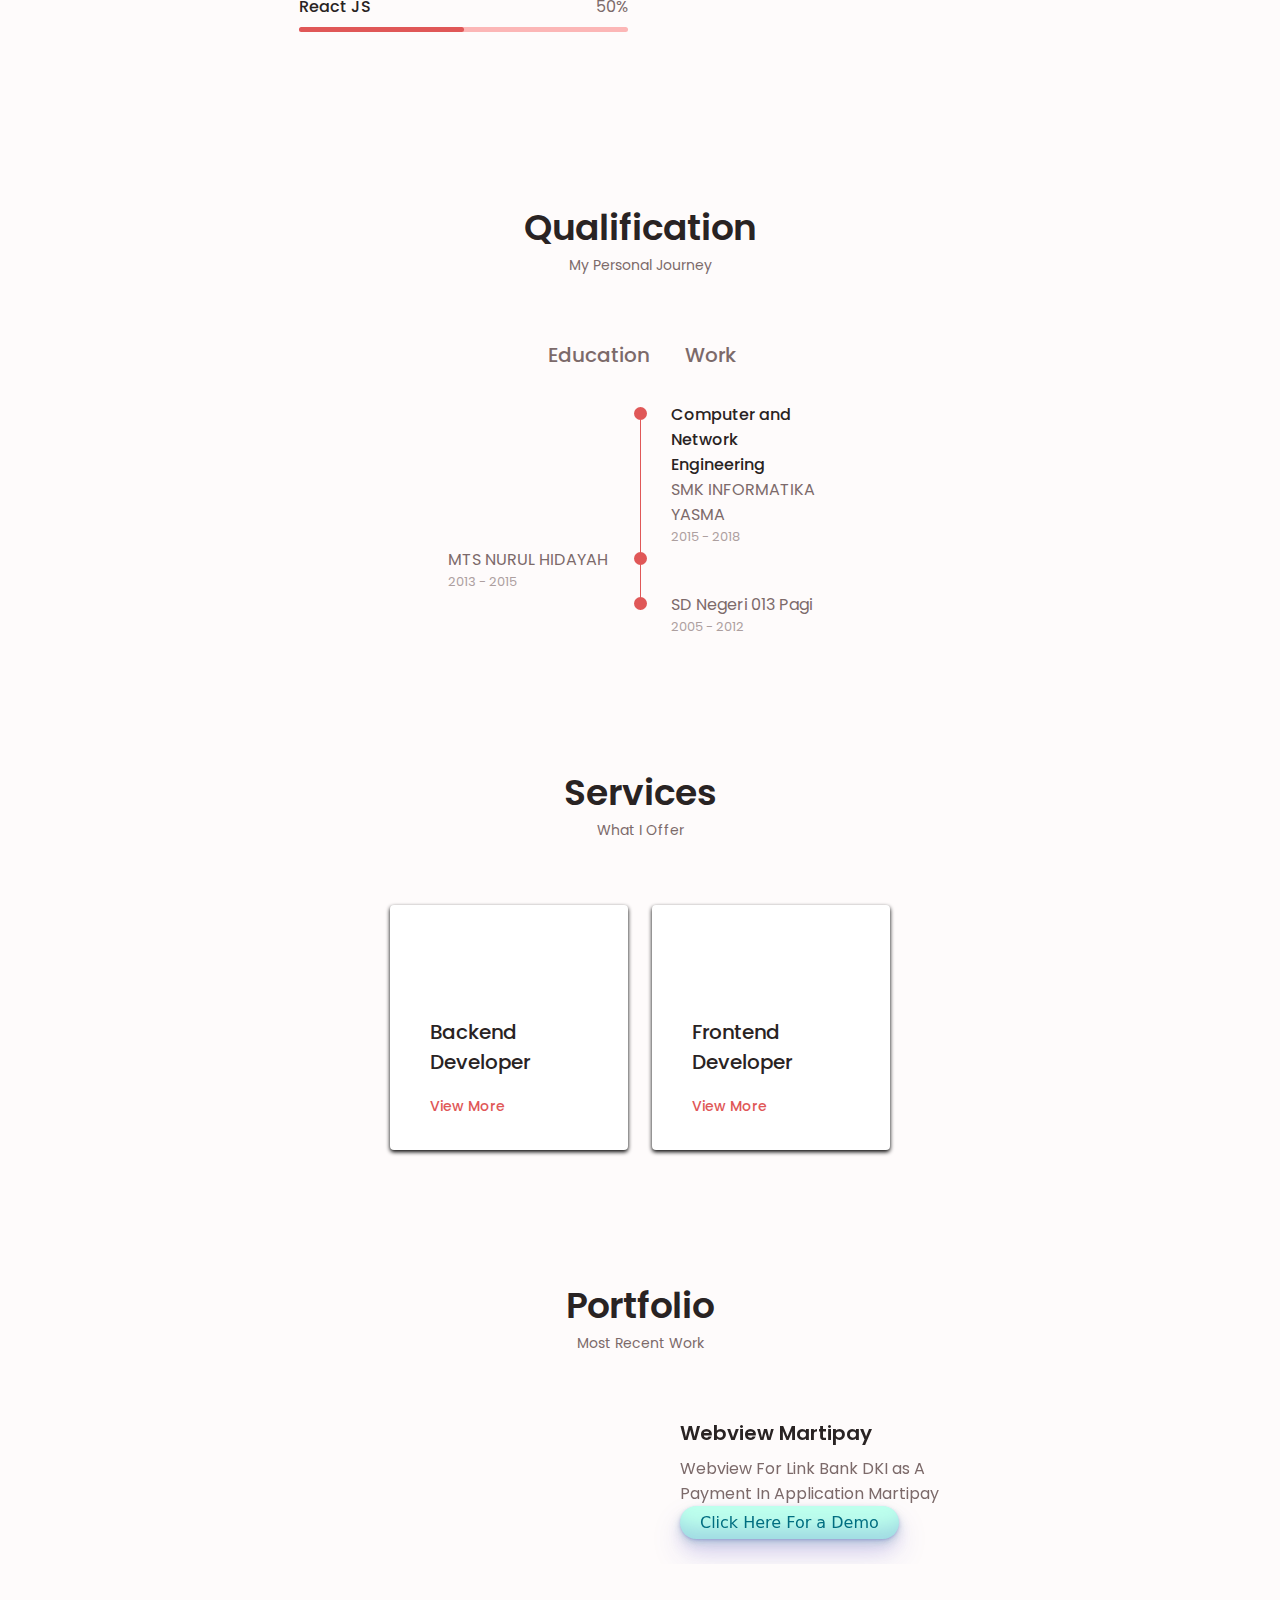
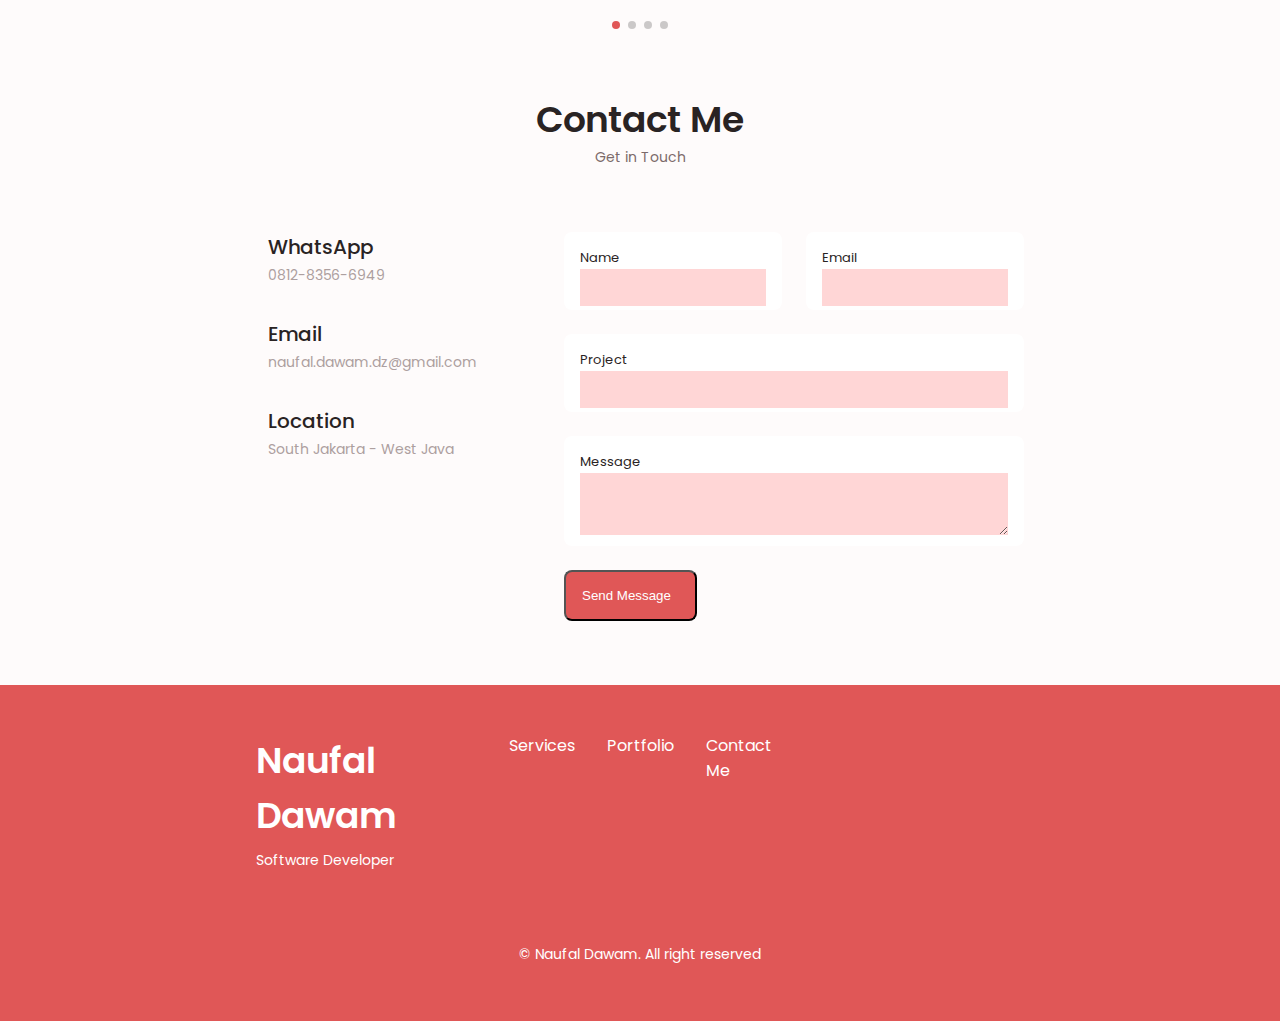
==== commit 62204e18: "change work experience" ====
--- a/index.html
+++ b/index.html
@@ -152,7 +152,7 @@
                             <span class="about__info-name">Companies<br> worked</span>
                         </div>
                     </div>
-                    <a href="https://drive.google.com/file/d/1tOc1qWmSQzGq-NebPdpRlfl1z1loqivW/view?usp=sharing"
+                    <a href="https://drive.google.com/file/d/1WXPLWALPBIn45oooKFmN28oNy3QWe8AU/view?usp=sharing"
                         class="button button--flex" target="_blank">
                         Download CV
                         <i class="uil uil-message nav__icon button__icon"></i>
@@ -365,6 +365,21 @@
                     <div class="qualification__content" data-content id="work">
                         <!--==================== QUALIFICATION 1 ====================-->
                         <div class="qualification__data">
+                            <div>
+                                <h3 class="qualification__title">Java Programmer</h3>
+                                <span class="qualification__subtit">PT. Bank DKI</span>
+                                <div class="qualification__calendar">
+                                    <i class="uil uil-calendar-alt ">
+                                    </i>
+                                    November 2023 - Now
+                                </div>
+                            </div>
+                            <div>
+                                <span class="qualification__rounder"></span>
+                                <span class="qualification__line"></span>
+                            </div>
+                        </div>
+                        <div class="qualification__data">
                             <div></div>
                             <div>
                                 <span class="qualification__rounder"></span>
@@ -376,7 +391,7 @@
                                 <span class="qualification__subtit">PT. Polaris Edu Partners</span>
                                 <div class="qualification__calendar">
                                     <i class="uil uil-calendar-alt "></i>
-                                    August 2022 - Now
+                                    August 2022 - Okt 2023
                                 </div>
                             </div>
                         </div>
@@ -387,7 +402,9 @@
                                 <h3 class="qualification__title">Technical Enggineer</h3>
                                 <span class="qualification__subtit">CV. Cipta Indah Karya Sportindo</span>
                                 <div class="qualification__calendar">
-                                    <i class="uil uil-calendar-alt "></i>
+                                    <i class="uil uil-calendar-alt ">
+
+                                    </i>
                                     August 2020 - Desember 2021
                                 </div>
                             </div>
--- a/assets/css/styles.css
+++ b/assets/css/styles.css
@@ -488,15 +488,15 @@
 }
 
 .skills__css {
-    width: 40%;
+    width: 50%;
 }
 
 .skills__js {
-    width: 30%;
+    width: 50%;
 }
 
 .skills__react {
-    width: 30%;
+    width: 50%;
 }
 
 .skills__java {
